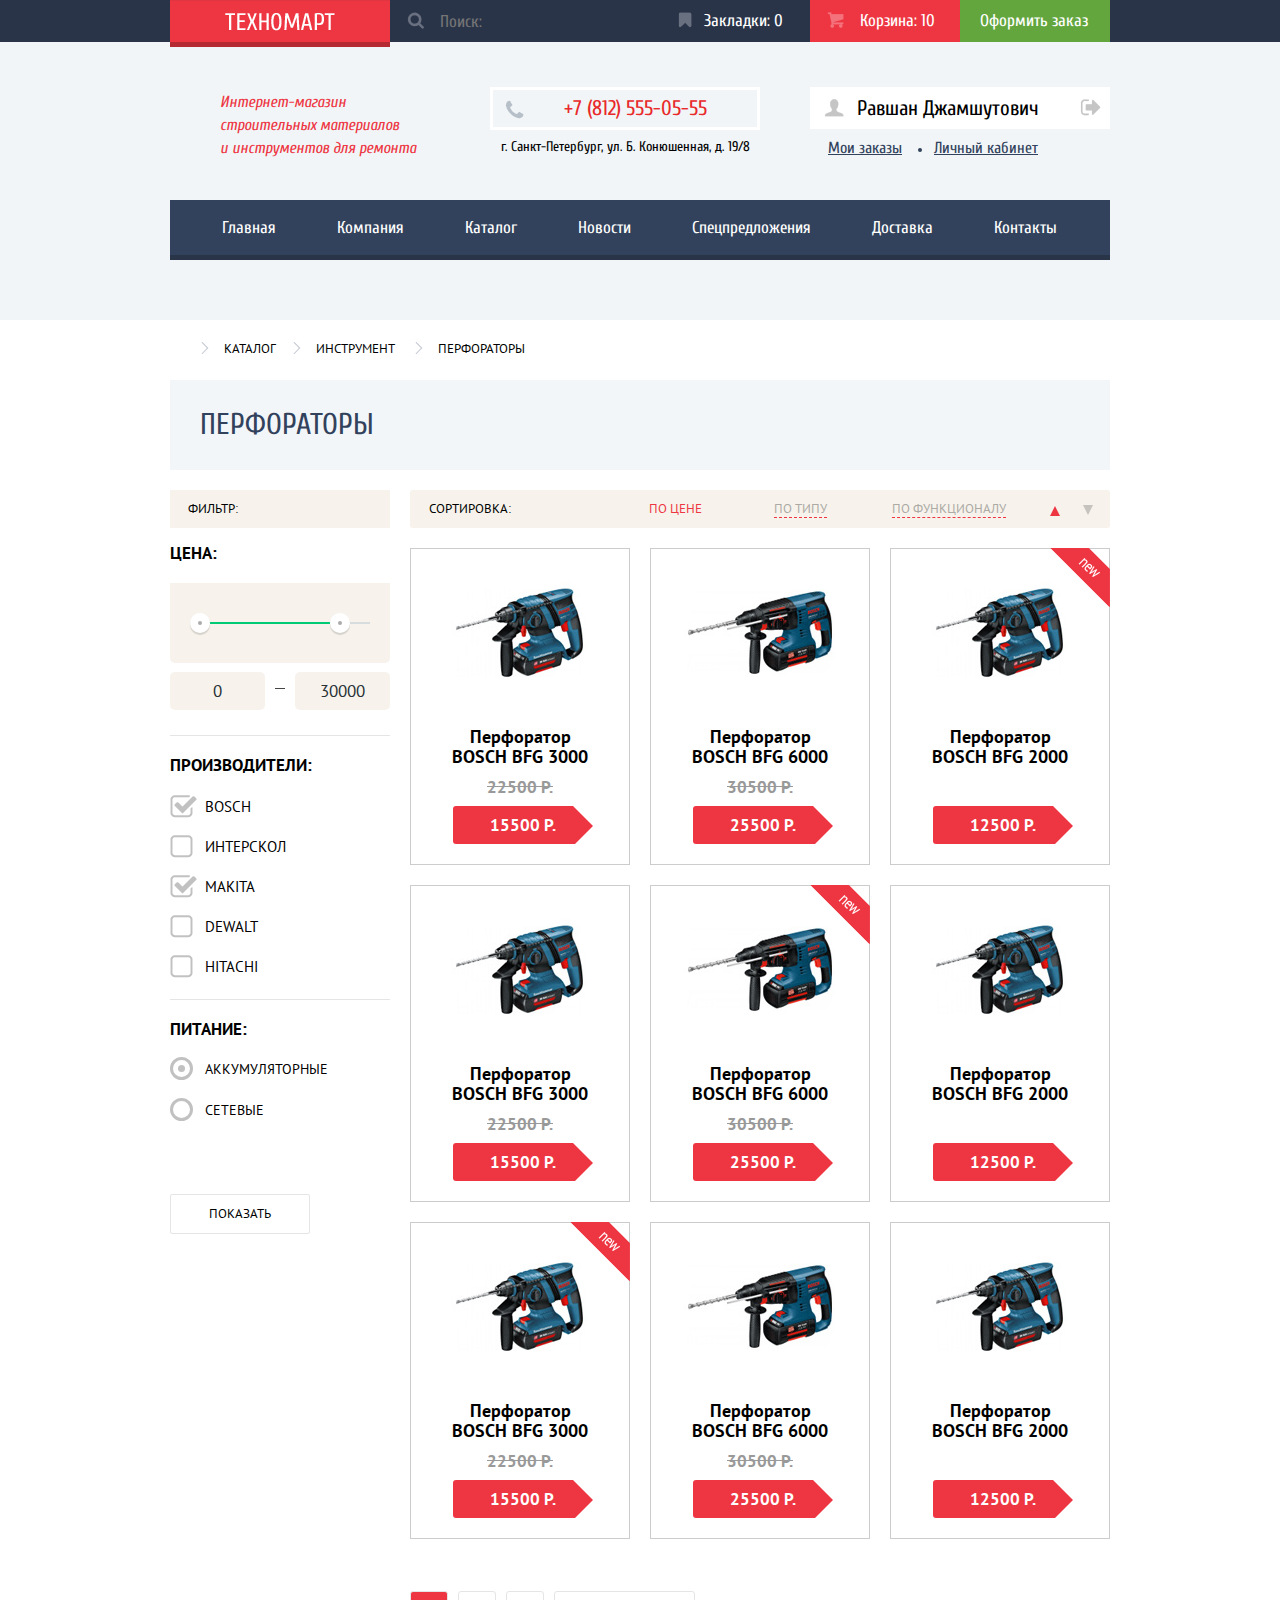
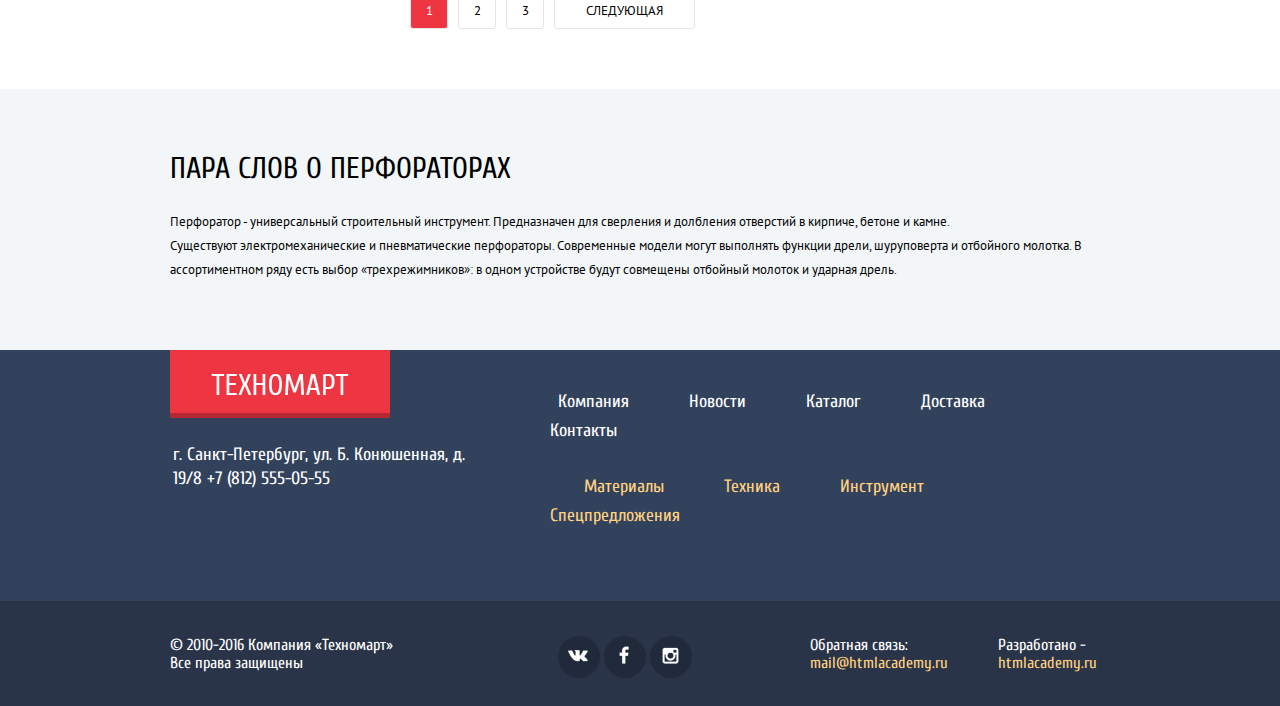
==== catalog.html @ bd174a49 "Декоративные элементы (после замечаний)" ====
<!DOCTYPE html>
<html lang="ru">
  <head>
    <meta charset="utf-8">
    <title>Техномарт. Каталог</title>
    <link rel="stylesheet" href="https://fonts.googleapis.com/css?family=Cuprum:400,400i,700&amp;subset=cyrillic">
    <link  rel="stylesheet" href="https://fonts.googleapis.com/css?family=PT+Sans:400,700&amp;subset=cyrillic">
    <link rel="stylesheet" href="css/normalize.css">
    <link rel="stylesheet" href="css/style.css">
  </head>
  <body>
    <section class="page-top">
      <div class="container">
        <div class="top-logo">
          <a href="index.html" title="На главную">
            <img src="img/top-logo.png" alt="«Техномарт»" width="110" height="18">
          </a>
        </div>
        <div class="search">
          <form action="#" method="post" style="height:100%">
            <input type="search" name="search" placeholder="Поиск:" style="height:100%">
            <label></label>
          </form>
        </div>
        <div class="order">
          <a class="bookmark" href="#">Закладки:
            <span class="bookmark-number">0</span>
          </a>
        </div>
        <div class="order">
          <a class="cart active" href="#">Корзина:
            <span class="cart-number">10</span>
          </a>
        </div>
        <div class="order">
          <a class="checkout" href="#">Оформить заказ</a>
        </div>
      </div>
    </section>
    <!--end page-top-->
    <header class="main-header">
      <div class="container">
        <div class="main-header-info clearfix">
          <p class="slogan">Интернет-магазин строительных материалов<br>и инструментов для ремонта</p>
            <address class="address-header">
              <a class="phone" href="tel:+78125550555">+7 (812) 555-05-55</a>
              <p>г. Санкт-Петербург, ул. Б. Конюшенная, д. 19/8</p>
            </address>
            <div class="user-block">
              <a class="logged-user" href="#">Равшан Джамшутович</a>
              <ul class="user-account">
                <li>
                  <a class="user-links" href="#">Мои заказы</a>
                </li>
                <li>
                  <a class="user-links" href="#">Личный кабинет</a>
                </li>
              </ul>
            </div>
        </div>
        <nav class="main-navigation">
          <ul>
            <li>
              <a class="main-nav-link" href="index.html">Главная</a>
            </li>
            <li>
              <a class="main-nav-link" href="#">Компания</a>
            </li>
            <li class="active">
              <span class="main-nav-link">Каталог</span>
            </li>
            <li>
              <a class="main-nav-link" href="#">Новости</a>
            </li>
            <li>
              <a class="main-nav-link" href="#">Спецпредложения</a>
            </li>
            <li>
              <a class="main-nav-link" href="#">Доставка</a>
            </li>
            <li>
              <a class="main-nav-link" href="#">Контакты</a>
            </li>
          </ul>
        </nav>
      </div>
    </header>
    <!--end main-header-->
    <main>
      <div class="breadcrumbs">
        <div class="container">
          <ul>
            <li>
              <a class="breadcrumbs-nav" href="index.html"><Главная</a>
            </li>
            <li>
              <a class="breadcrumbs-nav" href="#">Каталог</a>
            </li>
            <li>
              <a class="breadcrumbs-nav" href="#">Инструмент</a>
            </li>
            <li>
              <span class="breadcrumbs-nav">Перфораторы</span>
            </li>
          </ul>
        </div>
      </div>
      <!--end breadcrumbs-->
      <section class="catalog">
        <div class="container clearfix">
          <header class="catalog-header">
            <h2 class="catalog-title">Перфораторы</h2>
          </header>
          <!--start filter-->
          <div class="filter">
            <div class="filter-title">Фильтр:</div>
              <form action="#" method="post">
                <div class="range-filter">
                  <div class="range-filter-title">Цена:</div>
                  <div class="range-controls">
                    <div class="scale">
                      <div class="bar" style="width: 82%">
                      </div>
                      <div class="toggle min-toggle">
                      </div>
                      <div class="toggle max-toggle">
                      </div>
                    </div>
                  </div>
                  <div class="price-controls">
                    <input class="min-price" type="text" name="min-price" value="0">
                    <input class="max-price" type="text" name="max-price" value="30000">
                  </div>
                </div>
                <fieldset class="brend-filter">
                  <legend>Производители:</legend>
                  <input type="checkbox" name="Bosch" id="Bosch" checked>
                  <label for="Bosch">Bosch</label>
                  <input type="checkbox" name="Interscol" id="Interscol">
                  <label for="Interscol">Интерскол</label>
                  <input type="checkbox" name="Makita" id="Makita" checked>
                  <label for="Makita">Makita</label>
                  <input type="checkbox" name="Dewalt" id="Dewalt" >
                  <label for="Dewalt">Dewalt</label>
                  <input type="checkbox" name="Hitachi" id="Hitachi" >
                  <label for="Hitachi">Hitachi</label>
                </fieldset>
                <fieldset class="power-filter">
                  <legend>Питание:</legend>
                  <input type="radio" name="power-type" value="battery" id="battery" checked>
                  <label for="battery">Аккумуляторные</label>
                  <input type="radio" name="power-type" value="socket" id="socket">
                  <label for="socket">Сетевые</label>
                </fieldset>
                <button class="filter-btn" type="submit">Показать</button>
              </form>
          </div>
          <!--end fiter and start catalog-content-->
          <div class="catalog-content">
            <div class="sort">
              <span class="sort-title">Сортировка:</span>
              <ul class="sort-use">
                <li>
                  <a class="sort-use-link active" href="#">По цене</a>
                </li>
                <li>
                  <a class="sort-use-link" href="#">По типу</a>
                </li>
                <li>
                  <a class="sort-use-link" href="#">По функционалу</a>
                </li>
              </ul>
              <div class="sort-index">
                <span class="sort-index-up active">Вверх</span>
                <span class="sort-index-down">Вниз</span>
              </div>
            </div>
            <div class="items">
              <article class="item">
                  <div class="item-buttons">
                  <a class="buy-btn" href="#">Купить</a>
                  <a class="bookmark-btn" href="#">В закладки</a>
                </div>
                <div class="item-img">
                  <img src="img/item2.jpg" alt="Перфоратор Bosch Bfg 3000"  width="218" height="168">
                </div>
                <h3 class="item-title">Перфоратор BOSCH BFG 3000</h3>
                <p class="price-before">22500 р.</p>
                <p class="price-now">15500 p.</p>
              </article>
              <article class="item">
                  <div class="item-buttons">
                  <a class="buy-btn" href="#">Купить</a>
                  <a class="bookmark-btn" href="#">В закладки</a>
                </div>
                <div class="item-img">
                  <img src="img/item3.jpg" alt="Перфоратор Bosch Bfg 6000"  width="218" height="168">
                </div>
                <h3 class="item-title">Перфоратор BOSCH BFG 6000</h3>
                <p class="price-before">30500 р.</p>
                <p class="price-now">25500 p.</p>
              </article>
              <article class="item">
                <div class="mark mark-new">новинка</div>
                <div class="item-buttons">
                  <a class="buy-btn" href="#">Купить</a>
                  <a class="bookmark-btn" href="#">В закладки</a>
                </div>
                <div class="item-img">
                  <img src="img/item4.jpg" alt="Перфоратор Bosch Bfg 2000"  width="218" height="168">
                </div>
                <h3 class="item-title">Перфоратор BOSCH BFG 2000</h3>
                <p class="price-before"></p>
                <p class="price-now">12500 p.</p>
              </article>
              <article class="item">
                  <div class="item-buttons">
                  <a class="buy-btn" href="#">Купить</a>
                  <a class="bookmark-btn" href="#">В закладки</a>
                </div>
                <div class="item-img">
                  <img src="img/item2.jpg" alt="Перфоратор Bosch Bfg 3000"  width="218" height="168">
                </div>
                <h3 class="item-title">Перфоратор BOSCH BFG 3000</h3>
                <p class="price-before">22500 р.</p>
                <p class="price-now">15500 p.</p>
              </article>
              <article class="item">
                <div class="mark mark-new">новинка</div>
                <div class="item-buttons">
                  <a class="buy-btn" href="#">Купить</a>
                  <a class="bookmark-btn" href="#">В закладки</a>
                </div>
                <div class="item-img">
                  <img src="img/item3.jpg" alt="Перфоратор Bosch Bfg 6000"  width="218" height="168">
                </div>
                <h3 class="item-title">Перфоратор BOSCH BFG 6000</h3>
                <p class="price-before">30500 р.</p>
                <p class="price-now">25500 p.</p>
              </article>
              <article class="item">
                  <div class="item-buttons">
                  <a class="buy-btn" href="#">Купить</a>
                  <a class="bookmark-btn" href="#">В закладки</a>
                </div>
                <div class="item-img">
                  <img src="img/item4.jpg" alt="Перфоратор Bosch Bfg 2000"  width="218" height="168">
                </div>
                <h3 class="item-title">Перфоратор BOSCH BFG 2000</h3>
                <p class="price-before"></p>
                <p class="price-now">12500 p.</p>
              </article>
              <article class="item">
                <div class="mark mark-new">новинка</div>
                <div class="item-buttons">
                  <a class="buy-btn" href="#">Купить</a>
                  <a class="bookmark-btn" href="#">В закладки</a>
                </div>
                <div class="item-img">
                  <img src="img/item2.jpg" alt="Перфоратор Bosch Bfg 3000"  width="218" height="168">
                </div>
                <h3 class="item-title">Перфоратор BOSCH BFG 3000</h3>
                <p class="price-before">22500 р.</p>
                <p class="price-now">15500 p.</p>
              </article>
              <article class="item">
                  <div class="item-buttons">
                  <a class="buy-btn" href="#">Купить</a>
                  <a class="bookmark-btn" href="#">В закладки</a>
                </div>
                <div class="item-img">
                  <img src="img/item3.jpg" alt="Перфоратор Bosch Bfg 6000"  width="218" height="168">
                </div>
                <h3 class="item-title">Перфоратор BOSCH BFG 6000</h3>
                <p class="price-before">30500 р.</p>
                <p class="price-now">25500 p.</p>
              </article>
              <article class="item">
                  <div class="item-buttons">
                  <a class="buy-btn" href="#">Купить</a>
                  <a class="bookmark-btn" href="#">В закладки</a>
                </div>
                <div class="item-img">
                  <img src="img/item4.jpg" alt="Перфоратор Bosch Bfg 2000"  width="218" height="168">
                </div>
                <h3 class="item-title">Перфоратор BOSCH BFG 2000</h3>
                <p class="price-before"></p>
                <p class="price-now">12500 p.</p>
              </article>
            </div>
            <!--end catalog-content-->
            <ul class="pagination">
              <li >
                <span class="pagination-page active">1</span>
              </li>
              <li>
                <a  class="pagination-page" href="#">2</a>
              </li>
              <li>
                <a  class="pagination-page" href="#">3</a>
              </li>
              <li>
                <a class="pagination-page next" href="#">Следующая</a>
              </li>
            </ul>
          </div>
        </div>
      </section>
      <!--end catalog-->
      <div class="catalog-info">
        <div class="container">
          <h2 class="catalog-info-title">Пара слов о перфораторах</h2>
          <p class="catalog-info-content">Перфоратор - универсальный строительный инструмент. Предназначен для сверления и долбления отверстий в кирпиче, бетоне и камне.<br>Существуют электромеханические и пневматические перфораторы. Современные модели могут выполнять функции дрели, шуруповерта и отбойного молотка. В ассортиментном ряду есть выбор «трехрежимников»: в одном устройстве будут совмещены отбойный молоток и ударная дрель.</p>
        </div>
      </div>
      <!--end catalog-info-->
    </main>
    <footer class="main-footer">
      <div class="container clearfix">
        <div class="main-footer-info">
          <div class="bottom-logo">
            <a href="index.html" title="На главную">
              <img src="img/bottom-logo.png" alt="«Техномарт»" width="138" height="21">
            </a>
          </div>
          <address class="address-footer">
            г. Санкт-Петербург, ул. Б. Конюшенная, д. 19/8
            +7 (812) 555-05-55
          </address>
        </div>
        <div class="navigation-footer">
          <ul class="main-navigation-footer">
            <li>
              <a class="main-nav-footer-link" href="#">Компания</a>
            </li>
            <li>
              <a class="main-nav-footer-link" href="catalog.html">Новости</a>
            </li>
            <li>
              <a class="main-nav-footer-link" href="#">Каталог</a>
            </li>
            <li>
              <a class="main-nav-footer-link" href="#">Доставка</a>
            </li>
            <li>
              <a class="main-nav-footer-link" href="#">Контакты</a>
            </li>
          </ul>
          <ul class="promo-navigation-footer">
            <li>
              <a class="promo-nav-footer-link" href="#">Материалы</a>
            </li>
            <li>
              <a class="promo-nav-footer-link" href="catalog.html">Техника</a>
            </li>
            <li>
              <a class="promo-nav-footer-link" href="#">Инструмент</a>
            </li>
            <li>
              <a class="promo-nav-footer-link" href="#">Спецпредложения</a>
            </li>
          </ul>
        </div>
      </div >
    </footer>
    <!--end main footer-->
    <section class="page-bottom">
      <div class="container clearfix">
        <div class="copyright">
          &copy; 2010-2016 Компания «Техномарт»
             Все права защищены
        </div>
        <div class="social">
          <a class="social-btn social-btn-vk" href="#">Вконтакте</a>
          <a class="social-btn social-btn-fb" href="#">Фейсбук</a>
          <a class="social-btn social-btn-inst" href="#">Инстаграм</a>
        </div>
        <div class="mail">
            <p>Обратная связь:</p>
            <a class="bottom-link" href="#">mail@htmlacademy.ru</a>
        </div>
        <div class="developer">
          <p>Разработано -</p>
          <a class="bottom-link" href="https://htmlacademy.ru">htmlacademy.ru</a>
        </div>
      </div>
    </section>
    <!--end page-bottom-->
  </body>
</html>
---- css/style.css ----
body {
  min-width: 960px;
  font-weight: 400;
  font-size: 13px;
  line-height: 24px;
  font-family: "PT Sans", "Arial", sans-serif;
}

.clearfix::after {
  content: "";

  display: table;
  clear: both;
}

.container {
  width: 940px;
  margin: 0 auto;
  padding: 0 10px;
}

.page-top {
  font-family: "Cuprum", "Arial", sans-serif;
  margin: 0;
  padding: 0;
  font-size: 0;
  color: #ffffff;
  background: #293449;
 }

.top-logo {
  display: inline-block;
  width: 220px;
  height: 42px;
  padding-top: 11px;
  padding-bottom: 8px;
  box-sizing: border-box;
  font-size: 24px;
  line-height: 24px;
  text-align: center;
  vertical-align: top;
  color: #ffffff;
  text-decoration: none;
  text-transform: uppercase;
  background: #ee3643;
  border-top: 1px solid #e03643;
  box-shadow: 0 5px 0 #b52933;
}

.top-logo:hover {
  background: #ca2c37;
}

.top-logo:active {
  background: #ba2732;
}

.search {
  position: relative;
  display: inline-block;
  vertical-align: top;
  outline: none;
}

.search input[type="search"] {
  width: 270px;
  margin: 0;
  padding: 11px 10px;
  padding-top: 12px;
  padding-left: 50px;
  font-family: "Cuprum", "Arial", sans-serif;
  font-size: 17px;
  line-height: 18px;
  color: #ffffff;
  border: none;
  background: #293449;
  opacity: 1;
}

.search input[type="search"] + label::before {
  content: "";
  position: absolute;
  top: 12px;
  left: 17px;
  width: 17px;
  height: 17px;
  background: transparent url("../img/sprite.png") no-repeat;
  background-position: -15px -829px;
  opacity: 0.3;
  cursor: pointer;
}

.search input[type="search"]:hover + label::before {
  color: #ffffff;
  background: #293449;
  opacity: 1;
}


.search input[type="search"]:focus + label::before {
  color: #000000;
  background-color: #ffffff;
  background: transparent url("../img/sprite.png") no-repeat;
  background-position: -15px -876px;
}

.order {
  display: inline-block;
  font-size: 17px;
  line-height: 18px;
  vertical-align: top;
}

.bookmark {
  position: relative;
  display: block;
  width: 106px;
  padding-top: 12px;
  padding-bottom: 12px;
  padding-left: 44px;
  text-decoration: none;
  color: #ffffff;
}

.bookmark:hover,
.cart:hover {
  background: #212a3a;
}

.bookmark:active,
.cart:active {
  background: #161d29;
  opacity: 0.6;
}

.bookmark::before {
  content: "";
  position: absolute;
  top: 12px;
  left: 18px;
  width: 14px;
  height: 16px;
  background: transparent url("../img/sprite.png") no-repeat;
  background-position: -15px -321px;
  opacity: 0.3;
}

.bookmark:hover::before,
.cart:hover::before {
  opacity: 1;
}

.bookmark:active::before,
.cart:active::before {
  opacity: 0.5;
}

.cart {
  position: relative;
  display: block;
  width: 100px;
  padding-top: 12px;
  padding-bottom: 12px;
  padding-left: 50px;
  text-decoration: none;
  color: #ffffff;
}

.cart::before {
  content: "";
  position: absolute;
  top: 12px;
  left: 17px;
  width: 17px;
  height: 16px;
  background: transparent url("../img/sprite.png") no-repeat;
  background-position: -15px -367px;
  opacity: 0.3;
}

.cart.active {
  background: #ee3643;
}

.checkout {
  display: block;
  width: 108px;
  padding: 12px 20px;
  padding-right: 22px;
  text-decoration: none;
  color: #ffffff;
  background: #63a63e;
}

.checkout:hover {
  background: #5fbb2d;
}

.checkout:active {
  background: #518534;
  opacity: 0.5;
}

.main-header {
  padding-top: 45px;
  padding-bottom: 65px;
  font-family: "Cuprum", "Arial", sans-serif;
  color: #000000;
  background: #f1f5f7;
}

.slogan {
  float: left;
  width: 200px;
  margin-top: 4px;
  margin-left: 50px;
  margin-right: 70px;
  margin-bottom: 40px;
  font-size: 16px;
  line-height: 23px;
  font-style: italic;
  color: #ee3643;
}

.address-header {
  float: left;
  width: 270px;
  margin-right: 30px;
  font-size: 14px;
  line-height: 24px;
  font-style: normal;
  text-align: center;
}

.address-header p {
  margin: 0;
}

.phone {
  position: relative;
  display: block;
  width: 144px;
  padding: 10px 50px;
  padding-left: 70px;
  margin-bottom: 5px;
  font-size: 21px;
  line-height: 17px;
  color: #e9292a;
  text-decoration: none;
  border: 3px solid #ffffff;
}

.phone::before {
  content: "";
  position: absolute;
  top: 10px;
  left: 12px;
  width: 19px;
  height: 19px;
  background: transparent url("../img/sprite.png") no-repeat;
  background-position: -15px -738px;
}

.user-block {
  float: right;
  max-width: 320px;
  margin: 0;
  padding: 0;
  font-size: 0;
}

.login {
  position: relative;
  display: inline-block;
  padding: 14px;
  padding-left: 48px;
  padding-right: 27px;
  font-size: 21px;
  line-height: 18px;
  vertical-align: top;
  text-decoration: none;
  color: #000000;
  background: #ffffff;
}

.login::before {
  content: "";
  position: absolute;
  top: 14px;  /***/
  left: 15px; /***/
  width: 20px;
  height: 17px;
  background: transparent url("../img/sprite.png") no-repeat;
  background-position: -15px -550px;
}

.login:hover {
  color: #ee3643;
}

.login:hover::before {
  background-position: -15px -597px;
}

.login:active {
  color: rgba(0, 0, 0, 0.3);
}

.login:active::before {
  background-position: -15px -550px;
}

.signup {
  display: inline-block;
  padding: 14px 25px;
  margin-left: 10px;
  font-size: 21px;
  line-height: 18px;
  vertical-align: top;
  text-decoration: none;
  color: #000000;
  background: #ffffff;
}

.signup:hover {
  color: #ee3643;
}

.signup:active {
  color: rgba(0, 0, 0, 0.3);
}

/* start catalog style*/
.logged-user {
  position: relative;
  display: inline-block;
  width: 206px;
  padding: 12px 47px;
  font-size: 21px;
  line-height: 18px;
  vertical-align: top;
  text-decoration: none;
  color: #000000;
  background: #ffffff;
}

.logged-user::before {
  content: "";
  position: absolute;
  top: 12px;
  left: 14px;
  width: 20px;
  height: 18px;
  background: transparent url("../img/sprite.png") no-repeat;
  background-position: -15px -923px;

}

.logged-user::after {
  content: "";
  position: absolute;
  top: 12px;
  left: 270px;
  width: 21px;
  height: 17px;
  background: transparent url("../img/sprite.png") no-repeat;
  background-position: -15px -644px;
}

.logged-user:active{
  color: #b2b2b2;
}

.logged-user:hover::before {
  background-position: -15px -971px;
}

.logged-user:active::before {
  background-position: -15px -923px;
}

.logged-user:hover::after {
  background-position: -15px -691px;;
}

.logged-user:active::after {
  background-position: -15px -644px;
}

.user-account {
  width: 244px;
  padding: 0;
  margin: 0;
  margin-left: 18px;
  margin-top: 10px;
  font-size: 0;
}

.user-account li {
  position: relative;
  display: inline-block;
  margin-right: 32px;
  font-size: 16px;
  line-height: 18px;
  vertical-align: top;
}

.user-account li:first-child::after {
  content: "";
  position: absolute;
  top: 50%;
  left: 90px;
  width: 4px;
  height: 4px;
  background: #32425c;
  border-radius: 50%;
}

.user-links {
  color: #32425c;
}

.user-links:hover {
  color: #ee3643;
}

.user-links:active {
  color: #32425c;
  opacity: 0.3;
}

/* end catalog style*/

.main-navigation ul {
  margin: 0;
  padding: 0;
  padding-left: 21px;
  list-style: none;
  font-size: 0;
  list-style: none;
  background: #32425c;
  box-shadow: 0 5px 0 #293449;
}

.main-navigation li {
  display: inline-block;
  vertical-align: top;
}

.main-nav-link {
  display: block;
  padding: 19px 30px 19px 31px;
  font-size: 17px;
  line-height: 17px;
  color: #ffffff;
  text-decoration: none;
}

.main-nav-link:hover {
  background: #293449;
}

.main-nav-link:active {
  background: #1d2739;
  opacity: 0.5;
}

.active .main-nav-link {
  background: #32425c;
  opacity: 1;
}

.promo {
  margin-top: 60px;
  margin-bottom: 53px;
}

.promo-block {
  position: relative;
  float: left;
  width: 254px;
  height: 77px;
  margin-right: 20px;
  margin-bottom: 20px;
  padding: 23px;
  color: #ffffff;
  background: transparent url("../img/sprite-promo.png") no-repeat;
}

.promo-block:nth-child(n+3) {
  margin-right: 0;
}

.promo-block:nth-child(6) {
  margin-bottom: 0;
}

.promo-block .mark {
  position: absolute;
  top: 0;
  right: 0;
  width: 60px;
  height: 60px;
  text-indent: -1000px;
  overflow: hidden;
  z-index: 20;
}

.promo-block .mark-new {
  background: url("../img/mark-new.png") no-repeat 0 0;
}

.promo-block.stuff {
  background-color: #f6b22d;
  background-position: 160px -369px;
}

.promo-block.tools {
  background-color: #4aafde;
  background-position: 160px -501px;
}

.promo-block.equipment {
  background-color: #cc79d1;
  background-position: 160px -123px;
}

.promo-block.sales {
  background-color: #85d179;
  background-position: 160px -246px;

}

.promo-block.delivery {
  background: #f6b22d;
  background-position: 160px 0;
}

.promo-block-title {
  margin: 0;
  margin-bottom: 12px;
  font-family: "Cuprum", "Arial", sans-serif;
  font-size: 24px;
  line-height: 30px;
  font-weight: 700;
}

.promo-block-btn {
  display: block;
  width: 135px;
  padding: 10px 0;
  font-family: "Cuprum", "Arial", sans-serif;
  font-size: 14px;
  line-height: 18px;
  text-align: center;
  text-transform: uppercase;
  text-decoration: none;
  color: #ffffff;
  background: rgba(0, 0, 0, 0.1);
  border-radius: 3px;
  cursor: pointer
}

.promo-block-btn:hover {
  background: rgba(0, 0, 0, 0.2);
}

.promo-block-btn:active {
  background: rgba(0, 0, 0, 0.3);
}

.promo-slider {
  position: relative;
  float: left;
  width: 620px;
  height: 266px;
  margin-right: 20px;
}

.promo-slider-controls {
  position: absolute;
  bottom: 36px;
  left: 50%;
  width: 130px;
  height: 10px;
  margin-left: -65px;
  text-align: center;
  z-index: 10;
}

.promo-slider-controls label {
  display: inline-block;
  width: 6px;
  height: 6px;
  margin: 0 3px;
  vertical-align: top;
  background: #ffffff;
  border: 3px solid #ffffff;
  border-radius: 50%;
  cursor: pointer;
}

#btn-prev:checked ~ .promo-slider-controls label[for="btn-prev"],
#btn-next:checked ~ .promo-slider-controls label[for="btn-next"] {
  background: #ee3643;
}

.promo-slider-arrows {
  position: absolute;
  top: 115px;
  left: 0;
  width: 620px;
  height: 40px;
  z-index: 10;
}

.promo-slider-arrows label {
  display: inline-block;
  width: 22px;
  height: 40px;
  background: transparent url("../img/sprite.png") no-repeat;
  cursor: pointer;
}

.promo-slider-arrows label:first-child {
  margin-left: 25px;
  margin-right: 526px;
  background-position: -15px -75px;
}

.promo-slider-arrows label:last-child {
  background-position: -15px -145px;
}

.promo-slide {
  position: absolute;
  top: 0;
  left: 0;
  width: 100%;
  height: 100%;
  overflow: hidden;
  display: none;
}

.promo-slide:nth-child(1) {
  background: #62533f url("../img/promo-slide1.jpg") no-repeat;
  background-position: 100% 100%;
}

.promo-slide:nth-child(2) {
  background: #62533f url("../img/promo-slide2.jpg") no-repeat;
  background-position: 100% 100%;
}

#btn-prev:checked ~ .promo-slides .promo-slide:nth-child(1),
#btn-next:checked ~ .promo-slides .promo-slide:nth-child(2) {
  display: block;
}

.promo-slide-text {
  width: 260px;
  padding-left: 25px;
  padding-top: 26px;
  color: #ffffff;
}

.promo-slide-title {
  margin: 0;
  font-family: "Cuprum", "Arial", sans-serif;
  font-size: 36px;
  line-height: 30px;
  font-weight: 700;
  text-transform: uppercase;
  color: #ffffff;
}

.promo-slide-info {
  margin-top: 5px;
  font-size: 18px;
  color: #ffffff;
}

.promo-slide-btn {
  display: inline-block;
  margin-top: 100px;
  padding: 10px 45px 10px 49px;
  font-family: "Cuprum", "Arial", sans-serif;
  font-size: 14px;
  line-height: 18px;
  text-decoration: none;
  text-transform: uppercase;
  vertical-align: top;
  color: #ffffff;
  background: #ee3643;
  border-radius: 3px;
}

.promo-slide-btn:hover {
  background: #ca2c37;
}

.promo-slide-btn:hover {
  background: #ba2732;
}

.popular-items-header {
  margin-bottom: 20px;
  font-family: "Cuprum", "Arial", sans-serif;
  background: #f7f3ec;
}

.popular-items-title {
  float: left;
  width: 400px;
  margin-top: 30px;
  margin-left: 29px;
  margin-bottom: 30px;
  font-size: 30px;
  font-weight: 400;
  line-height: 30px;
  text-transform: uppercase;
  color: #32425c;
}

.popular-items-btn {
  float: right;
  display: block;
  width: 253px;
  margin-top: 25px;
  margin-right: 24px;
  margin-bottom: 26px;
  padding: 10px 0;
  font-size: 14px;
  line-height: 18px;
  text-align: center;
  color: #ffffff;
  text-decoration: none;
  text-transform: uppercase;
  background: #ee3643;
  border-radius: 3px;
  border: none;
  cursor: pointer
}

.popular-items-content {
  margin-left: -20px;
  font-size: 0;
}


/* start catalog style */
.items {
  font-size: 0;
  margin-left: -20px;
  margin-bottom: 32px;
}
/* end catalog style */

.item {
  position: relative;
  display: inline-block;
  width: 218px;
  margin-left: 20px;
  margin-bottom: 20px;
  border: 1px solid #cccccc;
  vertical-align: top;
  text-align: center;
  color: #000000;
}

.item .mark {
  position: absolute;
  top: -1px;
  right: -1px;
  width: 60px;
  height: 60px;
  text-indent: -1000px;
  overflow: hidden;
  z-index: 20;
}

.item .mark-new {
  background: url("../img/mark-new.png") no-repeat 0 0;
}

.item .item-buttons {
  position: absolute;
  top: 0;
  left: 0;
  width: 218px;
  height: 88px;
  padding: 40px 0;
  background-color: #ffffff;
  cursor: pointer;
  z-index: 10;
}

.item-buttons .buy-btn,
.item-buttons .bookmark-btn {
  display: block;
  width: 129px;
  margin: 0 auto;
  margin-bottom: 7px;
  padding: 7px 0;
  border: 3px solid #63a63e;
  border-bottom-color: #367315;
  background-color: #63a63e;
  color: #ffffff;
  font-family: "Cuprum", "Arial", sans-serif;
  font-size: 14px;
  font-weight: 400;
  line-height: 18px;
  text-decoration: none;
  text-transform: uppercase;
  border-radius: 3px;
}

.item-buttons .buy-btn {
  position: relative;
}

.item-buttons .buy-btn::before {
  content: "";
  position: absolute;
}

.item-buttons .buy-btn:hover {
  border-color: #5fbb2d;
  border-bottom-color: #367315;
  background-color: #5fbb2d;
}

.item-buttons .buy-btn:hover::before {

}

.item-buttons .buy-btn:active {
  border-color: #518534;
  background-color: #518534;
}

.item-buttons .bookmark-btn {
  color: #32425c;
  background: #ffffff;
  border-bottom-color: #63a63e;
}

.item-buttons .bookmark-btn:hover {
  border-color: #32425c;
}
.item-buttons .bookmark-btn:active {
  border-color: #32425c;
  opacity: 0.3;
}

.item .item-buttons {
  display: none;
}

.item:hover .item-buttons {
  display: block;
}

.item:hover {
  border: 1px solid #ffffff;
  box-shadow: 0 10px 23px 0 #a9adb5;
}

.item .item-img {
  width: 218px;
  height: 168px;
}

.item .image img {
  max-width: 100%;
}

.item-title {
  min-height: 40px;
  margin: 0;
  margin-top: 10px;
  padding: 0 30px;
  font-size: 18px;
  line-height: 20px;
  font-weight: 700;
}

.item .price-before {
  min-height: 18px;
  margin-top: 11px;
  margin-bottom: 10px;
  font-size: 17px;
  line-height: 18px;
  font-weight: 700;
  color: #999;
  text-transform: uppercase;
  text-decoration: line-through;
  cursor: pointer;
}

.item .price-now{
  position: relative;
  width: 80px;
  margin-top: 10px;
  margin-left: 42px;
  margin-right: 36px;
  margin-bottom: 20px;
  padding: 10px 30px;
  font-size: 17px;
  line-height: 18px;
  font-weight: 700;
  text-transform: uppercase;
  color: #ffffff;
  background: #ee3643;
  border-radius: 3px;
  cursor: pointer;
}

.item .price-now:after{
  content: "";
  position: absolute;
  top: 0;
  right: -20px;
  width: 0;
  height: 0;
  border: 20px solid white;
  border-left-color: transparent;
}

.popular-brends {
  margin-bottom: 65px;
}

.popular-brends-header {
  margin-bottom: 20px;
  font-family: "Cuprum", "Arial", sans-serif;
  background: #f7f3ec;
}

.popular-brends-title {
  float: left;
  width: 400px;
  margin-top: 30px;
  margin-left: 29px;
  margin-bottom: 30px;
  font-size: 30px;
  font-weight: 400;
  line-height: 30px;
  text-transform: uppercase;
  color: #32425c;
}

.popular-brends-btn {
  float: right;
  display: block;
  width: 253px;
  margin-top: 25px;
  margin-right: 24px;
  margin-bottom: 26px;
  padding: 10px 0;
  font-size: 14px;
  line-height: 18px;
  text-align: center;
  color: #ffffff;
  text-decoration: none;
  text-transform: uppercase;
  background: #ee3643;
  border-radius: 3px;
  border: none;
  cursor: pointer
}

.brends-logo {
  margin: 0;
  padding: 0;
  font-size: 0;
}

.brends-logo-item {
  display: inline-block;
  width: 218px;
  height: 143px;
  margin-right: 20px;
  margin-bottom: 20px;
  text-align: center;
  vertical-align: top;
  border: 1px solid #cccccc;
}

.brends-logo-item:nth-child(4n) {
  margin-right: 0;
}

.brends-logo-item:hover {
  border: 1px solid #ffffff;
  box-shadow: 0 10px 23px 0 #a9adb5;
}

.brends-logo-item:active {
  border: 1px solid #ffffff;
  box-shadow: 0 8px 9px 0 #a9adb5;
  opacity: 0.3;
}

.services {
  background: #f2f6f8;
  padding-top: 68px;
}

.services-title {
  margin: 0;
  margin-bottom: 30px;
  font-family: "Cuprum", "Arial", sans-serif;
  font-size: 30px;
  line-height: 24px;
  font-weight: 400;
  text-transform: uppercase;
  color: #000000;
}

.services-slogan {
  margin: 0;
  margin-bottom: 69px;
  width: 400px;
  color: #000000;
}

.services-slider {
  position: relative;
  width: 970px;
  height: 285px;
}

.services-controls {
  position: absolute;
  top: 0;
  left: 0;
  width: 240px;
}

.services-controls::after {
  content: "";
  position: absolute;
  top: -45px;
  left: 230px;
  width: 10px;
  height: 272px;
  background: url("../img/shadow.png") no-repeat;
}

.services-controls label {
  display: block;
  width: 194px;
  padding: 15px 23px;
  font-family: "Cuprum", "Arial", sans-serif;
  font-size: 21px;
  line-height: 30px;
  font-weight: 700;
  color: #ffffff;
  border-top: 1px solid #405069;
  border-bottom: 1px solid #293449;
  background: #32425c;
  cursor: pointer;
}

.services-controls label:hover {
  background: #293449;
}


#services-delivery:checked ~ .services-controls label[for="services-delivery"],
#services-guarantee:checked ~ .services-controls label[for="services-guarantee"],
#services-credit:checked ~ .services-controls label[for="services-credit"]  {
  color: #32425c;
  border-color: #ffffff;
  background: #ffffff;
}

.services-slide {
  position: absolute;
  top: 0;
  left: 320px;
  width: 650px;
  height: 100%;
  overflow: hidden;
  display: none;
}

.services-slide:nth-child(1) {
  background: transparent url("../img/delivery-slide.png") no-repeat;
  background-position: 175px 24px; 
}

.services-slide:nth-child(2) {
  background: transparent url("../img/guarantee-slide.png") no-repeat;
  background-position: 264px 2px;  
}

.services-slide:nth-child(3) {
  background: transparent url("../img/credit-slide.png") no-repeat;
  background-position: 206px 0; /* не понимаю почему уходит за границу, беру расстояния с макета. как правильно рассчитать первую координату? */
}

#services-delivery:checked ~ .services-slides .services-slide:nth-child(1),
#services-guarantee:checked ~ .services-slides .services-slide:nth-child(2),
#services-credit:checked ~ .services-slides .services-slide:nth-child(3) {
  display: block;
}

.services-slide-text {
  font-size: 0;
}

.services-slide-text.delivery {
  width: 275px;
}

.services-slide-text.guarantee {
  width: 380px; /* на макете ровно 380, не понимаю, почему не выходит*/
}

.services-slide-text.credit {
  width: 290px;
}


.services-slide-title {
  margin: 0;
  margin-bottom: 34px;
  font-family: "Cuprum","Arial", sans-serif;
  font-size: 36px;
  line-height: 24px;
  font-weight: 400;
  text-transform: uppercase;
  color: #32425c;
}

.services-slide-info {
  margin: 0;
  font-size: 13px;
  color: #000000;
}

.credit-btn {
  display: block;
  width: 195px;
  margin-top: 29px;
  padding: 10px 0;
  font-family: "Cuprum", "Arial", sans-serif;
  font-size: 14px;
  line-height: 18px;
  text-align: center;
  text-transform: uppercase;
  text-decoration: none;
  color: #ffffff;
  border-radius: 3px;
  background: #ee3643;
}

.info {
  padding-top: 82px;
  padding-bottom: 86px;
}

.info-about {
  float: left;
  width: 540px;
}

.info-about-title {
  margin: 0;
  margin-bottom: 28px;
  font-family: "Cuprum", "Arial", sans-serif;
  font-size: 30px;
  line-height: 24px;
  font-weight: 400;
  text-transform: uppercase;
}

.info-about p {
  margin: 0;
  margin-bottom: 25px;
}

.shipping {
  margin: 0;
  padding: 0;
  font-size: 0;
}

.shipping li {
  position: relative;
  margin-bottom: 18px;
  padding-left: 36px;
  font-family: "Cuprum", "Arial", sans-serif;
  font-size: 18px;
  line-height: 20px;
  font-weight: 400;
  list-style: none;
}

.shipping li::before {
  content: "";
  position: absolute;
  top: 9px;
  left: 0;
  width: 25px;
  height: 2px;
  background: #fb565a;
}

.about-us-btn {
  display: block;
  width: 220px;
  padding: 10px 0;
  margin-top: 35px;
  font-family: "Cuprum", "Arial", sans-serif;
  font-size: 14px;
  line-height: 18px;
  text-align: center;
  color: #ffffff;
  text-transform: uppercase;
  text-decoration: none;
  background: #ee3643;
  border-radius: 3px;
  border: none;
  cursor: pointer
}

.info-contacts {
  float: right;
  width: 300px;
  font-size: 0;
}

.info-contacts-title {
  margin: 0;
  margin-bottom: 28px;
  font-family: "Cuprum", "Arial", sans-serif;
  font-size: 30px;
  line-height: 24px;
  font-weight: 400;
  text-transform: uppercase;
}

.info-contacts p {
  margin: 0;
  font-size: 13px;
}

.map {
  display: block;
  height: 158px;
  margin-top: 31px;
  margin-bottom: 40px;
  cursor: pointer;
}

.feedback-btn {
  display: block;
  width: 300px;
  padding: 10px 0;
  font-family: "Cuprum", "Arial", sans-serif;
  font-size: 14px;
  line-height: 18px;
  text-align: center;
  color: #ffffff;
  text-decoration: none;
  text-transform: uppercase;
  background: #ee3643;
  border-radius: 2px;
  border: none;
  cursor: pointer
}

/* start catalog style */

.breadcrumbs ul {
  margin: 0;
  padding: 0;
  padding-top: 20px;
  padding-bottom: 15px;
  list-style: none;
  font-size: 0;
}

.breadcrumbs li {
  position: relative;
  display: inline-block;
  margin: 0;
  padding: 0;
  font-size: 0;
  vertical-align: top;
}

.breadcrumbs li:nth-child(2) {
  margin-left: 54px;
}

.breadcrumbs li:nth-child(3) {
  margin-left: 40px;
}

.breadcrumbs li:nth-child(4) {
  margin-left: 43px;
}

.breadcrumbs li::before {  
  content: "";
  position: absolute;
  top: 2px;
  left: -23px;
  width: 8px;
  height: 12px;
  background: transparent url("../img/sprite.png") no-repeat;
  background-position: -15px -787px;
}

.breadcrumbs li:first-child,
.breadcrumbs li:first-child::before {
  display: none;
}

.breadcrumbs-nav {
  font-size: 13px;  
  line-height: 18px;
  text-transform: uppercase;
  text-decoration: none;
  color: #000000;
}

.catalog {
  /*outline: solid yellow;*/
}

.catalog-title {
  margin: 0;
  margin-bottom: 20px;
  padding: 30px;
  font-family: "Cuprum", "Arial", sans-serif;
  font-size: 30px;
  font-weight: 400;
  line-height: 30px;
  text-transform: uppercase;
  color: #32425c;
  background: #f2f6f8;
}

.filter {
  float: left;
  width: 220px;
  font-family: "PT Sans", "Arial", sans-serif;
}

.filter-title {
  margin-bottom: 10px;
  padding: 10px 18px;
  font-size: 13px;
  line-height: 18px;
  text-transform: uppercase;
  color: #000000;
  background: #f7f3ec;

}

.range-filter {
  border-bottom: 1px solid #e5e5e5;
}

.range-filter-title {
  margin-bottom: 15px;
  font-size: 17px;
  line-height: 30px;
  font-weight: 700;
  text-transform: uppercase;
  color: #000000;
}

.range-controls {
  position: relative;
  height: 80px;
  margin-bottom: 9px;
  padding: 0 20px;
  background: #f7f3ec;
  border-radius: 0 0 5px 5px;
  overflow: hidden;
}

.range-controls .scale {
  margin-top: 39px;
  height: 2px;
  background: #d7dcde;
}

.range-controls .bar {
  height: 2px;
  background: #00ca74;
}

.range-controls .toggle {
  position: absolute;
  top: 30px;
  left: 20px;
  width: 4px;
  height: 4px;
  border: 8px solid white;
  background: #ababab;
  cursor: pointer;
  border-radius: 50%;
  box-shadow: 0 2px 1px 0 #d4d1cb;
}

.range-controls .max-toggle {
  left: 160px;
}

.price-controls {
  position: relative;
  font-size: 0;
}

.price-controls input {
  display: inline-block;
  width: 75px;
  padding: 10px;
  margin-bottom: 25px;
  border: none;
  background:  #f7f3ec;
  font-family: "PT Sans", "Arial", sans-serif;
  font-size: 17px;
  line-height: 18px;
  text-align: center;
  vertical-align: top;
  color: #283136;
  border-radius: 5px;
}

.price-controls .min-price {
  margin-right: 30px;
}

.price-controls::after {
  content: "";
  position: absolute;
  top: 25%;
  left: 50%;
  height: 1px;
  width: 10px;
  margin: 0 -5px;
  background: #444444;
}


.brend-filter {
  position: relative;
  margin: 0;
  margin-top: 14px;
  padding: 0;
  font-size: 0;
  border: none;
  border-bottom: 1px solid #e5e5e5;
}

legend {
  font-size: 17px;
  line-height: 30px;
  font-weight: 700;
  text-transform: uppercase;
  color: #000000;
}

.brend-filter legend {
  margin-bottom: 15px;
}

input[type="checkbox"] {
  display: none;
}

input[type="checkbox"] + label {
 position: relative;
 display: block;
 margin-bottom: 17px;
 padding-left: 35px;
 font-size: 15px;
 line-height: 23px;
 text-transform: uppercase;
 cursor: pointer;
}

input[type="checkbox"] + label:last-child {
  margin-bottom: 21px;
}

input[type="checkbox"] + label::before {
  content: "";
  position: absolute;
  top: 0;
  left: 0;
  display: block;
  width: 27px;
  height: 23px;
  background: url("../img/sprite.png") no-repeat;
  background-position: -15px -215px;
}

input[type="checkbox"]:checked + label::before {
  background-position: -15px -268px;
}


input[type="checkbox"]:disabled + label::before {
  opacity: 0.4;  /* как делать, если у чекбокса 0,3 - а у подписи 0,4 и где вообще будет disabled*/
}

.power-filter {
  margin: 0;
  margin-top: 14px;
  padding: 0;
  font-size: 0;
  border: none;
}

.power-filter legend {
  margin-bottom: 13px;
}

input[type="radio"] {
  display: none;
}

input[type="radio"] + label {
 position: relative;
 display: block;
 margin-bottom: 16px;
 padding-left: 35px;
 font-size: 14px;
 line-height: 25px;
 text-transform: uppercase;
 cursor: pointer;
}

input[type="radio"] + label::before {
  content: "";
  position: absolute;
  top: 0;
  left: 0;
  display: block;
  width: 17px;
  height: 17px;
  border: 3px solid #c1c1c1;
  border-radius: 50%;
}

input[type="radio"]:checked + label::after {
  content: "";
  position: absolute;
  top: 8px;
  left: 8px;
  display: block;
  width: 7px;
  height: 7px;
  background: #c1c1c1;
  border-radius: 50%;
}


.filter-btn {
  display: block;
  width: 140px;
  margin-top: 55px;
  padding: 10px 38px;
  font-family: "PT Sans", "Arial", sans-serif;
  font-size: 13px;
  line-height: 18px;
  color: #000000;
  text-transform: uppercase;
  background: transparent;
  border: 1px solid #e5e5e5;
  border-radius: 2px;
  outline: none;
  cursor: pointer;
}

.catalog-content {
  float: right;
  width: 700px;
}

.sort {
  display: inline-block;
  width: 700px;
  margin-bottom: 20px;
  font-size: 0;
  vertical-align: top;
  border-radius: 3px;
  background: #f7f3ec;
}

.sort-title {
  display: inline-block;
  width: 101px;
  padding: 10px 19px;
  font-size: 13px;
  line-height: 18px;
  vertical-align: top;
  text-transform: uppercase;
  color: #000000;
}

.sort-use {
  display: inline-block;
  width: 500px;
  margin: 0;
  padding: 0;
  vertical-align: top;
  list-style: none;
}

.sort-use li {
  display: inline-block;
  margin-top: 10px;
  vertical-align: top;
}

.sort-use li:nth-child(1) {
  margin-left: 100px;
}

.sort-use li:nth-child(2) {
  margin-left: 72px;
}

.sort-use li:nth-child(3) {
  margin-left: 65px;
}

.sort-use-link {
  font-size: 13px;
  line-height: 18px;
  text-transform: uppercase;
  text-decoration: none;
  color: #acaaa5;
  border-bottom: 1px dashed #ee3643;
}

.sort-use-link:hover {
  text-decoration: none;
  color: #000000;
  border-bottom: 1px solid #ee3643;
}

.sort-use-link:active {
  text-decoration: none;
  color: #ee3643;
}

.sort-use-link.active {
  color: #ee3643;
  border-bottom: none;
}

.sort-index  {
  position: relative;
  display: inline-block;
  width: 60px;
  vertical-align: top;
}

.sort-index-up {
  position: absolute;
  top: -8px;
  left: 1px;
  border-left: 5px solid transparent;
  border-right: 5px solid transparent;
  border-bottom: 10px solid #c6c2bd;
}

.sort-index-down {
  position: absolute;
  top: 15px;
  right: 16px;
  border-left: 5px solid transparent;
  border-right: 5px solid transparent;
  border-top: 10px solid #c6c2bd;
}

.sort-index-up:hover {
  border-left: 5px solid transparent;
  border-right: 5px solid transparent;
  border-bottom: 10px solid #000000;
}

.sort-index-down:hover {
  border-left: 5px solid transparent;
  border-right: 5px solid transparent;
  border-top: 10px solid #000000;
}

.sort-index-up:active {
  border-left: 5px solid transparent;
  border-right: 5px solid transparent;
  border-bottom: 10px solid  #ee3643;
}

.sort-index-down:active {
  border-left: 5px solid transparent;
  border-right: 5px solid transparent;
  border-top: 10px solid #ee3643;
}

.sort-index-up.active {
 border-left: 5px solid transparent;
 border-right: 5px solid transparent;
 border-bottom: 10px solid#ee3643;
}

.pagination {
  margin: 0;
  margin-bottom: 60px;
  padding: 0;
  font-size: 0;
}

.pagination li {
  display: inline-block;
  margin-right: 10px;
  vertical-align: top;
}

.pagination-page {
  display: block;
  min-width: 36px;
  height: 36px;
  font-size: 13px;
  line-height: 38px;
  text-transform: uppercase;
  text-align: center;
  text-decoration: none;
  color: #000000;
  border: 1px solid #e5e5e5;
  border-radius: 3px;
}

.pagination-page.next {
  padding: 0 31px;
}

.pagination-page:hover {
  border: 1px solid #bdc6ca;
}

.pagination-page:active {
  border: 1px solid #ee3643;
}

.pagination-page.active {
  color: #ffffff;
  background: #ee3643;
}

.catalog-info {
  padding: 68px 0;
  color: #000000;
  background: #f2f6f8;
}

.catalog-info-title {
  margin: 0;
  margin-bottom: 29px;
  font-family: "Cuprum", "Arial", sans-serif;
  font-size: 30px;
  font-weight: 400;
  line-height: 24px;
  text-transform: uppercase;
}

.catalog-info-content {
  margin: 0;
  padding: 0;
}

/* end catalod style */

.main-footer {
  font-family: "Cuprum", "Arial", sans-serif;
  color: #ffffff;
  background: #32425c;
}

.main-footer-info {
  float: left;
  width: 340px;
}

.bottom-logo {
  display: inline-block;
  width: 220px;
  height: 63px;
  padding-top: 21px;
  padding-bottom: 21px;
  box-sizing: border-box;
  margin-right: 100px;
  margin-bottom: 30px;
  font-size: 30px;
  line-height: 30px;
  text-align: center;
  vertical-align: top;
  color: #ffffff;
  text-decoration: none;
  text-transform: uppercase;
  box-shadow: 0 5px 0 #b52933;
  background-color: #ee3643;
}

.address-footer {
  width: 325px;
  padding: 0 3px;
  font-size: 18px;
  line-height: 24px;
  font-style: normal;
}

.navigation-footer {
  float: right;
  width: 560px;
  margin: 0;
  padding: 0;
  font-size: 0;
}

.main-navigation-footer {
  padding: 0;
  margin: 0;
  margin-top: 40px;
  font-size: 0;
}

.main-navigation-footer li {
  display: inline-block;
  margin-right: 60px;
  text-align: right;
  vertical-align: top;
}

.main-navigation-footer li:first-child {
  margin-left: 8px;
}

.main-navigation-footer li:last-child {
  margin-right: 0;
}

.main-nav-footer-link {
  font-family: "Cuprum", "Arial", sans-serif;
  font-size: 18px;
  line-height: 24px;
  text-decoration: none;
  color: #ffffff;
}

.promo-navigation-footer {
  padding: 0;
  margin: 0;
  margin-top: 27px;
  margin-bottom: 68px;
  font-size: 0;
}

.promo-navigation-footer li {
  display: inline-block;
  margin-right: 60px;
  text-align: right;
  vertical-align: top;
}

.promo-navigation-footer li:first-child {
  margin-left: 34px;
}

.promo-navigation-footer li:last-child {
  margin-right: 0;
}

.promo-nav-footer-link {
  font-family: "Cuprum", "Arial", sans-serif;
  font-size: 18px;
  line-height: 24px;
  text-decoration: none;
  color: #ffd180;
}

.main-nav-footer-link:hover,
.promo-nav-footer-link:hover {
  text-decoration: underline;
}

.main-nav-footer-link:active,
.promo-nav-footer-link:active {
  text-decoration: none;
  opacity: 0.5;
}

.page-bottom {
  padding-top: 35px;
  padding-bottom: 28px;
  font-family: "Cuprum", "Arial", sans-serif;
  font-size: 16px;
  line-height: 18px;
  color: #ffffff;
  background: #293449;
}

.copyright {
  float: left;
  width: 230px;
  margin: 0;
  margin-right: 150px;
  padding: 0;
}

.social {
  float: left;
  width: 150px;
  margin-right: 110px;
  text-align: center;
}

.social-btn {
  display: inline-block;
  width: 42px;
  height: 42px;
  font-size: 0;
  vertical-align: top;
  text-decoration: none;
  color: #ffffff;
  border-radius: 50%;
  background: #212a3a url("../img/sprite.png") no-repeat;
}

.social-btn:hover,
.social-btn:active {
  background-color: #ee3643;
}

.social-btn-vk {
  background-position: -5px -1005px;
}

.social-btn-fb {
  background-position: 0 -403px;
}

.social-btn-inst {
  background-position: -3px -492px;
}

.mail {
  float: left;
  width: 140px;
}

.mail p {
  margin: 0;
  padding: 0;
}

.developer {
  float: right;
  width: 112px;
}

.developer p {
  margin: 0;
  padding: 0;
}

.bottom-link {
  font-family: "Cuprum", "Arial", sans-serif;
  font-size: 16px;
  line-height: 18px;
  color: #ffd180;
  text-decoration: none;
  cursor: pointer;
}

.bottom-link:hover {
  text-decoration: underline;
}

.bottom-link:active {
  text-decoration: none;
  color: #e13643;
}
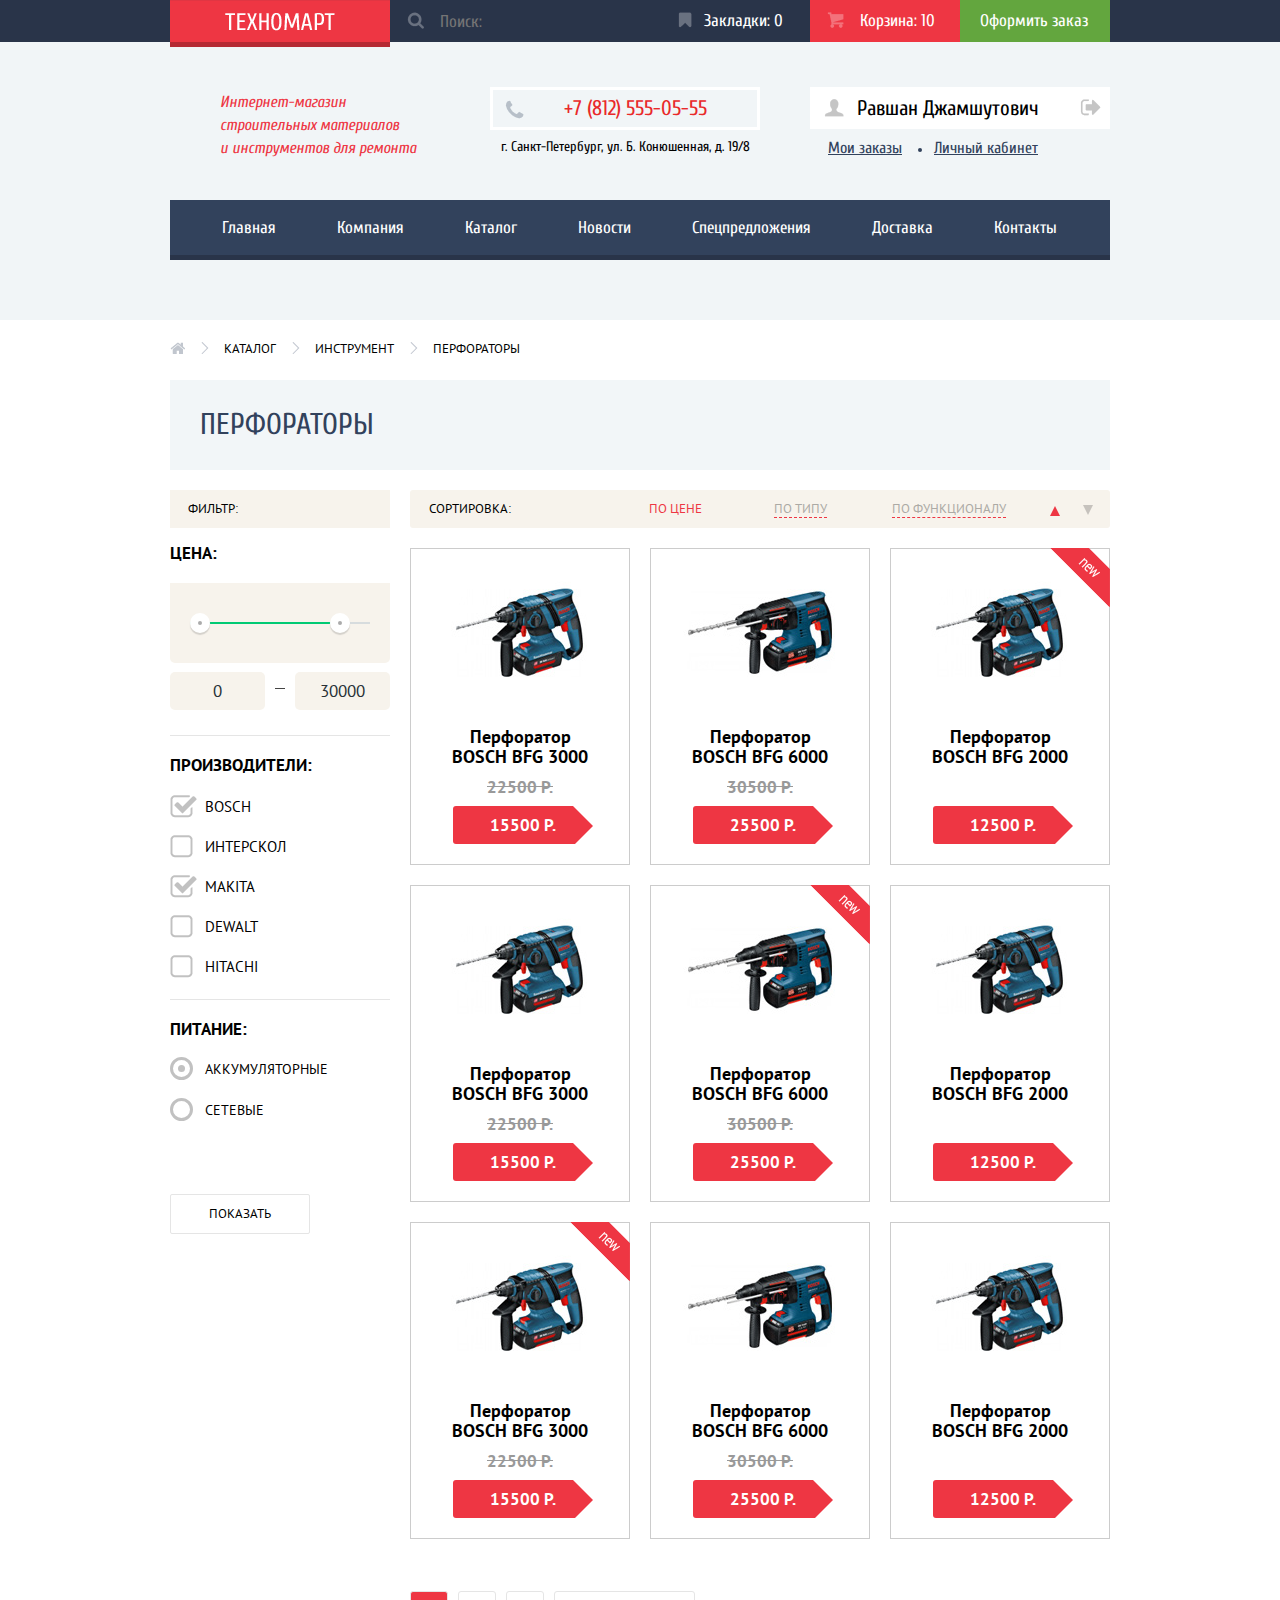
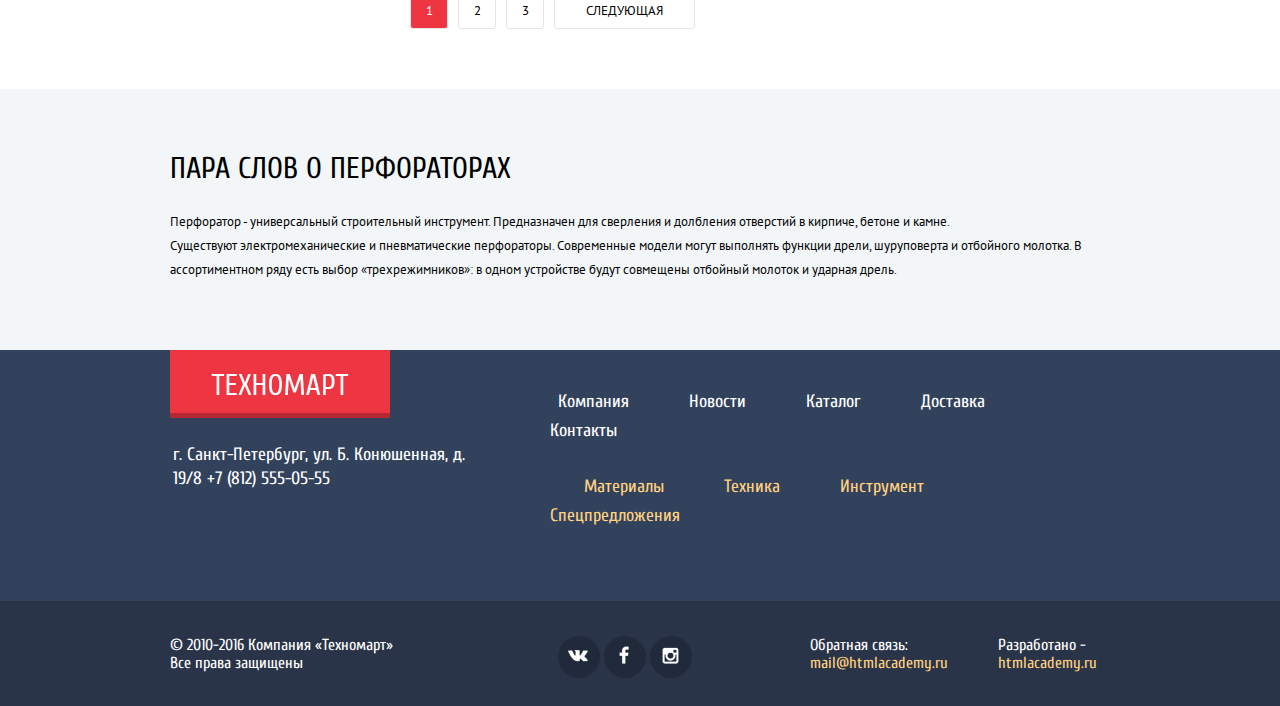
==== commit 4216defa: "JScript" ====
--- a/catalog.html
+++ b/catalog.html
@@ -91,7 +91,7 @@
         <div class="container">
           <ul>
             <li>
-              <a class="breadcrumbs-nav" href="index.html"><Главная</a>
+              <a class="breadcrumbs-nav home" href="index.html"><Главная</a>
             </li>
             <li>
               <a class="breadcrumbs-nav" href="#">Каталог</a>
@@ -386,5 +386,21 @@
       </div>
     </section>
     <!--end page-bottom-->
+    <div class="modal-content-cart">
+      <button class="modal-content-close" type="button" title="Закрыть">Закрыть</button>
+      <div class="modal-content-top">
+        <div class="modal-content-container">
+          <p>Товар добавлен в корзину!</p>
+        </div>
+      </div> 
+      <div class="modal-content-bottom">
+        <div class="modal-content-container clearfix">
+          <a class="modal-btn modal-btn-order" href="#">Оформить заказ</a>
+          <button class="modal-btn modal-btn-continue" type="submit">Продолжить покупки</button>
+        </div>
+      </div>
+    </div> 
+    <div class ="modal-overlay"></div>
+    <script src="js/script.js"></script>    
   </body>
 </html>
--- a/css/style.css
+++ b/css/style.css
@@ -1,9 +1,10 @@
 body {
   min-width: 960px;
-  font-weight: 400;
+  
+  font-family: "PT Sans", "Arial", sans-serif;
   font-size: 13px;
   line-height: 24px;
-  font-family: "PT Sans", "Arial", sans-serif;
+  font-weight: 400;
 }
 
 .clearfix::after {
@@ -19,29 +20,42 @@
   padding: 0 10px;
 }
 
+input,
+a,
+button,
+img,
+textarea {
+  outline: none;	
+}
+
 .page-top {
-  font-family: "Cuprum", "Arial", sans-serif;
   margin: 0;
   padding: 0;
+
+  font-family: "Cuprum", "Arial", sans-serif;
   font-size: 0;
   color: #ffffff;
+
   background: #293449;
  }
 
 .top-logo {
   display: inline-block;
+
   width: 220px;
   height: 42px;
   padding-top: 11px;
   padding-bottom: 8px;
   box-sizing: border-box;
+
   font-size: 24px;
   line-height: 24px;
   text-align: center;
   vertical-align: top;
-  color: #ffffff;
-  text-decoration: none;
-  text-transform: uppercase;
+  text-decoration: none;
+  text-transform: uppercase;
+  color: #ffffff;
+
   background: #ee3643;
   border-top: 1px solid #e03643;
   box-shadow: 0 5px 0 #b52933;
@@ -57,9 +71,10 @@
 
 .search {
   position: relative;
-  display: inline-block;
+
+  display: inline-block;
+
   vertical-align: top;
-  outline: none;
 }
 
 .search input[type="search"] {
@@ -68,22 +83,31 @@
   padding: 11px 10px;
   padding-top: 12px;
   padding-left: 50px;
+
   font-family: "Cuprum", "Arial", sans-serif;
   font-size: 17px;
   line-height: 18px;
   color: #ffffff;
+
   border: none;
   background: #293449;
   opacity: 1;
 }
 
+.search input[type="search"]:focus {
+  color: #000000;
+  background: #ffffff;
+}
+
 .search input[type="search"] + label::before {
   content: "";
   position: absolute;
   top: 12px;
   left: 17px;
+
   width: 17px;
   height: 17px;
+
   background: transparent url("../img/sprite.png") no-repeat;
   background-position: -15px -829px;
   opacity: 0.3;
@@ -91,21 +115,18 @@
 }
 
 .search input[type="search"]:hover + label::before {
-  color: #ffffff;
   background: #293449;
   opacity: 1;
 }
 
-
 .search input[type="search"]:focus + label::before {
-  color: #000000;
-  background-color: #ffffff;
   background: transparent url("../img/sprite.png") no-repeat;
   background-position: -15px -876px;
 }
 
 .order {
   display: inline-block;
+
   font-size: 17px;
   line-height: 18px;
   vertical-align: top;
@@ -113,11 +134,13 @@
 
 .bookmark {
   position: relative;
+
   display: block;
   width: 106px;
   padding-top: 12px;
   padding-bottom: 12px;
   padding-left: 44px;
+
   text-decoration: none;
   color: #ffffff;
 }
@@ -138,8 +161,10 @@
   position: absolute;
   top: 12px;
   left: 18px;
+
   width: 14px;
   height: 16px;
+
   background: transparent url("../img/sprite.png") no-repeat;
   background-position: -15px -321px;
   opacity: 0.3;
@@ -157,11 +182,13 @@
 
 .cart {
   position: relative;
+
   display: block;
   width: 100px;
   padding-top: 12px;
   padding-bottom: 12px;
   padding-left: 50px;
+
   text-decoration: none;
   color: #ffffff;
 }
@@ -171,8 +198,10 @@
   position: absolute;
   top: 12px;
   left: 17px;
+
   width: 17px;
   height: 16px;
+
   background: transparent url("../img/sprite.png") no-repeat;
   background-position: -15px -367px;
   opacity: 0.3;
@@ -187,8 +216,10 @@
   width: 108px;
   padding: 12px 20px;
   padding-right: 22px;
-  text-decoration: none;
-  color: #ffffff;
+
+  text-decoration: none;
+  color: #ffffff;
+
   background: #63a63e;
 }
 
@@ -204,8 +235,10 @@
 .main-header {
   padding-top: 45px;
   padding-bottom: 65px;
+
   font-family: "Cuprum", "Arial", sans-serif;
   color: #000000;
+
   background: #f1f5f7;
 }
 
@@ -216,6 +249,7 @@
   margin-left: 50px;
   margin-right: 70px;
   margin-bottom: 40px;
+
   font-size: 16px;
   line-height: 23px;
   font-style: italic;
@@ -226,6 +260,7 @@
   float: left;
   width: 270px;
   margin-right: 30px;
+
   font-size: 14px;
   line-height: 24px;
   font-style: normal;
@@ -238,15 +273,18 @@
 
 .phone {
   position: relative;
+
   display: block;
   width: 144px;
+  margin-bottom: 5px;
   padding: 10px 50px;
   padding-left: 70px;
-  margin-bottom: 5px;
+
   font-size: 21px;
   line-height: 17px;
   color: #e9292a;
   text-decoration: none;
+
   border: 3px solid #ffffff;
 }
 
@@ -255,8 +293,10 @@
   position: absolute;
   top: 10px;
   left: 12px;
+
   width: 19px;
   height: 19px;
+
   background: transparent url("../img/sprite.png") no-repeat;
   background-position: -15px -738px;
 }
@@ -266,30 +306,36 @@
   max-width: 320px;
   margin: 0;
   padding: 0;
+
   font-size: 0;
 }
 
 .login {
   position: relative;
+
   display: inline-block;
   padding: 14px;
   padding-left: 48px;
   padding-right: 27px;
+
   font-size: 21px;
   line-height: 18px;
   vertical-align: top;
   text-decoration: none;
   color: #000000;
+
   background: #ffffff;
 }
 
 .login::before {
   content: "";
   position: absolute;
-  top: 14px;  /***/
-  left: 15px; /***/
+  top: 14px;  
+  left: 15px; 
+
   width: 20px;
   height: 17px;
+
   background: transparent url("../img/sprite.png") no-repeat;
   background-position: -15px -550px;
 }
@@ -312,13 +358,15 @@
 
 .signup {
   display: inline-block;
+  margin-left: 10px;
   padding: 14px 25px;
-  margin-left: 10px;
+ 
   font-size: 21px;
   line-height: 18px;
   vertical-align: top;
   text-decoration: none;
   color: #000000;
+
   background: #ffffff;
 }
 
@@ -331,16 +379,20 @@
 }
 
 /* start catalog style*/
+
 .logged-user {
   position: relative;
+
   display: inline-block;
   width: 206px;
   padding: 12px 47px;
+
   font-size: 21px;
   line-height: 18px;
   vertical-align: top;
   text-decoration: none;
   color: #000000;
+
   background: #ffffff;
 }
 
@@ -349,8 +401,10 @@
   position: absolute;
   top: 12px;
   left: 14px;
+
   width: 20px;
   height: 18px;
+
   background: transparent url("../img/sprite.png") no-repeat;
   background-position: -15px -923px;
 
@@ -361,14 +415,16 @@
   position: absolute;
   top: 12px;
   left: 270px;
+
   width: 21px;
   height: 17px;
+
   background: transparent url("../img/sprite.png") no-repeat;
   background-position: -15px -644px;
 }
 
 .logged-user:active{
-  color: #b2b2b2;
+  color: rgba(0, 0, 0, 0.3);
 }
 
 .logged-user:hover::before {
@@ -389,17 +445,20 @@
 
 .user-account {
   width: 244px;
-  padding: 0;
   margin: 0;
   margin-left: 18px;
   margin-top: 10px;
+  padding: 0;
+  
   font-size: 0;
 }
 
 .user-account li {
   position: relative;
+
   display: inline-block;
   margin-right: 32px;
+
   font-size: 16px;
   line-height: 18px;
   vertical-align: top;
@@ -410,8 +469,10 @@
   position: absolute;
   top: 50%;
   left: 90px;
+
   width: 4px;
   height: 4px;
+
   background: #32425c;
   border-radius: 50%;
 }
@@ -435,7 +496,7 @@
   margin: 0;
   padding: 0;
   padding-left: 21px;
-  list-style: none;
+
   font-size: 0;
   list-style: none;
   background: #32425c;
@@ -450,6 +511,7 @@
 .main-nav-link {
   display: block;
   padding: 19px 30px 19px 31px;
+
   font-size: 17px;
   line-height: 17px;
   color: #ffffff;
@@ -477,13 +539,16 @@
 
 .promo-block {
   position: relative;
+
   float: left;
   width: 254px;
   height: 77px;
   margin-right: 20px;
   margin-bottom: 20px;
   padding: 23px;
-  color: #ffffff;
+
+  color: #ffffff;
+
   background: transparent url("../img/sprite-promo.png") no-repeat;
 }
 
@@ -499,8 +564,10 @@
   position: absolute;
   top: 0;
   right: 0;
+
   width: 60px;
   height: 60px;
+
   text-indent: -1000px;
   overflow: hidden;
   z-index: 20;
@@ -532,13 +599,14 @@
 }
 
 .promo-block.delivery {
-  background: #f6b22d;
+  background-color: #f6b22d;
   background-position: 160px 0;
 }
 
 .promo-block-title {
   margin: 0;
   margin-bottom: 12px;
+
   font-family: "Cuprum", "Arial", sans-serif;
   font-size: 24px;
   line-height: 30px;
@@ -549,6 +617,7 @@
   display: block;
   width: 135px;
   padding: 10px 0;
+
   font-family: "Cuprum", "Arial", sans-serif;
   font-size: 14px;
   line-height: 18px;
@@ -556,8 +625,10 @@
   text-transform: uppercase;
   text-decoration: none;
   color: #ffffff;
+
   background: rgba(0, 0, 0, 0.1);
   border-radius: 3px;
+
   cursor: pointer
 }
 
@@ -571,6 +642,7 @@
 
 .promo-slider {
   position: relative;
+
   float: left;
   width: 620px;
   height: 266px;
@@ -581,10 +653,13 @@
   position: absolute;
   bottom: 36px;
   left: 50%;
+
   width: 130px;
   height: 10px;
   margin-left: -65px;
+
   text-align: center;
+
   z-index: 10;
 }
 
@@ -593,10 +668,13 @@
   width: 6px;
   height: 6px;
   margin: 0 3px;
+
   vertical-align: top;
+
   background: #ffffff;
   border: 3px solid #ffffff;
   border-radius: 50%;
+
   cursor: pointer;
 }
 
@@ -609,8 +687,10 @@
   position: absolute;
   top: 115px;
   left: 0;
+
   width: 620px;
   height: 40px;
+
   z-index: 10;
 }
 
@@ -618,13 +698,16 @@
   display: inline-block;
   width: 22px;
   height: 40px;
+
   background: transparent url("../img/sprite.png") no-repeat;
+
   cursor: pointer;
 }
 
 .promo-slider-arrows label:first-child {
   margin-left: 25px;
   margin-right: 526px;
+
   background-position: -15px -75px;
 }
 
@@ -636,8 +719,10 @@
   position: absolute;
   top: 0;
   left: 0;
+
   width: 100%;
   height: 100%;
+
   overflow: hidden;
   display: none;
 }
@@ -661,11 +746,13 @@
   width: 260px;
   padding-left: 25px;
   padding-top: 26px;
+
   color: #ffffff;
 }
 
 .promo-slide-title {
   margin: 0;
+
   font-family: "Cuprum", "Arial", sans-serif;
   font-size: 36px;
   line-height: 30px;
@@ -676,6 +763,7 @@
 
 .promo-slide-info {
   margin-top: 5px;
+
   font-size: 18px;
   color: #ffffff;
 }
@@ -684,6 +772,7 @@
   display: inline-block;
   margin-top: 100px;
   padding: 10px 45px 10px 49px;
+
   font-family: "Cuprum", "Arial", sans-serif;
   font-size: 14px;
   line-height: 18px;
@@ -691,6 +780,7 @@
   text-transform: uppercase;
   vertical-align: top;
   color: #ffffff;
+
   background: #ee3643;
   border-radius: 3px;
 }
@@ -705,7 +795,9 @@
 
 .popular-items-header {
   margin-bottom: 20px;
-  font-family: "Cuprum", "Arial", sans-serif;
+
+  font-family: "Cuprum", "Arial", sans-serif;
+
   background: #f7f3ec;
 }
 
@@ -715,6 +807,7 @@
   margin-top: 30px;
   margin-left: 29px;
   margin-bottom: 30px;
+
   font-size: 30px;
   font-weight: 400;
   line-height: 30px;
@@ -730,50 +823,62 @@
   margin-right: 24px;
   margin-bottom: 26px;
   padding: 10px 0;
+
   font-size: 14px;
   line-height: 18px;
   text-align: center;
   color: #ffffff;
   text-decoration: none;
   text-transform: uppercase;
+
   background: #ee3643;
   border-radius: 3px;
   border: none;
+
   cursor: pointer
 }
 
 .popular-items-content {
   margin-left: -20px;
+
   font-size: 0;
 }
 
 
 /* start catalog style */
+
 .items {
-  font-size: 0;
   margin-left: -20px;
   margin-bottom: 32px;
-}
+
+  font-size: 0;
+}
+
 /* end catalog style */
 
 .item {
   position: relative;
+
   display: inline-block;
   width: 218px;
   margin-left: 20px;
   margin-bottom: 20px;
-  border: 1px solid #cccccc;
+
   vertical-align: top;
   text-align: center;
   color: #000000;
+
+  border: 1px solid #cccccc;
 }
 
 .item .mark {
   position: absolute;
   top: -1px;
   right: -1px;
+
   width: 60px;
   height: 60px;
+
   text-indent: -1000px;
   overflow: hidden;
   z-index: 20;
@@ -787,10 +892,13 @@
   position: absolute;
   top: 0;
   left: 0;
+
   width: 218px;
   height: 88px;
   padding: 40px 0;
+
   background-color: #ffffff;
+
   cursor: pointer;
   z-index: 10;
 }
@@ -802,17 +910,19 @@
   margin: 0 auto;
   margin-bottom: 7px;
   padding: 7px 0;
+
+  font-family: "Cuprum", "Arial", sans-serif;
+  font-size: 14px;
+  font-weight: 400;
+  line-height: 18px;
+  text-decoration: none;
+  text-transform: uppercase;
+  color: #ffffff;
+  
+  border-radius: 3px;
   border: 3px solid #63a63e;
   border-bottom-color: #367315;
   background-color: #63a63e;
-  color: #ffffff;
-  font-family: "Cuprum", "Arial", sans-serif;
-  font-size: 14px;
-  font-weight: 400;
-  line-height: 18px;
-  text-decoration: none;
-  text-transform: uppercase;
-  border-radius: 3px;
 }
 
 .item-buttons .buy-btn {
@@ -822,6 +932,15 @@
 .item-buttons .buy-btn::before {
   content: "";
   position: absolute;
+  top: 7px;
+  left: 13px;
+
+  width: 17px;
+  height: 16px;
+
+  background: transparent url("../img/sprite.png") no-repeat;
+  background-position: -15px -367px;
+  opacity: 0.3;
 }
 
 .item-buttons .buy-btn:hover {
@@ -830,8 +949,9 @@
   background-color: #5fbb2d;
 }
 
-.item-buttons .buy-btn:hover::before {
-
+.item-buttons .buy-btn:hover::before,
+.item-buttons .buy-btn:active::before  {
+  opacity: 1;
 }
 
 .item-buttons .buy-btn:active {
@@ -841,6 +961,7 @@
 
 .item-buttons .bookmark-btn {
   color: #32425c;
+
   background: #ffffff;
   border-bottom-color: #63a63e;
 }
@@ -880,6 +1001,7 @@
   margin: 0;
   margin-top: 10px;
   padding: 0 30px;
+
   font-size: 18px;
   line-height: 20px;
   font-weight: 700;
@@ -889,12 +1011,14 @@
   min-height: 18px;
   margin-top: 11px;
   margin-bottom: 10px;
+
   font-size: 17px;
   line-height: 18px;
   font-weight: 700;
   color: #999;
   text-transform: uppercase;
   text-decoration: line-through;
+
   cursor: pointer;
 }
 
@@ -906,13 +1030,16 @@
   margin-right: 36px;
   margin-bottom: 20px;
   padding: 10px 30px;
+
   font-size: 17px;
   line-height: 18px;
   font-weight: 700;
   text-transform: uppercase;
   color: #ffffff;
+
   background: #ee3643;
   border-radius: 3px;
+
   cursor: pointer;
 }
 
@@ -921,8 +1048,10 @@
   position: absolute;
   top: 0;
   right: -20px;
+
   width: 0;
   height: 0;
+
   border: 20px solid white;
   border-left-color: transparent;
 }
@@ -933,7 +1062,9 @@
 
 .popular-brends-header {
   margin-bottom: 20px;
-  font-family: "Cuprum", "Arial", sans-serif;
+
+  font-family: "Cuprum", "Arial", sans-serif;
+
   background: #f7f3ec;
 }
 
@@ -943,6 +1074,7 @@
   margin-top: 30px;
   margin-left: 29px;
   margin-bottom: 30px;
+
   font-size: 30px;
   font-weight: 400;
   line-height: 30px;
@@ -958,15 +1090,18 @@
   margin-right: 24px;
   margin-bottom: 26px;
   padding: 10px 0;
+
   font-size: 14px;
   line-height: 18px;
   text-align: center;
-  color: #ffffff;
-  text-decoration: none;
-  text-transform: uppercase;
+  text-decoration: none;
+  text-transform: uppercase;
+  color: #ffffff;
+
   background: #ee3643;
   border-radius: 3px;
   border: none;
+
   cursor: pointer
 }
 
@@ -984,6 +1119,7 @@
   margin-bottom: 20px;
   text-align: center;
   vertical-align: top;
+
   border: 1px solid #cccccc;
 }
 
@@ -1003,13 +1139,14 @@
 }
 
 .services {
+  padding-top: 68px;
   background: #f2f6f8;
-  padding-top: 68px;
 }
 
 .services-title {
   margin: 0;
   margin-bottom: 30px;
+
   font-family: "Cuprum", "Arial", sans-serif;
   font-size: 30px;
   line-height: 24px;
@@ -1022,11 +1159,13 @@
   margin: 0;
   margin-bottom: 69px;
   width: 400px;
+
   color: #000000;
 }
 
 .services-slider {
   position: relative;
+
   width: 970px;
   height: 285px;
 }
@@ -1035,6 +1174,7 @@
   position: absolute;
   top: 0;
   left: 0;
+
   width: 240px;
 }
 
@@ -1043,8 +1183,10 @@
   position: absolute;
   top: -45px;
   left: 230px;
+
   width: 10px;
   height: 272px;
+
   background: url("../img/shadow.png") no-repeat;
 }
 
@@ -1052,14 +1194,17 @@
   display: block;
   width: 194px;
   padding: 15px 23px;
+
   font-family: "Cuprum", "Arial", sans-serif;
   font-size: 21px;
   line-height: 30px;
   font-weight: 700;
   color: #ffffff;
+
+  background: #32425c;
   border-top: 1px solid #405069;
   border-bottom: 1px solid #293449;
-  background: #32425c;
+  
   cursor: pointer;
 }
 
@@ -1072,19 +1217,22 @@
 #services-guarantee:checked ~ .services-controls label[for="services-guarantee"],
 #services-credit:checked ~ .services-controls label[for="services-credit"]  {
   color: #32425c;
+
+  background: #ffffff;
   border-color: #ffffff;
-  background: #ffffff;
 }
 
 .services-slide {
   position: absolute;
   top: 0;
   left: 320px;
+
+  display: none; 
   width: 650px;
   height: 100%;
+
   overflow: hidden;
-  display: none;
-}
+ } 
 
 .services-slide:nth-child(1) {
   background: transparent url("../img/delivery-slide.png") no-repeat;
@@ -1126,7 +1274,9 @@
 
 .services-slide-title {
   margin: 0;
+  margin-top: 2px;
   margin-bottom: 34px;
+
   font-family: "Cuprum","Arial", sans-serif;
   font-size: 36px;
   line-height: 24px;
@@ -1137,6 +1287,7 @@
 
 .services-slide-info {
   margin: 0;
+
   font-size: 13px;
   color: #000000;
 }
@@ -1146,6 +1297,7 @@
   width: 195px;
   margin-top: 29px;
   padding: 10px 0;
+
   font-family: "Cuprum", "Arial", sans-serif;
   font-size: 14px;
   line-height: 18px;
@@ -1153,8 +1305,9 @@
   text-transform: uppercase;
   text-decoration: none;
   color: #ffffff;
+
+  background: #ee3643;
   border-radius: 3px;
-  background: #ee3643;
 }
 
 .info {
@@ -1170,6 +1323,7 @@
 .info-about-title {
   margin: 0;
   margin-bottom: 28px;
+
   font-family: "Cuprum", "Arial", sans-serif;
   font-size: 30px;
   line-height: 24px;
@@ -1185,6 +1339,7 @@
 .shipping {
   margin: 0;
   padding: 0;
+
   font-size: 0;
 }
 
@@ -1192,6 +1347,7 @@
   position: relative;
   margin-bottom: 18px;
   padding-left: 36px;
+
   font-family: "Cuprum", "Arial", sans-serif;
   font-size: 18px;
   line-height: 20px;
@@ -1204,8 +1360,10 @@
   position: absolute;
   top: 9px;
   left: 0;
+
   width: 25px;
   height: 2px;
+
   background: #fb565a;
 }
 
@@ -1214,6 +1372,7 @@
   width: 220px;
   padding: 10px 0;
   margin-top: 35px;
+
   font-family: "Cuprum", "Arial", sans-serif;
   font-size: 14px;
   line-height: 18px;
@@ -1221,21 +1380,25 @@
   color: #ffffff;
   text-transform: uppercase;
   text-decoration: none;
+
   background: #ee3643;
   border-radius: 3px;
   border: none;
+
   cursor: pointer
 }
 
 .info-contacts {
   float: right;
   width: 300px;
+
   font-size: 0;
 }
 
 .info-contacts-title {
   margin: 0;
   margin-bottom: 28px;
+
   font-family: "Cuprum", "Arial", sans-serif;
   font-size: 30px;
   line-height: 24px;
@@ -1245,6 +1408,7 @@
 
 .info-contacts p {
   margin: 0;
+
   font-size: 13px;
 }
 
@@ -1253,6 +1417,7 @@
   height: 158px;
   margin-top: 31px;
   margin-bottom: 40px;
+
   cursor: pointer;
 }
 
@@ -1260,6 +1425,7 @@
   display: block;
   width: 300px;
   padding: 10px 0;
+
   font-family: "Cuprum", "Arial", sans-serif;
   font-size: 14px;
   line-height: 18px;
@@ -1267,9 +1433,11 @@
   color: #ffffff;
   text-decoration: none;
   text-transform: uppercase;
+
   background: #ee3643;
   border-radius: 2px;
   border: none;
+
   cursor: pointer
 }
 
@@ -1281,19 +1449,21 @@
   padding-top: 20px;
   padding-bottom: 15px;
   list-style: none;
+
   font-size: 0;
 }
 
 .breadcrumbs li {
   position: relative;
   display: inline-block;
-  margin: 0;
+  margin: 0 39px 0 0;
   padding: 0;
+
   font-size: 0;
   vertical-align: top;
 }
 
-.breadcrumbs li:nth-child(2) {
+/*.breadcrumbs li:nth-child(2) {
   margin-left: 54px;
 }
 
@@ -1303,30 +1473,48 @@
 
 .breadcrumbs li:nth-child(4) {
   margin-left: 43px;
-}
+}*/
 
 .breadcrumbs li::before {  
   content: "";
   position: absolute;
   top: 2px;
   left: -23px;
+
   width: 8px;
   height: 12px;
+
   background: transparent url("../img/sprite.png") no-repeat;
   background-position: -15px -787px;
 }
 
-.breadcrumbs li:first-child,
 .breadcrumbs li:first-child::before {
-  display: none;
+  content: none;
 }
 
 .breadcrumbs-nav {
+  position: relative;
+
+  display: inline-block;
+
   font-size: 13px;  
   line-height: 18px;
   text-transform: uppercase;
   text-decoration: none;
   color: #000000;
+}
+
+.breadcrumbs-nav.home {
+  position: relative;
+  top: 2px;
+  left: 0;
+
+  width: 15px;
+  height: 12px;
+  text-indent: -9999px;
+
+  background: url("../img/sprite.png") no-repeat;
+  background-position: -15px -461px;
 }
 
 .catalog {
@@ -1337,28 +1525,33 @@
   margin: 0;
   margin-bottom: 20px;
   padding: 30px;
+
   font-family: "Cuprum", "Arial", sans-serif;
   font-size: 30px;
   font-weight: 400;
   line-height: 30px;
   text-transform: uppercase;
   color: #32425c;
+
   background: #f2f6f8;
 }
 
 .filter {
   float: left;
   width: 220px;
+
   font-family: "PT Sans", "Arial", sans-serif;
 }
 
 .filter-title {
   margin-bottom: 10px;
   padding: 10px 18px;
+
   font-size: 13px;
   line-height: 18px;
   text-transform: uppercase;
   color: #000000;
+
   background: #f7f3ec;
 
 }
@@ -1369,6 +1562,7 @@
 
 .range-filter-title {
   margin-bottom: 15px;
+
   font-size: 17px;
   line-height: 30px;
   font-weight: 700;
@@ -1381,19 +1575,23 @@
   height: 80px;
   margin-bottom: 9px;
   padding: 0 20px;
+
   background: #f7f3ec;
   border-radius: 0 0 5px 5px;
+  
   overflow: hidden;
 }
 
 .range-controls .scale {
   margin-top: 39px;
   height: 2px;
+
   background: #d7dcde;
 }
 
 .range-controls .bar {
   height: 2px;
+
   background: #00ca74;
 }
 
@@ -1403,11 +1601,13 @@
   left: 20px;
   width: 4px;
   height: 4px;
+
+  background: #ababab;
   border: 8px solid white;
-  background: #ababab;
-  cursor: pointer;
   border-radius: 50%;
   box-shadow: 0 2px 1px 0 #d4d1cb;
+
+  cursor: pointer;
 }
 
 .range-controls .max-toggle {
@@ -1416,6 +1616,7 @@
 
 .price-controls {
   position: relative;
+
   font-size: 0;
 }
 
@@ -1424,14 +1625,16 @@
   width: 75px;
   padding: 10px;
   margin-bottom: 25px;
-  border: none;
-  background:  #f7f3ec;
+
   font-family: "PT Sans", "Arial", sans-serif;
   font-size: 17px;
   line-height: 18px;
   text-align: center;
   vertical-align: top;
   color: #283136;
+
+  background:  #f7f3ec;
+  border: none;
   border-radius: 5px;
 }
 
@@ -1447,6 +1650,7 @@
   height: 1px;
   width: 10px;
   margin: 0 -5px;
+
   background: #444444;
 }
 
@@ -1456,7 +1660,9 @@
   margin: 0;
   margin-top: 14px;
   padding: 0;
+
   font-size: 0;
+
   border: none;
   border-bottom: 1px solid #e5e5e5;
 }
@@ -1482,9 +1688,11 @@
  display: block;
  margin-bottom: 17px;
  padding-left: 35px;
+
  font-size: 15px;
  line-height: 23px;
  text-transform: uppercase;
+
  cursor: pointer;
 }
 
@@ -1497,9 +1705,11 @@
   position: absolute;
   top: 0;
   left: 0;
+
   display: block;
   width: 27px;
   height: 23px;
+
   background: url("../img/sprite.png") no-repeat;
   background-position: -15px -215px;
 }
@@ -1517,7 +1727,9 @@
   margin: 0;
   margin-top: 14px;
   padding: 0;
+
   font-size: 0;
+
   border: none;
 }
 
@@ -1534,9 +1746,11 @@
  display: block;
  margin-bottom: 16px;
  padding-left: 35px;
+
  font-size: 14px;
  line-height: 25px;
  text-transform: uppercase;
+
  cursor: pointer;
 }
 
@@ -1545,9 +1759,11 @@
   position: absolute;
   top: 0;
   left: 0;
+
   display: block;
   width: 17px;
   height: 17px;
+
   border: 3px solid #c1c1c1;
   border-radius: 50%;
 }
@@ -1557,9 +1773,11 @@
   position: absolute;
   top: 8px;
   left: 8px;
+
   display: block;
   width: 7px;
   height: 7px;
+
   background: #c1c1c1;
   border-radius: 50%;
 }
@@ -1570,15 +1788,17 @@
   width: 140px;
   margin-top: 55px;
   padding: 10px 38px;
+
   font-family: "PT Sans", "Arial", sans-serif;
   font-size: 13px;
   line-height: 18px;
   color: #000000;
   text-transform: uppercase;
+
   background: transparent;
   border: 1px solid #e5e5e5;
   border-radius: 2px;
-  outline: none;
+
   cursor: pointer;
 }
 
@@ -1591,16 +1811,19 @@
   display: inline-block;
   width: 700px;
   margin-bottom: 20px;
+
   font-size: 0;
   vertical-align: top;
+
+  background: #f7f3ec;
   border-radius: 3px;
-  background: #f7f3ec;
-}
+ }
 
 .sort-title {
   display: inline-block;
   width: 101px;
   padding: 10px 19px;
+
   font-size: 13px;
   line-height: 18px;
   vertical-align: top;
@@ -1613,6 +1836,7 @@
   width: 500px;
   margin: 0;
   padding: 0;
+
   vertical-align: top;
   list-style: none;
 }
@@ -1620,6 +1844,7 @@
 .sort-use li {
   display: inline-block;
   margin-top: 10px;
+
   vertical-align: top;
 }
 
@@ -1641,12 +1866,14 @@
   text-transform: uppercase;
   text-decoration: none;
   color: #acaaa5;
+
   border-bottom: 1px dashed #ee3643;
 }
 
 .sort-use-link:hover {
   text-decoration: none;
   color: #000000;
+
   border-bottom: 1px solid #ee3643;
 }
 
@@ -1657,6 +1884,7 @@
 
 .sort-use-link.active {
   color: #ee3643;
+
   border-bottom: none;
 }
 
@@ -1664,6 +1892,7 @@
   position: relative;
   display: inline-block;
   width: 60px;
+
   vertical-align: top;
 }
 
@@ -1671,6 +1900,7 @@
   position: absolute;
   top: -8px;
   left: 1px;
+
   border-left: 5px solid transparent;
   border-right: 5px solid transparent;
   border-bottom: 10px solid #c6c2bd;
@@ -1680,6 +1910,7 @@
   position: absolute;
   top: 15px;
   right: 16px;
+
   border-left: 5px solid transparent;
   border-right: 5px solid transparent;
   border-top: 10px solid #c6c2bd;
@@ -1710,21 +1941,23 @@
 }
 
 .sort-index-up.active {
- border-left: 5px solid transparent;
- border-right: 5px solid transparent;
- border-bottom: 10px solid#ee3643;
+  border-left: 5px solid transparent;
+  border-right: 5px solid transparent;
+  border-bottom: 10px solid#ee3643;
 }
 
 .pagination {
   margin: 0;
   margin-bottom: 60px;
   padding: 0;
+
   font-size: 0;
 }
 
 .pagination li {
   display: inline-block;
   margin-right: 10px;
+
   vertical-align: top;
 }
 
@@ -1732,12 +1965,14 @@
   display: block;
   min-width: 36px;
   height: 36px;
+
   font-size: 13px;
   line-height: 38px;
   text-transform: uppercase;
   text-align: center;
   text-decoration: none;
   color: #000000;
+
   border: 1px solid #e5e5e5;
   border-radius: 3px;
 }
@@ -1756,18 +1991,22 @@
 
 .pagination-page.active {
   color: #ffffff;
+
   background: #ee3643;
 }
 
 .catalog-info {
   padding: 68px 0;
+
   color: #000000;
+
   background: #f2f6f8;
 }
 
 .catalog-info-title {
   margin: 0;
   margin-bottom: 29px;
+
   font-family: "Cuprum", "Arial", sans-serif;
   font-size: 30px;
   font-weight: 400;
@@ -1785,6 +2024,7 @@
 .main-footer {
   font-family: "Cuprum", "Arial", sans-serif;
   color: #ffffff;
+
   background: #32425c;
 }
 
@@ -1797,11 +2037,12 @@
   display: inline-block;
   width: 220px;
   height: 63px;
+  margin-right: 100px;
+  margin-bottom: 30px;
   padding-top: 21px;
   padding-bottom: 21px;
   box-sizing: border-box;
-  margin-right: 100px;
-  margin-bottom: 30px;
+  
   font-size: 30px;
   line-height: 30px;
   text-align: center;
@@ -1809,13 +2050,15 @@
   color: #ffffff;
   text-decoration: none;
   text-transform: uppercase;
+
+  background-color: #ee3643;
   box-shadow: 0 5px 0 #b52933;
-  background-color: #ee3643;
 }
 
 .address-footer {
   width: 325px;
   padding: 0 3px;
+
   font-size: 18px;
   line-height: 24px;
   font-style: normal;
@@ -1826,6 +2069,7 @@
   width: 560px;
   margin: 0;
   padding: 0;
+
   font-size: 0;
 }
 
@@ -1833,12 +2077,14 @@
   padding: 0;
   margin: 0;
   margin-top: 40px;
+
   font-size: 0;
 }
 
 .main-navigation-footer li {
   display: inline-block;
   margin-right: 60px;
+
   text-align: right;
   vertical-align: top;
 }
@@ -1864,12 +2110,14 @@
   margin: 0;
   margin-top: 27px;
   margin-bottom: 68px;
+
   font-size: 0;
 }
 
 .promo-navigation-footer li {
   display: inline-block;
   margin-right: 60px;
+
   text-align: right;
   vertical-align: top;
 }
@@ -1904,10 +2152,12 @@
 .page-bottom {
   padding-top: 35px;
   padding-bottom: 28px;
+
   font-family: "Cuprum", "Arial", sans-serif;
   font-size: 16px;
   line-height: 18px;
   color: #ffffff;
+
   background: #293449;
 }
 
@@ -1923,6 +2173,7 @@
   float: left;
   width: 150px;
   margin-right: 110px;
+
   text-align: center;
 }
 
@@ -1930,12 +2181,14 @@
   display: inline-block;
   width: 42px;
   height: 42px;
+
   font-size: 0;
   vertical-align: top;
   text-decoration: none;
   color: #ffffff;
+
+  background: #212a3a url("../img/sprite.png") no-repeat;
   border-radius: 50%;
-  background: #212a3a url("../img/sprite.png") no-repeat;
 }
 
 .social-btn:hover,
@@ -1981,6 +2234,7 @@
   line-height: 18px;
   color: #ffd180;
   text-decoration: none;
+
   cursor: pointer;
 }
 
@@ -1992,3 +2246,271 @@
   text-decoration: none;
   color: #e13643;
 }
+
+/* modal-content */
+
+@keyframes bounce {
+  0%   {
+    transform: translateY(-2000px);
+  }
+  70%  {
+    transform: translateY(30px);
+  }
+  90%  {
+    transform: translateY(-10px);
+  }
+  100% {
+    transform: translateY(0);
+  }
+}
+
+@keyframes shake {
+  0%, 100% {
+    transform: translateX(0);
+  }
+  10%, 30%, 50%, 70%, 90% {
+    transform: translateX(-10px);
+  }
+  20%, 40%, 60%, 80% {
+    transform: translateX(10px);
+  }
+}
+
+.modal-content-feedback {
+  position: fixed;
+  top: 25%;  
+  left: 50%;
+  display: none;
+  z-index: 50; 
+  width: 620px; 
+  margin-left: -310px; 
+
+  color: #000000;
+
+  background: #ffffff;  
+  border-top: 7px solid #ee3643;  
+  box-shadow: 0 20px 37px #595a5a; 
+}
+
+.modal-content-container { 
+  width: 460px;
+  margin: 0 auto;
+  padding: 0 80px;
+ } 
+
+.modal-content-show {
+  display: block;
+  animation: bounce 0.6s;
+}
+
+.modal-error {
+  animation: shake 0.6s;
+}
+ 
+ .modal-content-close {
+  position: absolute;
+  top: 9px; 
+  right: 9px;	
+  width: 21px; 
+  height: 21px; 
+
+  font-size: 0;
+  background-color: transparent;
+  border: 0;
+
+  cursor: pointer;
+}
+
+.modal-content-close::before,
+.modal-content-close::after {
+  content: "";
+  position: absolute;
+  top: 8px; 
+  right: -2px; 
+
+  width: 25px;
+  height: 5px;
+
+  background-color: #ee3643; 
+  border-radius: 1px; 	 
+}
+
+.modal-content-close::before {
+  transform: rotate(45deg);
+}
+
+.modal-content-close::after {
+  transform: rotate(-45deg);
+}
+
+.modal-content-feedback .modal-content-top {
+  padding-top: 45px;
+  padding-bottom: 24px;
+ }
+
+.name-field {
+  float: left;
+  width: 220px;
+  margin-bottom: 22px;
+}
+
+.email-field {
+  float: right;
+  width: 220px;
+  margin-bottom: 22px;
+}
+
+.write-us-form label {
+  display: inline-block;
+  margin-bottom: 10px;
+
+  font-family: "Cuprum", "Arial", sans-serif; 
+  font-size: 18px;
+  line-height: 18px;
+}
+  
+.write-us-form input[type="text"],
+.write-us-form input[type="email"],  
+.write-us-form textarea {          
+  padding: 8px 14px;   	
+  width: 188px;
+
+  font-family: "PT Sans", "Arial", sans-serif; 
+  font-size: 13px;
+  line-height: 18px;
+  color: #999999;
+
+  border: 2px solid #d7dcde;
+  border-radius: 3px;
+}
+
+.write-us-form textarea {
+  width: 428px; 
+  min-height: 94px; 
+
+  color: #999999;  
+}
+
+.modal-content-bottom {
+  padding: 37px 0; 
+
+  background: #f1f1f1;  
+}
+
+.modal-btn {
+  display: block;
+  padding: 7px 0;
+
+  font-family: "Cuprum", "Arial", sans-serif;
+  font-size: 14px;
+  line-height: 24px;
+  text-align: center;
+  text-transform: uppercase;
+  text-decoration: none;
+  color: #ffffff;
+
+  background: #ee3643;
+  border: none;
+  border-radius: 3px;  
+  outline: none;
+
+  cursor: pointer;
+}
+
+.modal-btn-send {
+  width: 460px;	
+}
+
+.modal-btn-send:hover {
+  background: #b22832;	
+}
+
+.modal-content-map { /*???*/
+  position: fixed;
+  top: 50%;
+  left: 50%;
+  z-index: 50; 
+
+  display: none;
+  width: 940px;  
+  height: 448px;
+  margin-top: -234px;  
+  margin-left: -470px;  
+
+  background: #e9e5dc url(../img/modal-map1.png); /*???*/
+  box-shadow: 0 0 15px 0 #c4c3c4;
+}
+
+.modal-content-cart {
+  position: fixed;
+  top: 25%;  
+  left: 50%;
+  z-index: 50;
+  display: none;
+  width: 620px;
+  margin-left: -310px; 
+
+  color: #000000;
+
+  background: #ffffff;  
+  border-top: 7px solid #ee3643;  
+  box-shadow: 0 20px 37px 0 #767d8b; 
+}
+
+.modal-content-cart .modal-content-top {
+  padding-top: 69px;
+  padding-bottom: 76px;  
+}
+
+.modal-content-cart p {
+  position: relative;
+  margin: 0;
+  padding: 0;  
+  padding-left: 99px; 
+
+  font-family: "Cuprum", "Arial", sans-serif;
+  font-size: 30px;  
+  line-height: 18px;
+ } 
+
+.modal-content-cart p::before {
+  content: "";
+  position: absolute;
+  top: -25px;  
+  left: 0; 
+
+  width: 66px;  
+  height: 66px;  
+
+  background: #63a63e url("../img/sprite.png") no-repeat;  
+  background-position: 0 5px;  
+  border-radius: 50%;  
+}
+
+.modal-btn-order {
+  float: left;
+  width: 220px;  
+ }
+
+.modal-btn-continue {
+  float: right;
+  width: 220px;  
+
+  color: #000000;  
+
+  background: #ffffff;  
+}
+
+/* нужен или нет? */
+/*.modal-overlay {  
+  position: fixed;
+  top: 0;
+  left: 0;
+  z-index: 30;
+
+  width: 100%;
+  height: 100%;
+
+  background: rgba(0, 0, 0, 0.5);
+} */
+
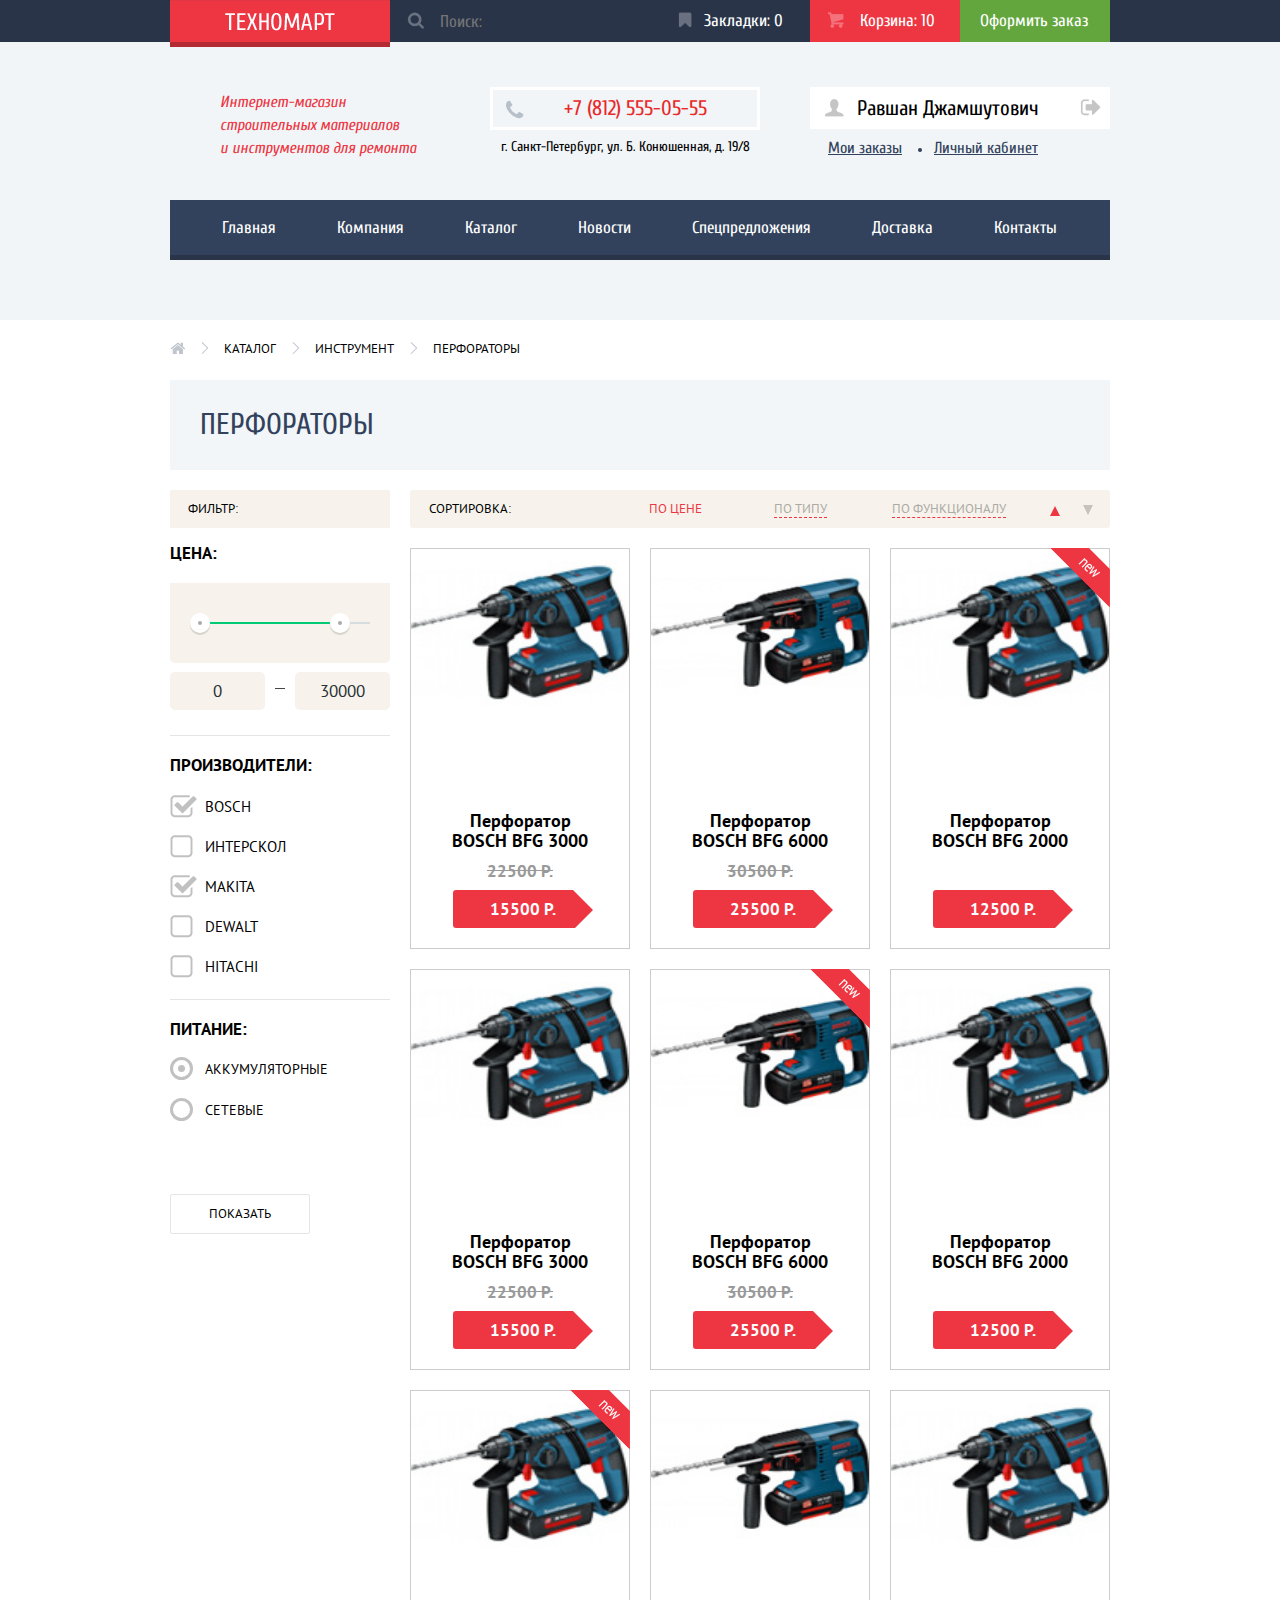
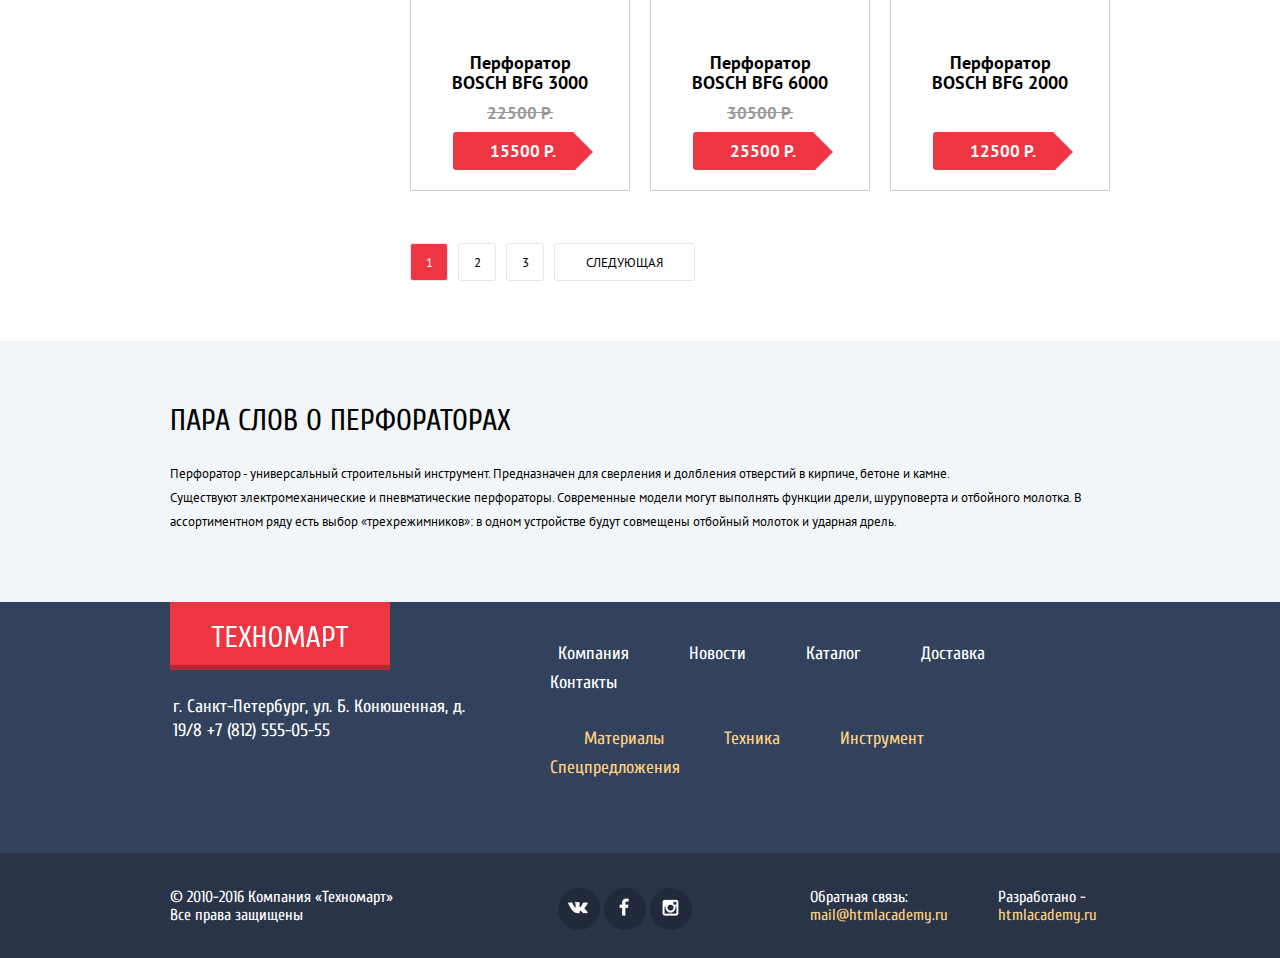
==== commit 97deb2bc: "для проверки" ====
--- a/catalog.html
+++ b/catalog.html
@@ -3,8 +3,7 @@
   <head>
     <meta charset="utf-8">
     <title>Техномарт. Каталог</title>
-    <link rel="stylesheet" href="https://fonts.googleapis.com/css?family=Cuprum:400,400i,700&amp;subset=cyrillic">
-    <link  rel="stylesheet" href="https://fonts.googleapis.com/css?family=PT+Sans:400,700&amp;subset=cyrillic">
+    <link rel="stylesheet" href="https://fonts.googleapis.com/css?family=Cuprum:400,400i,700|PT+Sans:400,700&amp;subset=cyrillic">
     <link rel="stylesheet" href="css/normalize.css">
     <link rel="stylesheet" href="css/style.css">
   </head>
@@ -18,7 +17,7 @@
         </div>
         <div class="search">
           <form action="#" method="post" style="height:100%">
-            <input type="search" name="search" placeholder="Поиск:" style="height:100%">
+            <input type="search" name="search" placeholder="Поиск:">
             <label></label>
           </form>
         </div>
@@ -400,7 +399,6 @@
         </div>
       </div>
     </div> 
-    <div class ="modal-overlay"></div>
-    <script src="js/script.js"></script>    
+   <script src="js/script.js"></script>    
   </body>
 </html>
--- a/css/style.css
+++ b/css/style.css
@@ -79,6 +79,7 @@
 
 .search input[type="search"] {
   width: 270px;
+  height: 100%;
   margin: 0;
   padding: 11px 10px;
   padding-top: 12px;
@@ -988,15 +989,11 @@
 }
 
 .item .item-img {
-  width: 218px;
-  height: 168px;
-}
-
-.item .image img {
-  max-width: 100%;
-}
-
-.item-title {
+  text-align: center;
+  line-height: 168px;
+}
+
+.item-title {:;
   min-height: 40px;
   margin: 0;
   margin-top: 10px;
@@ -2251,28 +2248,42 @@
 
 @keyframes bounce {
   0%   {
-    transform: translateY(-2000px);
+  -webkit-transform: translateY(-2000px);
+      -ms-transform: translateY(-2000px);
+          transform: translateY(-2000px);
   }
   70%  {
-    transform: translateY(30px);
+  -webkit-transform: translateY(30px);
+      -ms-transform: translateY(30px);
+          transform: translateY(30px);
   }
   90%  {
-    transform: translateY(-10px);
+  -webkit-transform: translateY(-10px);
+      -ms-transform: translateY(-10px);
+          transform: translateY(-10px);
   }
   100% {
-    transform: translateY(0);
+  -webkit-transform: translateY(0);
+      -ms-transform: translateY(0);
+          transform: translateY(0);
   }
 }
 
 @keyframes shake {
   0%, 100% {
-    transform: translateX(0);
+  -webkit-transform: translateX(0);
+      -ms-transform: translateX(0);
+          transform: translateX(0);
   }
   10%, 30%, 50%, 70%, 90% {
-    transform: translateX(-10px);
+    -webkit-transform: translateX(-10px);
+        -ms-transform: translateX(-10px);
+            transform: translateX(-10px);
   }
   20%, 40%, 60%, 80% {
-    transform: translateX(10px);
+    -webkit-transform: translateX(10px);
+        -ms-transform: translateX(10px);
+            transform: translateX(10px);
   }
 }
 
@@ -2281,7 +2292,7 @@
   top: 25%;  
   left: 50%;
   display: none;
-  z-index: 50; 
+  z-index: 100; 
   width: 620px; 
   margin-left: -310px; 
 
@@ -2298,50 +2309,13 @@
   padding: 0 80px;
  } 
 
-.modal-content-show {
-  display: block;
-  animation: bounce 0.6s;
-}
-
-.modal-error {
-  animation: shake 0.6s;
-}
- 
- .modal-content-close {
-  position: absolute;
-  top: 9px; 
-  right: 9px;	
-  width: 21px; 
-  height: 21px; 
-
-  font-size: 0;
-  background-color: transparent;
-  border: 0;
-
-  cursor: pointer;
-}
-
-.modal-content-close::before,
-.modal-content-close::after {
-  content: "";
-  position: absolute;
-  top: 8px; 
-  right: -2px; 
-
-  width: 25px;
-  height: 5px;
-
-  background-color: #ee3643; 
-  border-radius: 1px; 	 
-}
-
-.modal-content-close::before {
-  transform: rotate(45deg);
-}
-
-.modal-content-close::after {
-  transform: rotate(-45deg);
-}
+
+
+.modal-content-feedback .modal-content-top {
+  padding-top: 45px;
+  padding-bottom: 24px;
+ }
+
 
 .modal-content-feedback .modal-content-top {
   padding-top: 45px;
@@ -2501,16 +2475,51 @@
   background: #ffffff;  
 }
 
-/* нужен или нет? */
-/*.modal-overlay {  
-  position: fixed;
-  top: 0;
-  left: 0;
-  z-index: 30;
-
-  width: 100%;
-  height: 100%;
-
-  background: rgba(0, 0, 0, 0.5);
-} */
-
+.modal-content-show {
+  display: block;
+  animation: bounce 0.6s;
+}
+
+.modal-error {
+  animation: shake 0.6s;
+}
+
+.modal-content-close {
+  position: absolute;
+  top: 9px; 
+  right: 9px;	
+  width: 21px; 
+  height: 21px; 
+
+  font-size: 0;
+  background-color: transparent;
+  border: 0;
+
+  cursor: pointer;
+}
+
+.modal-content-close::before,
+.modal-content-close::after {
+  content: "";
+  position: absolute;
+  top: 8px; 
+  right: -2px; 
+
+  width: 25px;
+  height: 5px;
+
+  background-color: #ee3643; 
+  border-radius: 1px; 	 
+}
+
+.modal-content-close::before {
+  -webkit-transform: rotate(45deg);
+      -ms-transform: rotate(45deg);
+          transform: rotate(45deg);
+}
+
+.modal-content-close::after {
+  -webkit-transform: rotate(45deg);
+      -ms-transform: rotate(45deg);	
+          transform: rotate(-45deg);
+}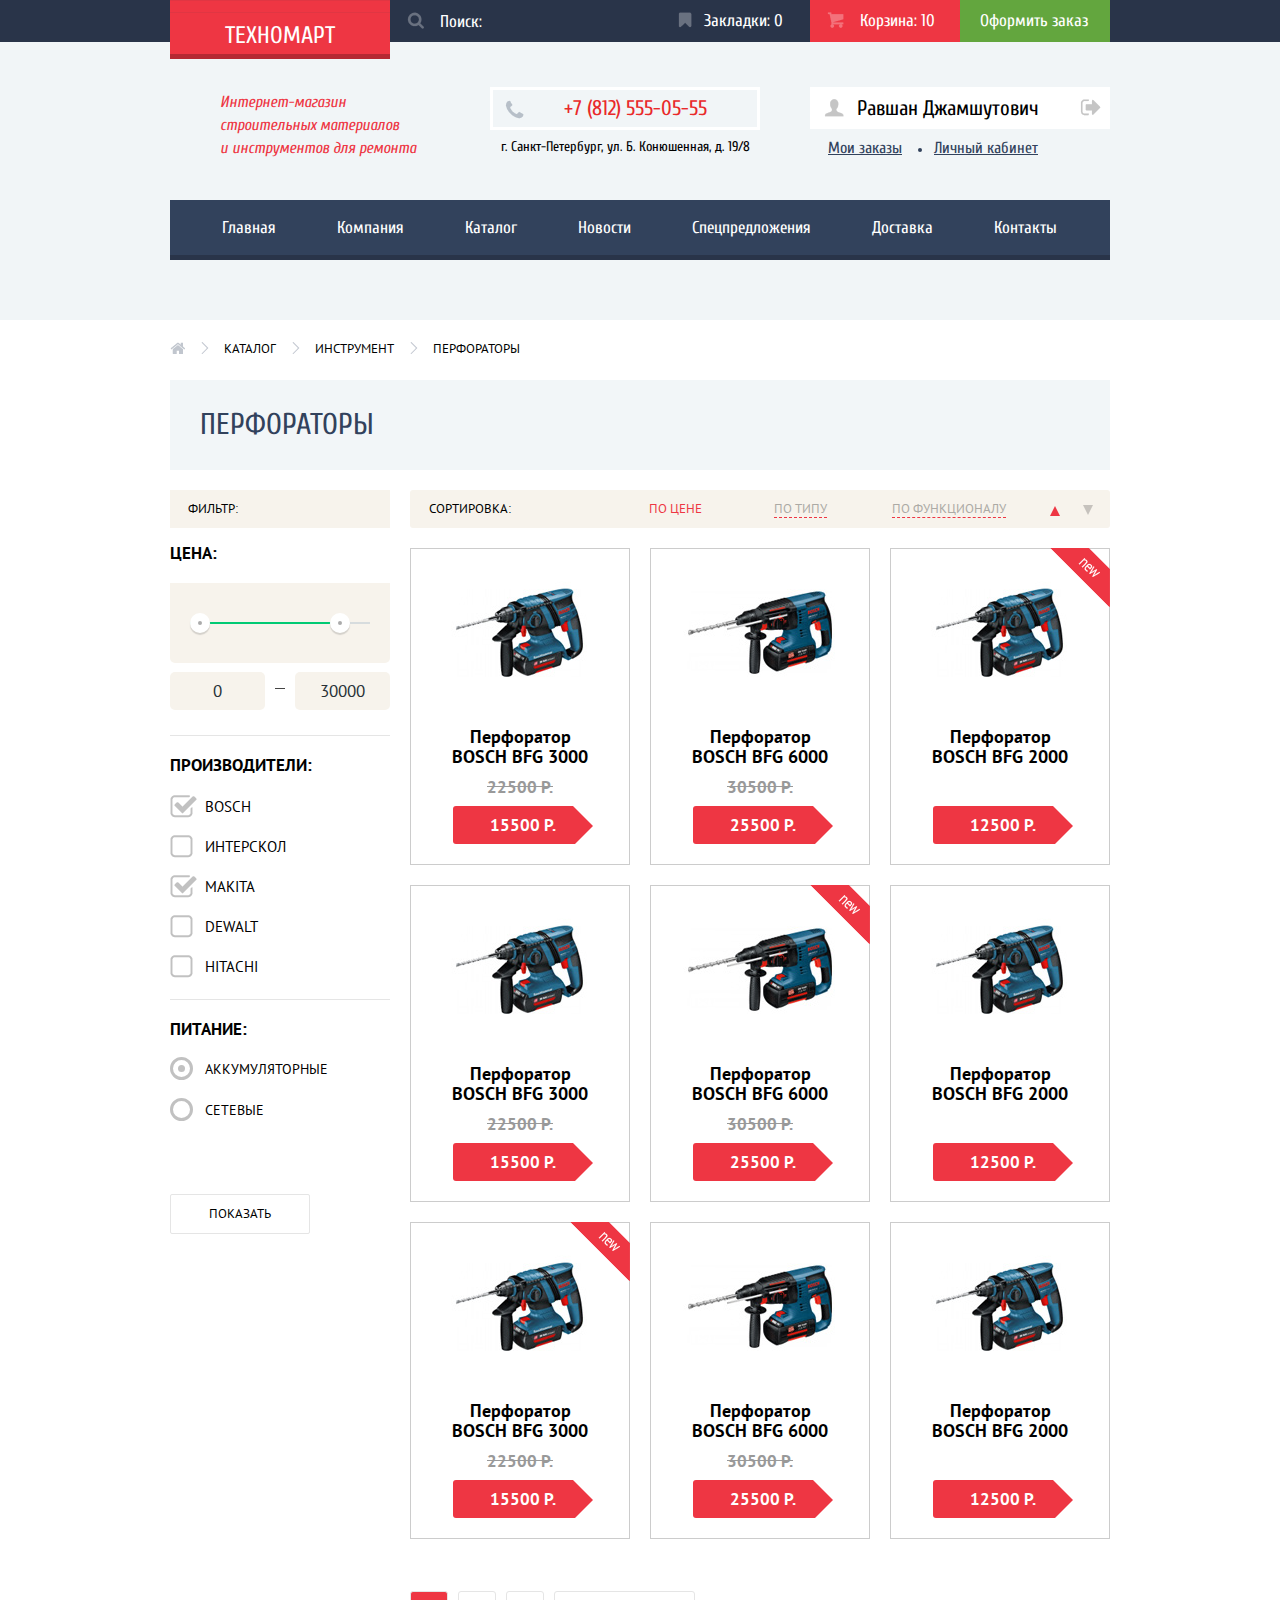
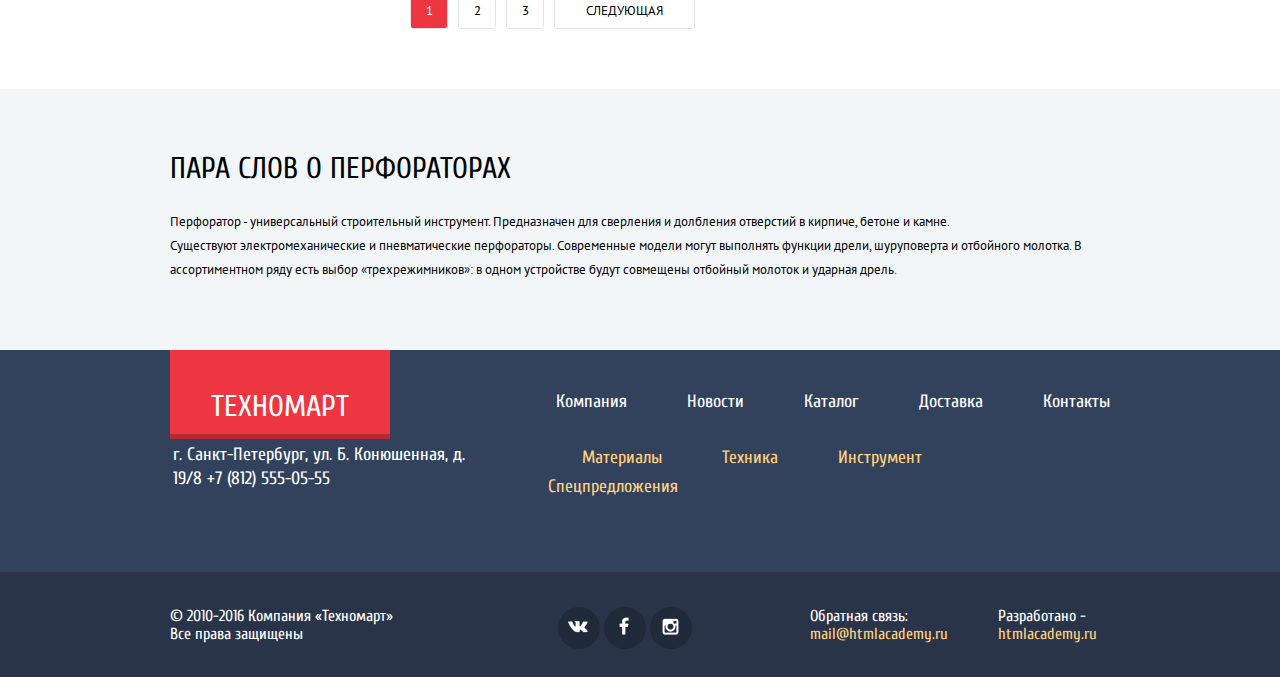
==== commit 24978440: "Финальная проверка" ====
--- a/catalog.html
+++ b/catalog.html
@@ -2,18 +2,17 @@
 <html lang="ru">
   <head>
     <meta charset="utf-8">
+    <meta name="format-detection" content="telephone=no">
     <title>Техномарт. Каталог</title>
     <link rel="stylesheet" href="https://fonts.googleapis.com/css?family=Cuprum:400,400i,700|PT+Sans:400,700&amp;subset=cyrillic">
     <link rel="stylesheet" href="css/normalize.css">
-    <link rel="stylesheet" href="css/style.css">
+    <link rel="stylesheet" href="css/style.min.css">
   </head>
   <body>
     <section class="page-top">
       <div class="container">
         <div class="top-logo">
-          <a href="index.html" title="На главную">
-            <img src="img/top-logo.png" alt="«Техномарт»" width="110" height="18">
-          </a>
+          <a class="top-logo" href="index.html" title="На главную">Техномарт</a>
         </div>
         <div class="search">
           <form action="#" method="post" style="height:100%">
@@ -206,7 +205,7 @@
                   <a class="bookmark-btn" href="#">В закладки</a>
                 </div>
                 <div class="item-img">
-                  <img src="img/item4.jpg" alt="Перфоратор Bosch Bfg 2000"  width="218" height="168">
+                  <img src="img/item4.jpg" alt="Перфоратор Bosch Bfg 2000" width="218" height="168">
                 </div>
                 <h3 class="item-title">Перфоратор BOSCH BFG 2000</h3>
                 <p class="price-before"></p>
@@ -231,7 +230,7 @@
                   <a class="bookmark-btn" href="#">В закладки</a>
                 </div>
                 <div class="item-img">
-                  <img src="img/item3.jpg" alt="Перфоратор Bosch Bfg 6000"  width="218" height="168">
+                  <img src="img/item3.jpg" alt="Перфоратор Bosch Bfg 6000"   width="218" height="168">
                 </div>
                 <h3 class="item-title">Перфоратор BOSCH BFG 6000</h3>
                 <p class="price-before">30500 р.</p>
@@ -318,9 +317,7 @@
       <div class="container clearfix">
         <div class="main-footer-info">
           <div class="bottom-logo">
-            <a href="index.html" title="На главную">
-              <img src="img/bottom-logo.png" alt="«Техномарт»" width="138" height="21">
-            </a>
+            <a class="bottom-logo" href="index.html" title="На главную">Техномарт</a>
           </div>
           <address class="address-footer">
             г. Санкт-Петербург, ул. Б. Конюшенная, д. 19/8
@@ -333,10 +330,10 @@
               <a class="main-nav-footer-link" href="#">Компания</a>
             </li>
             <li>
-              <a class="main-nav-footer-link" href="catalog.html">Новости</a>
-            </li>
-            <li>
-              <a class="main-nav-footer-link" href="#">Каталог</a>
+              <a class="main-nav-footer-link" href="#">Новости</a>
+            </li>
+            <li>
+              <a class="main-nav-footer-link" href="catalog.html">Каталог</a>
             </li>
             <li>
               <a class="main-nav-footer-link" href="#">Доставка</a>
@@ -386,7 +383,7 @@
     </section>
     <!--end page-bottom-->
     <div class="modal-content-cart">
-      <button class="modal-content-close" type="button" title="Закрыть">Закрыть</button>
+      <button class="modal-cart-close" type="button" title="Закрыть">Закрыть</button>
       <div class="modal-content-top">
         <div class="modal-content-container">
           <p>Товар добавлен в корзину!</p>
@@ -399,6 +396,6 @@
         </div>
       </div>
     </div> 
-   <script src="js/script.js"></script>    
+   <script src="js/script.min.js"></script>   
   </body>
 </html>
--- a/css/style.min.css
+++ b/css/style.min.css
@@ -0,0 +1 @@
+body{min-width:960px;font-family:"PT Sans","Arial",sans-serif;font-size:13px;line-height:24px;font-weight:400}.clearfix::after{content:"";display:table;clear:both}.container{width:940px;margin:0 auto;padding:0 10px}a,button,img,input,textarea{outline:none}.page-top,.search input[type=search]{margin:0;padding:0;font-family:"Cuprum","Arial",sans-serif;font-size:0;color:#fff;background:#293449}.search,.top-logo{display:inline-block;vertical-align:top}.top-logo{width:220px;height:42px;padding-top:11px;padding-bottom:8px;box-sizing:border-box;font-size:24px;line-height:24px;text-align:center;text-decoration:none;text-transform:uppercase;color:#fff;background:#ee3643;border-top:1px solid #e03643;box-shadow:0 5px 0 #b52933}.top-logo:hover{background:#ca2c37}.top-logo:active{background:#ba2732}.search{position:relative}.search input[type=search]{width:270px;height:100%;padding:12px 10px 11px 50px;font-size:17px;line-height:18px;border:none;opacity:1}.search input[type=search]::-webkit-input-placeholder{color:#fff}.search input[type=search]:-moz-placeholder,.search input[type=search]::-moz-placeholder{color:#fff}.search input[type=search]:-ms-input-placeholder{color:#fff}.search input[type=search]:focus{color:#000;background:#fff}.search input[type=search]+label::before{content:"";position:absolute;top:12px;left:17px;width:17px;height:17px;background:url(../img/sprite.png) no-repeat;background-position:-15px -829px;opacity:.3;cursor:pointer}.bookmark:hover,.cart:hover,.search input[type=search]:hover{background:#212a3a}.bookmark:hover::before,.cart:hover::before,.item-buttons .buy-btn:active::before,.item-buttons .buy-btn:hover::before,.search input[type=search]:hover+label::before{opacity:1}.search input[type=search]:focus+label::before{background:url(../img/sprite.png) no-repeat;background-position:-15px -876px}.order,.user-account li{display:inline-block;font-size:17px;line-height:18px;vertical-align:top}.bookmark{position:relative;width:106px;padding-top:12px;padding-bottom:12px;padding-left:44px}.bookmark:active,.cart:active{background:#161d29;opacity:.6}.bookmark::before,.cart::before{content:"";position:absolute;top:12px;left:18px;width:14px;height:16px;background:url(../img/sprite.png) no-repeat;background-position:-15px -321px;opacity:.3}.bookmark:active::before,.cart:active::before{opacity:.5}.bookmark,.cart,.checkout{display:block;text-decoration:none;color:#fff}.cart{position:relative;padding-top:12px;padding-bottom:12px;padding-left:50px;width:100px}.cart::before{left:17px;width:17px;background-position:-15px -367px}.cart.active{background:#ee3643}.checkout{width:108px;padding:12px 22px 12px 20px;background:#63a63e}.checkout:hover{background:#5fbb2d}.checkout:active{background:#518534;opacity:.5}.main-header{padding-top:45px;padding-bottom:65px;font-family:"Cuprum","Arial",sans-serif;color:#000;background:#f1f5f7}.slogan{float:left;width:200px;margin:4px 70px 40px 50px;font-size:16px;line-height:23px;font-style:italic;color:#ee3643}.address-header{float:left;width:270px;margin-right:30px;font-size:14px;line-height:24px;font-style:normal;text-align:center}.address-header p{margin:0}.phone{position:relative;display:block;margin-bottom:5px;padding:10px 49px 10px 70px;font-size:21px;line-height:17px;color:#e9292a;text-decoration:none;border:3px solid #fff}.logged-user::after,.logged-user::before,.login::before,.phone::before{content:"";position:absolute;top:10px;left:12px;width:19px;height:19px;background:url(../img/sprite.png) no-repeat;background-position:-15px -738px}.user-block{float:right;max-width:320px;margin:0;padding:0;font-size:0}.login{position:relative;padding:14px 27px 14px 48px}.logged-user::after,.logged-user::before,.login::before{top:14px;left:15px;width:20px;height:17px;background-position:-15px -550px}.login:hover{color:#ee3643}.login:hover::before{background-position:-15px -597px}.login:active{color:rgba(0,0,0,.3)}.login:active::before{background-position:-15px -550px}.logged-user,.login,.signup{display:inline-block;font-size:21px;line-height:18px;vertical-align:top;text-decoration:none;color:#000;background:#fff}.signup{margin-left:10px;padding:14px 25px}.signup:hover{color:#ee3643}.logged-user:active,.signup:active{color:rgba(0,0,0,.3)}.logged-user{position:relative;width:206px;padding:12px 47px}.logged-user::after,.logged-user::before{top:12px;left:14px;height:18px;background-position:-15px -923px}.logged-user::after{left:270px;width:21px;height:17px;background-position:-15px -644px}.logged-user:hover::before{background-position:-15px -971px}.logged-user:active::before{background-position:-15px -923px}.logged-user:hover::after{background-position:-15px -691px}.logged-user:active::after{background-position:-15px -644px}.user-account{width:244px;margin:10px 0 0 18px;padding:0;font-size:0}.user-account li{position:relative;margin-right:32px;font-size:16px}.user-account li:first-child::after{content:"";position:absolute;top:50%;left:90px;width:4px;height:4px;background:#32425c;border-radius:50%}.user-links{color:#32425c}.user-links:hover{color:#ee3643}.user-links:active{color:#32425c;opacity:.3}.main-navigation ul{margin:0;padding:0 0 0 21px;font-size:0;list-style:none;background:#32425c;box-shadow:0 5px 0 #293449}.main-navigation li{display:inline-block;vertical-align:top}.main-nav-link{display:block;padding:19px 30px 19px 31px;font-size:17px;line-height:17px;color:#fff;text-decoration:none}.main-nav-link:hover{background:#293449}.main-nav-link:active{background:#1d2739;opacity:.5}.active .main-nav-link{background:#32425c;opacity:1}.promo{margin-top:60px;margin-bottom:53px}.promo-block{position:relative;float:left;width:254px;height:77px;margin-right:20px;margin-bottom:20px;padding:23px;color:#fff;background:url(../img/sprite-promo.png) no-repeat}.promo-block:nth-child(n+3){margin-right:0}.promo-block:nth-child(6){margin-bottom:0}.promo-block .mark{position:absolute;top:0;right:0;width:60px;height:60px;text-indent:-1000px;overflow:hidden;z-index:20}.promo-block .mark-new{background:url(../img/mark-new.png) no-repeat 0 0}.promo-block.stuff{background-color:#f6b22d;background-position:160px -369px}.promo-block.tools{background-color:#4aafde;background-position:160px -501px}.promo-block.equipment{background-color:#cc79d1;background-position:160px -123px}.promo-block.sales{background-color:#85d179;background-position:160px -246px}.promo-block.delivery{background-color:#f6b22d;background-position:160px 0}.promo-block-btn,.promo-block-title{font-family:"Cuprum","Arial",sans-serif}.promo-block-title{margin:0 0 12px;font-weight:700;font-size:24px;line-height:30px}.promo-block-btn{display:block;width:135px;padding:10px 0;font-size:14px;line-height:18px;text-align:center;text-transform:uppercase;text-decoration:none;color:#fff;background:rgba(0,0,0,.1);border-radius:3px;cursor:pointer}.promo-block-btn:hover{background:rgba(0,0,0,.2)}.promo-block-btn:active{background:rgba(0,0,0,.3)}.promo-slider{position:relative;float:left;width:620px;height:266px;margin-right:20px}.promo-slider-controls{position:absolute;bottom:36px;left:50%;width:130px;height:10px;margin-left:-65px;text-align:center;z-index:10}.promo-slider-controls label{display:inline-block;width:6px;height:6px;margin:0 3px;vertical-align:top;background:#fff;border:3px solid #fff;border-radius:50%;cursor:pointer}#btn-next:checked~.promo-slider-controls label[for=btn-next],#btn-prev:checked~.promo-slider-controls label[for=btn-prev]{background:#ee3643}.promo-slider-arrows{position:absolute;top:115px;left:0;width:620px;height:40px;z-index:10}.promo-slider-arrows label{display:inline-block;width:22px;height:40px;background:url(../img/sprite.png) no-repeat;cursor:pointer}.promo-slider-arrows label:first-child{margin-left:25px;margin-right:526px;background-position:-15px -75px}.promo-slider-arrows label:last-child{background-position:-15px -145px}.promo-slide{position:absolute;top:0;left:0;width:100%;height:100%;overflow:hidden;display:none}.promo-slide:nth-child(1){background:#62533f url(../img/promo-slide1.jpg) no-repeat;background-position:100% 100%}.promo-slide:nth-child(2){background:#62533f url(../img/promo-slide2.jpg) no-repeat;background-position:100% 100%}#btn-next:checked~.promo-slides .promo-slide:nth-child(2),#btn-prev:checked~.promo-slides .promo-slide:nth-child(1),#services-credit:checked~.services-slides .services-slide:nth-child(3),#services-delivery:checked~.services-slides .services-slide:nth-child(1),#services-guarantee:checked~.services-slides .services-slide:nth-child(2){display:block}.promo-slide-text{width:260px;padding-left:25px;padding-top:26px;color:#fff}.promo-slide-title{margin:0;font-family:"Cuprum","Arial",sans-serif;font-size:36px;line-height:30px;font-weight:700;text-transform:uppercase;color:#fff}.promo-slide-info{margin-top:5px;font-size:18px;color:#fff}.promo-slide-btn{display:inline-block;margin-top:100px;padding:10px 45px 10px 49px;font-family:"Cuprum","Arial",sans-serif;font-size:14px;line-height:18px;text-decoration:none;text-transform:uppercase;vertical-align:top;color:#fff;background:#ee3643;border-radius:3px}.promo-slide-btn:hover{background:#ca2c37;background:#ba2732}.popular-items-header{margin-bottom:20px;font-family:"Cuprum","Arial",sans-serif;background:#f7f3ec}.popular-items-title{float:left;width:400px;margin-top:30px;margin-left:29px;margin-bottom:30px;font-size:30px;font-weight:400;line-height:30px;text-transform:uppercase;color:#32425c}.popular-items-btn{float:right;display:block;width:253px;margin-top:25px;margin-right:24px;margin-bottom:26px;padding:10px 0;font-size:14px;line-height:18px;text-align:center;color:#fff;text-decoration:none;text-transform:uppercase;background:#ee3643;border-radius:3px;border:none;cursor:pointer}.items,.popular-items-content{margin-left:-20px;font-size:0}.items{margin-bottom:32px}.item{position:relative;display:inline-block;width:218px;margin-left:20px;margin-bottom:20px;vertical-align:top;text-align:center;color:#000;border:1px solid #ccc}.item .mark{position:absolute;top:-1px;right:-1px;width:60px;height:60px;text-indent:-1000px;overflow:hidden;z-index:20}.item .mark-new{background:url(../img/mark-new.png) no-repeat 0 0}.item .item-buttons{position:absolute;top:0;left:0;width:218px;height:88px;padding:40px 0;background-color:#fff;cursor:pointer;z-index:10}.item-buttons .buy-btn{color:#fff;border-bottom-color:#367315}.item-buttons .bookmark-btn,.item-buttons .buy-btn{display:block;width:129px;margin:0 auto 7px;padding:7px 0;font-family:"Cuprum","Arial",sans-serif;font-size:14px;font-weight:400;line-height:18px;text-decoration:none;text-transform:uppercase;border-radius:3px;border:3px solid #63a63e;background-color:#63a63e}.item-buttons .buy-btn{position:relative}.item-buttons .buy-btn::before{content:"";position:absolute;top:7px;left:13px;width:17px;height:16px;background:url(../img/sprite.png) no-repeat;background-position:-15px -367px;opacity:.3}.item-buttons .buy-btn:hover{border-color:#5fbb2d #5fbb2d #367315;background-color:#5fbb2d}.item-buttons .buy-btn:active{border-color:#518534;background-color:#518534}.item-buttons .bookmark-btn{color:#32425c;background:#fff;border-bottom-color:#63a63e}.item-buttons .bookmark-btn:hover{border-color:#32425c}.item-buttons .bookmark-btn:active{border-color:#32425c;opacity:.3}.item .item-buttons{display:none}.item:hover .item-buttons{display:block}.item:hover{border:1px solid #fff;box-shadow:0 10px 23px 0 #a9adb5}.item .item-img{width:218px;height:168px;overflow:hidden}.item-image img{max-width:100%}.item-title{min-height:40px;margin:10px 0 0;padding:0 30px;font-size:18px;line-height:20px;font-weight:700}.item .price-before,.item .price-now{font-size:17px;line-height:18px;font-weight:700;text-transform:uppercase;cursor:pointer}.item .price-before{min-height:18px;margin-top:11px;margin-bottom:10px;text-decoration:line-through;color:#999}.item .price-now{position:relative;width:80px;margin:10px 36px 20px 42px;padding:10px 30px;color:#fff;background:#ee3643;border-radius:3px}.item .price-now:after{content:"";position:absolute;top:0;right:-20px;width:0;height:0;border:20px solid #fff;border-left-color:transparent}.popular-brends{margin-bottom:65px}.popular-brends-header{margin-bottom:20px;font-family:"Cuprum","Arial",sans-serif;background:#f7f3ec}.popular-brends-title{float:left;width:400px;margin-top:30px;margin-left:29px;margin-bottom:30px;font-size:30px;font-weight:400;line-height:30px;text-transform:uppercase;color:#32425c}.popular-brends-btn{float:right;display:block;width:253px;margin-top:25px;margin-right:24px;margin-bottom:26px;padding:10px 0;font-size:14px;line-height:18px;text-align:center;text-decoration:none;text-transform:uppercase;color:#fff;background:#ee3643;border-radius:3px;border:none;cursor:pointer}.brends-logo{margin:0;padding:0;font-size:0}.brends-logo-item{display:inline-block;width:218px;height:143px;margin-right:20px;margin-bottom:20px;text-align:center;vertical-align:top;border:1px solid #ccc}.brends-logo-item:nth-child(4n){margin-right:0}.brends-logo-item:hover{border:1px solid #fff;box-shadow:0 10px 23px 0 #a9adb5}.brends-logo-item:active{border:1px solid #fff;box-shadow:0 8px 9px 0 #a9adb5;opacity:.3}.services{padding-top:68px;background:#f2f6f8}.services-title{margin:0 0 30px;font-family:"Cuprum","Arial",sans-serif;font-size:30px;line-height:24px;font-weight:400;text-transform:uppercase;color:#000}.services-slogan{margin:0 0 69px;width:400px;color:#000}.services-slider{position:relative;width:970px;height:285px}.services-controls{position:absolute;top:0;left:0;width:240px}.services-controls::after{content:"";position:absolute;top:-45px;left:230px;width:10px;height:272px;background:url(../img/shadow.png) no-repeat}.services-controls label{display:block;width:194px;padding:15px 23px;font-family:"Cuprum","Arial",sans-serif;font-size:21px;line-height:30px;font-weight:700;color:#fff;background:#32425c;border-top:1px solid #405069;border-bottom:1px solid #293449;cursor:pointer}.services-controls label:hover{background:#293449}#services-credit:checked~.services-controls label[for=services-credit],#services-delivery:checked~.services-controls label[for=services-delivery],#services-guarantee:checked~.services-controls label[for=services-guarantee]{color:#32425c;background:#fff;border-color:#fff}.services-slide{position:absolute;top:0;left:320px;display:none;width:650px;height:100%;overflow:hidden}.services-slide:nth-child(1){background:url(../img/delivery-slide.png) no-repeat;background-position:150px 24px}.services-slide:nth-child(2){background:url(../img/guarantee-slide.png) no-repeat;background-position:240px 2px}.services-slide:nth-child(3){background:url(../img/credit-slide.png) no-repeat;background-position:183px 0}.services-slide-text{font-size:0}.services-slide-text.delivery{width:275px}.services-slide-text.guarantee{width:380px}.services-slide-text.credit{width:290px}.services-slide-title{margin:2px 0 34px;font-family:"Cuprum","Arial",sans-serif;font-size:36px;line-height:24px;font-weight:400;text-transform:uppercase;color:#32425c}.services-slide-info{margin:0;font-size:13px;color:#000}.credit-btn{display:block;width:195px;margin-top:29px;padding:10px 0;font-family:"Cuprum","Arial",sans-serif;font-size:14px;line-height:18px;text-align:center;text-transform:uppercase;text-decoration:none;color:#fff;background:#ee3643;border-radius:3px}.info{padding-top:82px;padding-bottom:86px}.info-about{float:left;width:540px}.info-about-title{margin:0 0 28px;font-family:"Cuprum","Arial",sans-serif;font-size:30px;line-height:24px;font-weight:400;text-transform:uppercase}.info-about p{margin:0 0 25px}.breadcrumbs ul,.shipping{margin:0;padding:0;font-size:0}.about-us-btn,.shipping li{font-family:"Cuprum","Arial",sans-serif}.shipping li{position:relative;margin-bottom:18px;padding-left:36px;font-weight:400;list-style:none;font-size:18px;line-height:20px}.shipping li::before{content:"";position:absolute;top:9px;left:0;width:25px;height:2px;background:#fb565a}.about-us-btn{display:block;width:220px;padding:10px 0;margin-top:35px;font-size:14px;line-height:18px;text-align:center;color:#fff;text-transform:uppercase;text-decoration:none;background:#ee3643;border-radius:3px;border:none;cursor:pointer}.info-contacts{float:right;width:300px;font-size:0}.info-contacts-title{margin:0 0 28px;font-family:"Cuprum","Arial",sans-serif;font-size:30px;line-height:24px;font-weight:400;text-transform:uppercase}.info-contacts p{margin:0;font-size:13px}.feedback-btn,.map{display:block;cursor:pointer}.map{height:158px;margin-top:31px;margin-bottom:40px}.feedback-btn{width:300px;padding:10px 0;font-family:"Cuprum","Arial",sans-serif;font-size:14px;line-height:18px;text-align:center;color:#fff;text-decoration:none;text-transform:uppercase;background:#ee3643;border-radius:2px;border:none}.breadcrumbs ul{padding:20px 0 15px;list-style:none}.breadcrumbs li{position:relative;display:inline-block;margin:0 39px 0 0;padding:0;font-size:0;vertical-align:top}.breadcrumbs li::before{content:"";position:absolute;top:2px;left:-23px;width:8px;height:12px;background:url(../img/sprite.png) no-repeat;background-position:-15px -787px}.breadcrumbs li:first-child::before{content:none}.breadcrumbs-nav{position:relative;display:inline-block;font-size:13px;line-height:18px;text-transform:uppercase;text-decoration:none;color:#000}.breadcrumbs-nav.home{position:relative;top:2px;left:0;width:15px;height:12px;text-indent:-9999px;background:url(../img/sprite.png) no-repeat;background-position:-15px -461px}.catalog-title{margin:0 0 20px;padding:30px;font-family:"Cuprum","Arial",sans-serif;font-size:30px;font-weight:400;line-height:30px;text-transform:uppercase;color:#32425c;background:#f2f6f8}.filter{float:left;width:220px;font-family:"PT Sans","Arial",sans-serif}.filter-title{margin-bottom:10px;padding:10px 18px;font-size:13px;line-height:18px;text-transform:uppercase;color:#000;background:#f7f3ec}.range-filter{border-bottom:1px solid #e5e5e5}.range-filter-title{margin-bottom:15px;font-size:17px;line-height:30px;font-weight:700;text-transform:uppercase;color:#000}.range-controls{position:relative;height:80px;margin-bottom:9px;padding:0 20px;background:#f7f3ec;border-radius:0 0 5px 5px;overflow:hidden}.range-controls .scale{margin-top:39px;height:2px;background:#d7dcde}.range-controls .bar{height:2px;background:#00ca74}.range-controls .toggle{position:absolute;top:30px;left:20px;width:4px;height:4px;background:#ababab;border:8px solid #fff;border-radius:50%;box-shadow:0 2px 1px 0 #d4d1cb;cursor:pointer}.range-controls .max-toggle{left:160px}.brend-filter,.price-controls{position:relative;font-size:0}.price-controls input{display:inline-block;width:75px;padding:10px;margin-bottom:25px;font-family:"PT Sans","Arial",sans-serif;font-size:17px;line-height:18px;text-align:center;vertical-align:top;color:#283136;background:#f7f3ec;border:none;border-radius:5px}.price-controls .min-price{margin-right:30px}.price-controls::after{content:"";position:absolute;top:25%;left:50%;height:1px;width:10px;margin:0 -5px;background:#444}.brend-filter{margin:14px 0 0;padding:0;border:none;border-bottom:1px solid #e5e5e5}legend{font-size:17px;line-height:30px;font-weight:700;text-transform:uppercase;color:#000}.brend-filter legend{margin-bottom:15px}input[type=checkbox],input[type=radio]{display:none}input[type=checkbox]+label{position:relative;display:block;margin-bottom:17px;padding-left:35px;font-size:15px;line-height:23px;text-transform:uppercase;cursor:pointer}input[type=checkbox]+label:last-child{margin-bottom:21px}input[type=checkbox]+label::before{content:"";position:absolute;top:0;left:0;display:block;width:27px;height:23px;background:url(../img/spritecheckbox.png) no-repeat;background-position:-10px -10px}input[type=checkbox]:checked+label::before{background-position:-10px -139px}input[type=checkbox]+label:hover::before{background-position:-10px -53px}input[type=checkbox]:checked+label:hover::before{background-position:-10px -182px}input[type=checkbox]:disabled+label::before{color:rgba(0,0,0,.4);background-position:-10px -96px}input[type=checkbox]:checked:disabled+label{color:rgba(0,0,0,.4);background-position:-10px -225px}.power-filter{margin:14px 0 0;padding:0;font-size:0;border:none}.power-filter legend{margin-bottom:13px}input[type=radio]+label{position:relative;display:block;margin-bottom:16px;padding-left:35px;font-size:14px;line-height:25px;text-transform:uppercase;cursor:pointer}input[type=radio]+label::before{content:"";position:absolute;top:0;left:0;display:block;width:17px;height:17px;border:3px solid #c1c1c1;border-radius:50%}input[type=radio]:checked+label::after{content:"";position:absolute;top:8px;left:8px;display:block;width:7px;height:7px;background:#c1c1c1;border-radius:50%}input[type=radio]+label:hover::before{border-color:#b5b5b5}input[type=radio]:checked+label:hover::after{background:#b5b5b5}input[type=radio]:checked:disabled+label,input[type=radio]:disabled+label{color:rgba(0,0,0,.4)}.filter-btn{display:block;width:140px;margin-top:55px;padding:10px 38px;font-family:"PT Sans","Arial",sans-serif;font-size:13px;line-height:18px;color:#000;text-transform:uppercase;background:0 0;border:1px solid #e5e5e5;border-radius:2px;cursor:pointer}.catalog-content{float:right;width:700px}.sort{display:inline-block;width:700px;margin-bottom:20px;font-size:0;vertical-align:top;background:#f7f3ec;border-radius:3px}.sort-title{width:101px;padding:10px 19px;font-size:13px;line-height:18px;text-transform:uppercase;color:#000}.sort-title,.sort-use,.sort-use li{display:inline-block;vertical-align:top}.sort-use{width:500px;margin:0;padding:0;list-style:none}.sort-use li{margin-top:10px}.sort-use li:nth-child(1){margin-left:100px}.sort-use li:nth-child(2){margin-left:72px}.sort-use li:nth-child(3){margin-left:65px}.sort-use-link{font-size:13px;line-height:18px;text-transform:uppercase;text-decoration:none;color:#acaaa5;border-bottom:1px dashed #ee3643}.sort-use-link:hover{text-decoration:none;color:#000;border-bottom:1px solid #ee3643}.sort-use-link:active{text-decoration:none;color:#ee3643}.sort-use-link.active{color:#ee3643;border-bottom:none}.sort-index{position:relative;display:inline-block;width:60px;vertical-align:top}.sort-index-up{position:absolute;top:-8px;left:1px;border-left:5px solid transparent;border-right:5px solid transparent;border-bottom:10px solid #c6c2bd}.sort-index-down{position:absolute;top:15px;right:16px;border-top:10px solid #c6c2bd}.sort-index-down,.sort-index-down:hover,.sort-index-up:hover{border-left:5px solid transparent;border-right:5px solid transparent}.sort-index-up:hover{border-bottom:10px solid #000}.sort-index-down:hover{border-top:10px solid #000}.sort-index-up:active{border-bottom:10px solid #ee3643}.sort-index-down:active,.sort-index-up.active,.sort-index-up:active{border-left:5px solid transparent;border-right:5px solid transparent}.sort-index-down:active{border-top:10px solid #ee3643}.sort-index-up.active{border-bottom:10px solid#ee3643}.pagination{margin:0 0 60px;padding:0;font-size:0}.pagination li{display:inline-block;margin-right:10px;vertical-align:top}.pagination-page{display:block;min-width:36px;height:36px;font-size:13px;line-height:38px;text-transform:uppercase;text-align:center;text-decoration:none;color:#000;border:1px solid #e5e5e5;border-radius:3px}.pagination-page.next{padding:0 31px}.pagination-page:hover{border:1px solid #bdc6ca}.pagination-page:active{border:1px solid #ee3643}.pagination-page.active{color:#fff;background:#ee3643}.catalog-info{padding:68px 0;color:#000;background:#f2f6f8}.catalog-info-title{margin:0 0 29px;font-family:"Cuprum","Arial",sans-serif;font-size:30px;font-weight:400;line-height:24px;text-transform:uppercase}.catalog-info-content,.developer p,.mail p{margin:0;padding:0}.main-footer{font-family:"Cuprum","Arial",sans-serif;color:#fff;background:#32425c}.main-footer-info{float:left;width:340px}.bottom-logo{display:inline-block;width:220px;height:63px;margin-right:100px;margin-bottom:30px;padding-top:21px;padding-bottom:21px;box-sizing:border-box;font-size:30px;line-height:30px;text-align:center;vertical-align:top;color:#fff;text-decoration:none;text-transform:uppercase;background-color:#ee3643;box-shadow:0 5px 0 #b52933}.address-footer{width:325px;padding:0 3px;font-size:18px;line-height:24px;font-style:normal}.navigation-footer{float:right;width:562px;margin:0;padding:0;font-size:0}.main-navigation-footer{padding:0;margin:40px 0 0;font-size:0}.main-navigation-footer li,.promo-navigation-footer li{display:inline-block;margin-right:60px;text-align:right;vertical-align:top}.main-navigation-footer li:first-child{margin-left:8px}.main-navigation-footer li:last-child{margin-right:0}.main-nav-footer-link{font-family:"Cuprum","Arial",sans-serif;font-size:18px;line-height:24px;text-decoration:none;color:#fff}.promo-navigation-footer{padding:0;margin:27px 0 68px;font-size:0}.promo-navigation-footer li:first-child{margin-left:34px}.promo-navigation-footer li:last-child{margin-right:0}.page-bottom,.promo-nav-footer-link{font-family:"Cuprum","Arial",sans-serif}.promo-nav-footer-link{text-decoration:none;font-size:18px;line-height:24px;color:#ffd180}.main-nav-footer-link:hover,.promo-nav-footer-link:hover{text-decoration:underline}.main-nav-footer-link:active,.promo-nav-footer-link:active{text-decoration:none;opacity:.5}.page-bottom{padding-top:35px;padding-bottom:28px;font-size:16px;line-height:18px;color:#fff;background:#293449}.copyright{float:left;width:230px;margin:0 150px 0 0;padding:0}.social{float:left;width:150px;margin-right:110px;text-align:center}.social-btn{display:inline-block;width:42px;height:42px;font-size:0;vertical-align:top;text-decoration:none;color:#fff;background:#212a3a url(../img/sprite.png) no-repeat;border-radius:50%}.social-btn:active,.social-btn:hover{background-color:#ee3643}.social-btn-vk{background-position:-5px -1005px}.social-btn-fb{background-position:0 -403px}.social-btn-inst{background-position:-3px -492px}.mail{float:left;width:140px}.developer{float:right;width:112px}.bottom-link{font-family:"Cuprum","Arial",sans-serif;font-size:16px;line-height:18px;color:#ffd180;text-decoration:none;cursor:pointer}.bottom-link:hover{text-decoration:underline}.bottom-link:active{text-decoration:none;color:#e13643}.modal-content-feedback{position:fixed;top:25%;left:50%;display:none;z-index:100;width:620px;margin-left:-310px;color:#000;background:#fff;border-top:7px solid #ee3643;box-shadow:0 20px 37px #595a5a}.modal-content-container{width:460px;margin:0 auto;padding:0 80px}.modal-feedback-show{display:block;animation:bounce .6s}.modal-feedback-error{animation:shake .6s}@keyframes bounce{0%{-webkit-transform:translateY(-2000px);-ms-transform:translateY(-2000px);transform:translateY(-2000px)}70%{-webkit-transform:translateY(30px);-ms-transform:translateY(30px);transform:translateY(30px)}90%{-webkit-transform:translateY(-10px);-ms-transform:translateY(-10px);transform:translateY(-10px)}to{-webkit-transform:translateY(0);-ms-transform:translateY(0);transform:translateY(0)}}@keyframes shake{0%,to{-webkit-transform:translateX(0);-ms-transform:translateX(0);transform:translateX(0)}10%,30%,50%,70%,90%{-webkit-transform:translateX(-10px);-ms-transform:translateX(-10px);transform:translateX(-10px)}20%,40%,60%,80%{-webkit-transform:translateX(10px);-ms-transform:translateX(10px);transform:translateX(10px)}}.modal-content-feedback .modal-content-top{padding-top:45px;padding-bottom:24px}.email-field,.name-field{float:left;width:220px;margin-bottom:22px}.email-field{float:right}.modal-content-cart p,.write-us-form label{font-family:"Cuprum","Arial",sans-serif;line-height:18px}.write-us-form label{display:inline-block;margin-bottom:10px;font-size:18px}.write-us-form input[type=email],.write-us-form input[type=text],.write-us-form textarea{padding:8px 14px;width:188px;font-family:"PT Sans","Arial",sans-serif;font-size:13px;line-height:18px;color:#999;border:2px solid #d7dcde;border-radius:3px}.write-us-form textarea{width:428px;min-height:94px}.modal-content-bottom{padding:37px 0;background:#f1f1f1}.modal-btn{display:block;padding:7px 0;font-family:"Cuprum","Arial",sans-serif;font-size:14px;line-height:24px;text-align:center;text-transform:uppercase;text-decoration:none;color:#fff;background:#ee3643;border:none;border-radius:3px;outline:none;cursor:pointer}.modal-btn-send{width:460px}.modal-btn-send:hover{background:#b22832}.modal-content-map{position:fixed;top:50%;left:50%;z-index:50;display:none;width:940px;height:448px;margin-top:-224px;margin-left:-470px;background:#e9e5dc url(../img/modal-map.png);box-shadow:0 0 15px 0 #c4c3c4}.modal-map-show{display:block}.modal-content-cart{position:fixed;top:25%;left:50%;z-index:50;display:none;width:620px;margin-left:-310px;color:#000;background:#fff;border-top:7px solid #ee3643;box-shadow:0 20px 37px 0 #767d8b}.modal-content-cart .modal-content-top{padding-top:69px;padding-bottom:76px}.modal-content-cart p{position:relative;margin:0;padding:0 0 0 99px;font-size:30px}.modal-content-cart p::before{content:"";position:absolute;top:-25px;left:0;width:66px;height:66px;background:#63a63e url(../img/sprite.png) no-repeat;background-position:0 5px;border-radius:50%}.modal-btn-order{float:left;width:220px}.modal-btn-continue{float:right;width:220px;color:#000;background:#fff}.modal-cart-close,.modal-feedback-close,.modal-map-close{position:absolute;top:9px;right:9px;width:21px;height:21px;font-size:0;background-color:transparent;border:0;cursor:pointer}.modal-cart-close::after,.modal-cart-close::before,.modal-feedback-close::after,.modal-feedback-close::before,.modal-map-close::after,.modal-map-close::before{content:"";position:absolute;top:8px;right:-2px;width:25px;height:5px;background-color:#ee3643;border-radius:1px}.modal-cart-close::before,.modal-feedback-close::before,.modal-map-close::before{-webkit-transform:rotate(45deg);-ms-transform:rotate(45deg);transform:rotate(45deg)}.modal-cart-close::after,.modal-feedback-close::after,.modal-map-close::after{-webkit-transform:rotate(45deg);-ms-transform:rotate(45deg);transform:rotate(-45deg)}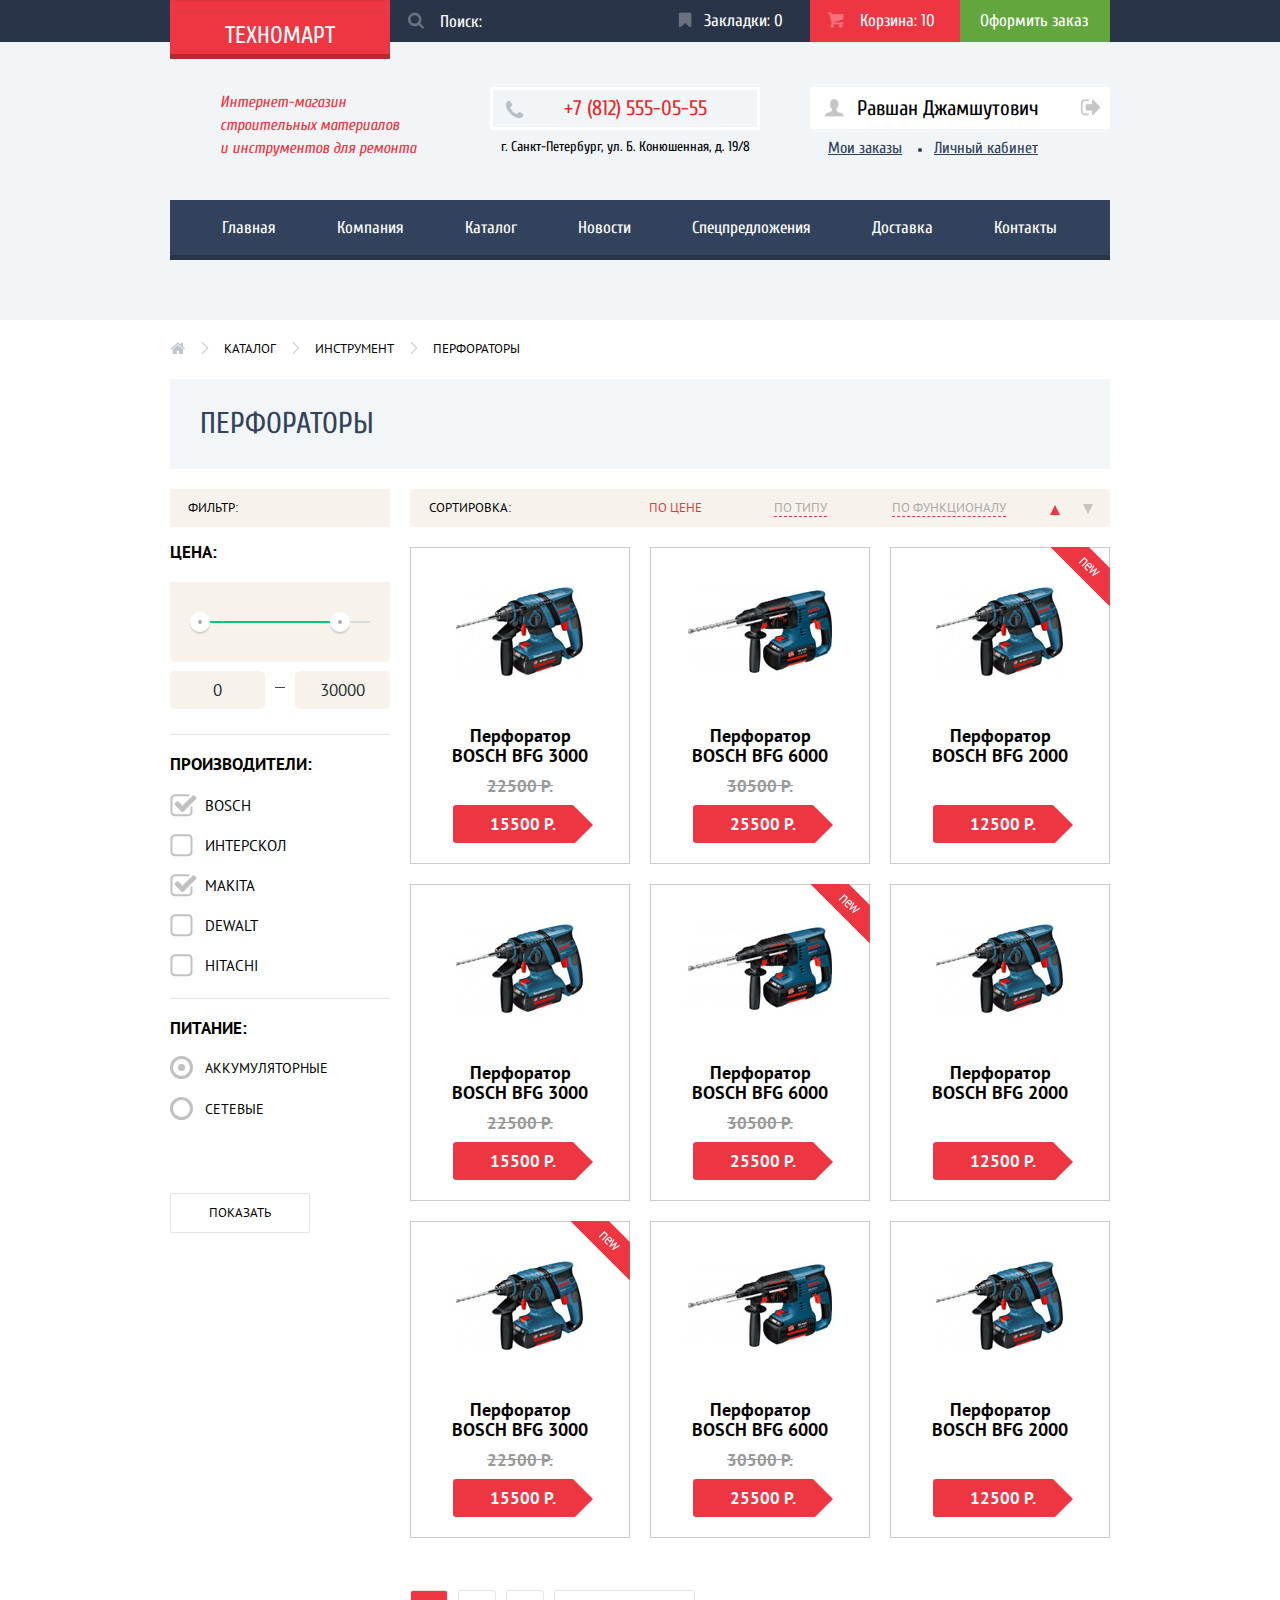
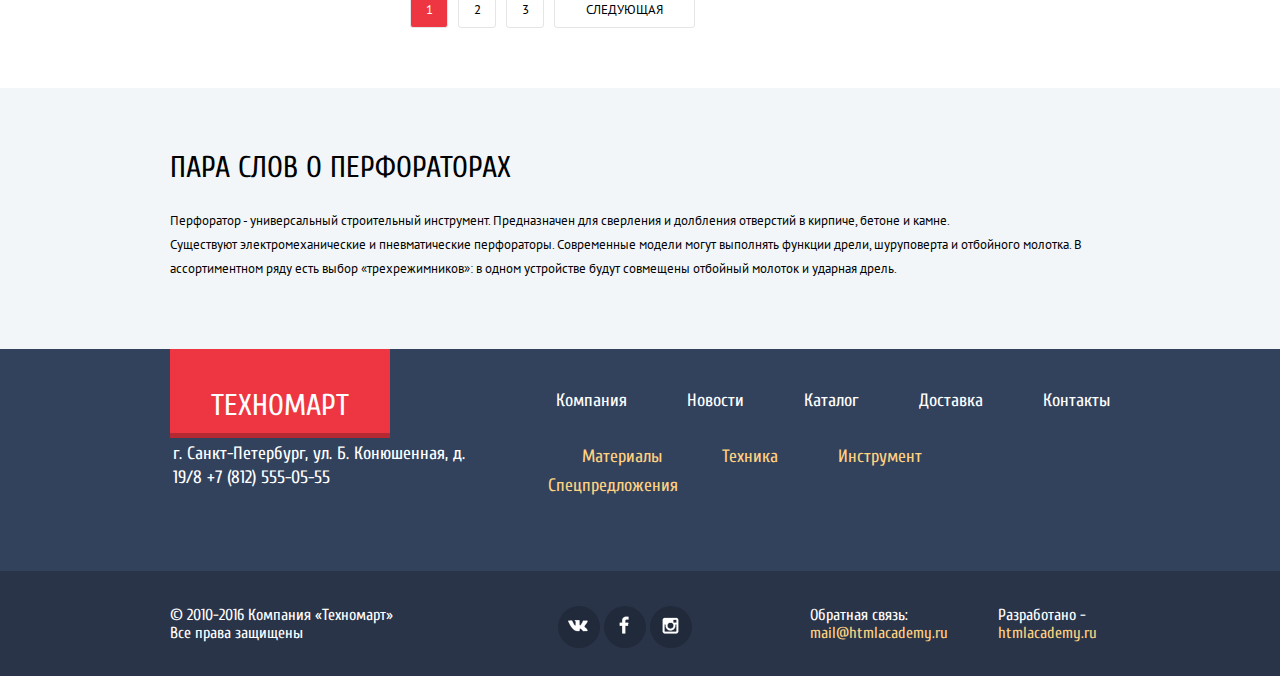
==== commit 68040733: "Проверка." ====
--- a/catalog.html
+++ b/catalog.html
@@ -6,7 +6,7 @@
     <title>Техномарт. Каталог</title>
     <link rel="stylesheet" href="https://fonts.googleapis.com/css?family=Cuprum:400,400i,700|PT+Sans:400,700&amp;subset=cyrillic">
     <link rel="stylesheet" href="css/normalize.css">
-    <link rel="stylesheet" href="css/style.min.css">
+    <link rel="stylesheet" href="css/style.css">
   </head>
   <body>
     <section class="page-top">
@@ -15,9 +15,9 @@
           <a class="top-logo" href="index.html" title="На главную">Техномарт</a>
         </div>
         <div class="search">
-          <form action="#" method="post" style="height:100%">
-            <input type="search" name="search" placeholder="Поиск:">
-            <label></label>
+          <form action="#" method="post">
+            <input type="search" name="search" id="search"  placeholder="Поиск:">
+            <label for="search"></label>
           </form>
         </div>
         <div class="order">
--- a/css/style.css
+++ b/css/style.css
@@ -0,0 +1,2578 @@
+body {
+  min-width: 960px;
+  
+  font-family: "PT Sans", "Arial", sans-serif;
+  font-size: 13px;
+  line-height: 24px;
+  font-weight: 400;
+  color: #000000;
+  background: #ffffff;
+}
+
+.clearfix::after {
+  content: "";
+
+  display: table;
+  clear: both;
+}
+
+.container {
+  width: 940px;
+  margin: 0 auto;
+  padding: 0 10px;
+}
+
+input,
+a,
+button,
+img,
+textarea {
+  outline: none;	
+}
+
+.page-top {
+  margin: 0;
+  padding: 0;
+
+  font-family: "Cuprum", "Arial", sans-serif;
+  font-size: 0;
+  color: #ffffff;
+
+  background: #293449;
+ }
+
+.top-logo {
+  display: inline-block;
+
+  width: 220px;
+  height: 42px;
+  padding-top: 11px;
+  padding-bottom: 8px;
+  box-sizing: border-box;
+
+  font-size: 24px;
+  line-height: 24px;
+  text-align: center;
+  vertical-align: top;
+  text-decoration: none;
+  text-transform: uppercase;
+  color: #ffffff;
+
+  background: #ee3643;
+  border-top: 1px solid #e03643;
+  box-shadow: 0 5px 0 #b52933;
+}
+
+.top-logo:hover {
+  background: #ca2c37;
+}
+
+.top-logo:active {
+  background: #ba2732;
+}
+
+.search {
+  position: relative;
+
+  display: inline-block;
+
+  vertical-align: top;
+}
+
+.search input[type="search"] {
+  width: 270px;
+  min-height: 42px;
+  margin: 0;
+  padding: 11px 10px;
+  padding-top: 12px;
+  padding-left: 50px;
+
+  font-family: "Cuprum", "Arial", sans-serif;
+  font-size: 17px;
+  line-height: 18px;
+  color: #ffffff;
+
+  border: none;
+  background: #293449;
+  opacity: 1;
+}
+
+.search input[type="search"]::-webkit-input-placeholder {
+  color:#ffffff;
+} 
+.search input[type="search"]::-moz-placeholder {
+  color:#ffffff;
+  opacity: 1;
+}
+
+.search input[type="search"]:-moz-placeholder {
+  color:#ffffff;
+  opacity: 1;
+ }
+
+.search input[type="search"]:-ms-input-placeholder {
+  color:#ffffff;
+} 
+
+.search input[type="search"]:focus {
+  color: #000000;
+  background: #ffffff;
+}
+
+.search label {
+  content: "";
+  position: absolute;
+  top: 12px;
+  left: 17px;
+
+  width: 17px;
+  height: 17px;
+
+  background: transparent url("../img/sprite.png") no-repeat;
+  background-position: -15px -829px;
+  opacity: 0.3;
+  cursor: pointer;
+}
+
+.search input[type="search"]:hover {
+  background: #212a3a;	
+}
+
+.search label:hover {
+  opacity: 1;
+}
+
+.search label:active {
+  background: transparent url("../img/sprite.png") no-repeat;
+  background-position: -15px -876px;
+}
+
+.order {
+  display: inline-block;
+
+  font-size: 17px;
+  line-height: 18px;
+  vertical-align: top;
+}
+
+.bookmark {
+  position: relative;
+
+  display: block;
+  width: 106px;
+  padding-top: 12px;
+  padding-bottom: 12px;
+  padding-left: 44px;
+
+  text-decoration: none;
+  color: #ffffff;
+}
+
+.bookmark:hover,
+.cart:hover {
+  background: #212a3a;
+}
+
+.bookmark:active,
+.cart:active {
+  background: #161d29;
+  opacity: 0.6;
+}
+
+.bookmark::before {
+  content: "";
+  position: absolute;
+  top: 12px;
+  left: 18px;
+
+  width: 14px;
+  height: 16px;
+
+  background: transparent url("../img/sprite.png") no-repeat;
+  background-position: -15px -321px;
+  opacity: 0.3;
+}
+
+.bookmark:hover::before,
+.cart:hover::before {
+  opacity: 1;
+}
+
+.bookmark:active::before,
+.cart:active::before {
+  opacity: 0.5;
+}
+
+.cart {
+  position: relative;
+
+  display: block;
+  width: 100px;
+  padding-top: 12px;
+  padding-bottom: 12px;
+  padding-left: 50px;
+
+  text-decoration: none;
+  color: #ffffff;
+}
+
+.cart::before {
+  content: "";
+  position: absolute;
+  top: 12px;
+  left: 17px;
+
+  width: 17px;
+  height: 16px;
+
+  background: transparent url("../img/sprite.png") no-repeat;
+  background-position: -15px -367px;
+  opacity: 0.3;
+}
+
+.cart.active {
+  background: #ee3643;
+}
+
+.checkout {
+  display: block;
+  width: 108px;
+  padding: 12px 20px;
+  padding-right: 22px;
+
+  text-decoration: none;
+  color: #ffffff;
+
+  background: #63a63e;
+}
+
+.checkout:hover {
+  background: #5fbb2d;
+}
+
+.checkout:active {
+  background: #518534;
+  opacity: 0.5;
+}
+
+.main-header {
+  padding-top: 45px;
+  padding-bottom: 65px;
+
+  font-family: "Cuprum", "Arial", sans-serif;
+  color: #000000;
+
+  background: #f1f5f7;
+}
+
+.slogan {
+  float: left;
+  width: 200px;
+  margin-top: 4px;
+  margin-left: 50px;
+  margin-right: 70px;
+  margin-bottom: 40px;
+
+  font-size: 16px;
+  line-height: 23px;
+  font-style: italic;
+  color: #ee3643;
+}
+
+.address-header {
+  float: left;
+  width: 270px;
+  margin-right: 30px;
+
+  font-size: 14px;
+  line-height: 24px;
+  font-style: normal;
+  text-align: center;
+}
+
+.address-header p {
+  margin: 0;
+}
+
+.phone {
+  position: relative;
+
+  display: block;
+  margin-bottom: 5px;
+  padding: 10px 49px;
+  padding-left: 70px;
+
+  font-size: 21px;
+  line-height: 17px;
+  color: #e9292a;
+  text-decoration: none;
+
+  border: 3px solid #ffffff;
+}
+
+.phone::before {
+  content: "";
+  position: absolute;
+  top: 10px;
+  left: 12px;
+
+  width: 19px;
+  height: 19px;
+
+  background: transparent url("../img/sprite.png") no-repeat;
+  background-position: -15px -738px;
+}
+
+.user-block {
+  float: right;
+  max-width: 320px;
+  margin: 0;
+  padding: 0;
+
+  font-size: 0;
+}
+
+.login {
+  position: relative;
+
+  display: inline-block;
+  padding: 14px;
+  padding-left: 48px;
+  padding-right: 27px;
+
+  font-size: 21px;
+  line-height: 18px;
+  vertical-align: top;
+  text-decoration: none;
+  color: #000000;
+
+  background: #ffffff;
+}
+
+.login::before {
+  content: "";
+  position: absolute;
+  top: 14px;  
+  left: 15px; 
+
+  width: 20px;
+  height: 17px;
+
+  background: transparent url("../img/sprite.png") no-repeat;
+  background-position: -15px -550px;
+}
+
+.login:hover {
+  color: #ee3643;
+}
+
+.login:hover::before {
+  background-position: -15px -597px;
+}
+
+.login:active {
+  color: rgba(0, 0, 0, 0.3);
+}
+
+.login:active::before {
+  background-position: -15px -550px;
+}
+
+.signup {
+  display: inline-block;
+  margin-left: 10px;
+  padding: 14px 25px;
+ 
+  font-size: 21px;
+  line-height: 18px;
+  vertical-align: top;
+  text-decoration: none;
+  color: #000000;
+
+  background: #ffffff;
+}
+
+.signup:hover {
+  color: #ee3643;
+}
+
+.signup:active {
+  color: rgba(0, 0, 0, 0.3);
+}
+
+/* start catalog style*/
+
+.logged-user {
+  position: relative;
+
+  display: inline-block;
+  width: 206px;
+  padding: 12px 47px;
+
+  font-size: 21px;
+  line-height: 18px;
+  vertical-align: top;
+  text-decoration: none;
+  color: #000000;
+
+  background: #ffffff;
+}
+
+.logged-user::before {
+  content: "";
+  position: absolute;
+  top: 12px;
+  left: 14px;
+
+  width: 20px;
+  height: 18px;
+
+  background: transparent url("../img/sprite.png") no-repeat;
+  background-position: -15px -923px;
+
+}
+
+.logged-user::after {
+  content: "";
+  position: absolute;
+  top: 12px;
+  left: 270px;
+
+  width: 21px;
+  height: 17px;
+
+  background: transparent url("../img/sprite.png") no-repeat;
+  background-position: -15px -644px;
+}
+
+.logged-user:active{
+  color: rgba(0, 0, 0, 0.3);
+}
+
+.logged-user:hover::before {
+  background-position: -15px -971px;
+}
+
+.logged-user:active::before {
+  background-position: -15px -923px;
+}
+
+.logged-user:hover::after {
+  background-position: -15px -691px;;
+}
+
+.logged-user:active::after {
+  background-position: -15px -644px;
+}
+
+.user-account {
+  width: 244px;
+  margin: 0;
+  margin-left: 18px;
+  margin-top: 10px;
+  padding: 0;
+  
+  font-size: 0;
+}
+
+.user-account li {
+  position: relative;
+
+  display: inline-block;
+  margin-right: 32px;
+
+  font-size: 16px;
+  line-height: 18px;
+  vertical-align: top;
+}
+
+.user-account li:first-child::after {
+  content: "";
+  position: absolute;
+  top: 50%;
+  left: 90px;
+
+  width: 4px;
+  height: 4px;
+
+  background: #32425c;
+  border-radius: 50%;
+}
+
+.user-links {
+  color: #32425c;
+}
+
+.user-links:hover {
+  color: #ee3643;
+}
+
+.user-links:active {
+  color: #32425c;
+  opacity: 0.3;
+}
+
+/* end catalog style*/
+
+.main-navigation ul {
+  margin: 0;
+  padding: 0;
+  padding-left: 21px;
+
+  font-size: 0;
+  list-style: none;
+  background: #32425c;
+  box-shadow: 0 5px 0 #293449;
+}
+
+.main-navigation li {
+  display: inline-block;
+  vertical-align: top;
+}
+
+.main-nav-link {
+  display: block;
+  padding: 19px 30px 19px 31px;
+
+  font-size: 17px;
+  line-height: 17px;
+  color: #ffffff;
+  text-decoration: none;
+}
+
+.main-nav-link:hover {
+  background: #293449;
+}
+
+.main-nav-link:active {
+  background: #1d2739;
+  opacity: 0.5;
+}
+
+.active .main-nav-link {
+  background: #32425c;
+  opacity: 1;
+}
+
+.promo {
+  margin-top: 60px;
+  margin-bottom: 53px;
+}
+
+.promo-block {
+  position: relative;
+
+  float: left;
+  width: 254px;
+  height: 77px;
+  margin-right: 20px;
+  margin-bottom: 20px;
+  padding: 23px;
+
+  color: #ffffff;
+
+  background: transparent url("../img/sprite-promo.png") no-repeat;
+}
+
+.promo-block:nth-child(n+3) {
+  margin-right: 0;
+}
+
+.promo-block:nth-child(6) {
+  margin-bottom: 0;
+}
+
+.promo-block .mark {
+  position: absolute;
+  top: 0;
+  right: 0;
+
+  width: 60px;
+  height: 60px;
+
+  text-indent: -1000px;
+  overflow: hidden;
+  z-index: 20;
+}
+
+.promo-block .mark-new {
+  background: url("../img/mark-new.png") no-repeat 0 0;
+}
+
+.promo-block.stuff {
+  background-color: #f6b22d;
+  background-position: 160px -369px;
+}
+
+.promo-block.tools {
+  background-color: #4aafde;
+  background-position: 160px -501px;
+}
+
+.promo-block.equipment {
+  background-color: #cc79d1;
+  background-position: 160px -123px;
+}
+
+.promo-block.sales {
+  background-color: #85d179;
+  background-position: 160px -246px;
+
+}
+
+.promo-block.delivery {
+  background-color: #f6b22d;
+  background-position: 160px 0;
+}
+
+.promo-block-title {
+  margin: 0;
+  margin-bottom: 12px;
+
+  font-family: "Cuprum", "Arial", sans-serif;
+  font-size: 24px;
+  line-height: 30px;
+  font-weight: 700;
+}
+
+.promo-block-btn {
+  display: block;
+  width: 135px;
+  padding: 10px 0;
+
+  font-family: "Cuprum", "Arial", sans-serif;
+  font-size: 14px;
+  line-height: 18px;
+  text-align: center;
+  text-transform: uppercase;
+  text-decoration: none;
+  color: #ffffff;
+
+  background: rgba(0, 0, 0, 0.1);
+  border-radius: 3px;
+
+  cursor: pointer
+}
+
+.promo-block-btn:hover {
+  background: rgba(0, 0, 0, 0.2);
+}
+
+.promo-block-btn:active {
+  background: rgba(0, 0, 0, 0.3);
+}
+
+.promo-slider {
+  position: relative;
+
+  float: left;
+  width: 620px;
+  height: 266px;
+  margin-right: 20px;
+}
+
+.promo-slider-controls {
+  position: absolute;
+  bottom: 36px;
+  left: 50%;
+
+  width: 130px;
+  height: 10px;
+  margin-left: -65px;
+
+  text-align: center;
+
+  z-index: 10;
+}
+
+.promo-slider-controls label {
+  display: inline-block;
+  width: 6px;
+  height: 6px;
+  margin: 0 3px;
+
+  vertical-align: top;
+
+  background: #ffffff;
+  border: 3px solid #ffffff;
+  border-radius: 50%;
+
+  cursor: pointer;
+}
+
+#btn-prev:checked ~ .promo-slider-controls label[for="btn-prev"],
+#btn-next:checked ~ .promo-slider-controls label[for="btn-next"] {
+  background: #ee3643;
+}
+
+.promo-slider-arrows {
+  position: absolute;
+  top: 115px;
+  left: 0;
+
+  width: 620px;
+  height: 40px;
+
+  z-index: 10;
+}
+
+.promo-slider-arrows label {
+  display: inline-block;
+  width: 22px;
+  height: 40px;
+
+  vertical-align: top;
+
+  background: transparent url("../img/sprite.png") no-repeat;
+
+  cursor: pointer;
+}
+
+.promo-slider-arrows label:first-child {
+  margin-left: 25px;
+  margin-right: 526px;
+
+  background-position: -15px -75px;
+}
+
+.promo-slider-arrows label:last-child {
+  background-position: -15px -145px;
+}
+
+.promo-slide {
+  position: absolute;
+  top: 0;
+  left: 0;
+
+  width: 100%;
+  height: 100%;
+
+  overflow: hidden;
+  display: none;
+}
+
+.promo-slide:nth-child(1) {
+  background: #62533f url("../img/promo-slide1.jpg") no-repeat;
+  background-position: 100% 100%;
+}
+
+.promo-slide:nth-child(2) {
+  background: #62533f url("../img/promo-slide2.jpg") no-repeat;
+  background-position: 100% 100%;
+}
+
+#btn-prev:checked ~ .promo-slides .promo-slide:nth-child(1),
+#btn-next:checked ~ .promo-slides .promo-slide:nth-child(2) {
+  display: block;
+}
+
+.promo-slide-text {
+  width: 260px;
+  padding-left: 25px;
+  padding-top: 26px;
+
+  color: #ffffff;
+}
+
+.promo-slide-title {
+  margin: 0;
+
+  font-family: "Cuprum", "Arial", sans-serif;
+  font-size: 36px;
+  line-height: 30px;
+  font-weight: 700;
+  text-transform: uppercase;
+  color: #ffffff;
+}
+
+.promo-slide-info {
+  margin-top: 5px;
+
+  font-size: 18px;
+  color: #ffffff;
+}
+
+.promo-slide-btn {
+  display: inline-block;
+  margin-top: 100px;
+  padding: 10px 45px 10px 49px;
+
+  font-family: "Cuprum", "Arial", sans-serif;
+  font-size: 14px;
+  line-height: 18px;
+  text-decoration: none;
+  text-transform: uppercase;
+  vertical-align: top;
+  color: #ffffff;
+
+  background: #ee3643;
+  border-radius: 3px;
+}
+
+.promo-slide-btn:hover {
+  background: #ca2c37;
+}
+
+.promo-slide-btn:hover {
+  background: #ba2732;
+}
+
+.popular-items-header {
+  margin-bottom: 20px;
+
+  font-family: "Cuprum", "Arial", sans-serif;
+
+  background: #f7f3ec;
+}
+
+.popular-items-title {
+  float: left;
+  width: 400px;
+  margin-top: 30px;
+  margin-left: 29px;
+  margin-bottom: 30px;
+
+  font-size: 30px;
+  font-weight: 400;
+  line-height: 30px;
+  text-transform: uppercase;
+  color: #32425c;
+}
+
+.popular-items-btn {
+  float: right;
+  display: block;
+  width: 253px;
+  margin-top: 25px;
+  margin-right: 24px;
+  margin-bottom: 26px;
+  padding: 10px 0;
+
+  font-size: 14px;
+  line-height: 18px;
+  text-align: center;
+  color: #ffffff;
+  text-decoration: none;
+  text-transform: uppercase;
+
+  background: #ee3643;
+  border-radius: 3px;
+  border: none;
+
+  cursor: pointer
+}
+
+.popular-items-content {
+  margin-left: -20px;
+
+  font-size: 0;
+}
+
+
+/* start catalog style */
+
+.items {
+  margin-left: -20px;
+  margin-bottom: 32px;
+
+  font-size: 0;
+}
+
+/* end catalog style */
+
+.item {
+  position: relative;
+
+  display: inline-block;
+  width: 218px;
+  margin-left: 20px;
+  margin-bottom: 20px;
+
+  vertical-align: top;
+  text-align: center;
+  color: #000000;
+
+  border: 1px solid #cccccc;
+}
+
+.item .mark {
+  position: absolute;
+  top: -1px;
+  right: -1px;
+
+  width: 60px;
+  height: 60px;
+
+  text-indent: -1000px;
+  overflow: hidden;
+  z-index: 20;
+}
+
+.item .mark-new {
+  background: url("../img/mark-new.png") no-repeat 0 0;
+}
+
+.item .item-buttons {
+  position: absolute;
+  top: 0;
+  left: 0;
+
+  width: 218px;
+  height: 88px;
+  padding: 40px 0;
+
+  background-color: #ffffff;
+
+  cursor: pointer;
+  z-index: 10;
+}
+
+.item-buttons .buy-btn,
+.item-buttons .bookmark-btn {
+  display: block;
+  width: 129px;
+  margin: 0 auto;
+  margin-bottom: 7px;
+  padding: 7px 0;
+
+  font-family: "Cuprum", "Arial", sans-serif;
+  font-size: 14px;
+  font-weight: 400;
+  line-height: 18px;
+  text-decoration: none;
+  text-transform: uppercase;
+  color: #ffffff;
+  
+  border-radius: 3px;
+  border: 3px solid #63a63e;
+  border-bottom-color: #367315;
+  background-color: #63a63e;
+}
+
+.item-buttons .buy-btn {
+  position: relative;
+}
+
+.item-buttons .buy-btn::before {
+  content: "";
+  position: absolute;
+  top: 7px;
+  left: 13px;
+
+  width: 17px;
+  height: 16px;
+
+  background: transparent url("../img/sprite.png") no-repeat;
+  background-position: -15px -367px;
+  opacity: 0.3;
+}
+
+.item-buttons .buy-btn:hover {
+  border-color: #5fbb2d;
+  border-bottom-color: #367315;
+  background-color: #5fbb2d;
+}
+
+.item-buttons .buy-btn:hover::before,
+.item-buttons .buy-btn:active::before  {
+  opacity: 1;
+}
+
+.item-buttons .buy-btn:active {
+  border-color: #518534;
+  background-color: #518534;
+}
+
+.item-buttons .bookmark-btn {
+  color: #32425c;
+
+  background: #ffffff;
+  border-bottom-color: #63a63e;
+}
+
+.item-buttons .bookmark-btn:hover {
+  border-color: #32425c;
+}
+.item-buttons .bookmark-btn:active {
+  border-color: #32425c;
+  opacity: 0.3;
+}
+
+.item .item-buttons {
+  display: none;
+}
+
+.item:hover .item-buttons {
+  display: block;
+}
+
+.item:hover {
+  border: 1px solid #ffffff;
+  box-shadow: 0 10px 23px 0 #a9adb5;
+}
+
+.item .item-img {
+  width: 218px;
+  height: 168px;
+  overflow: hidden;
+}
+
+.item-image img {
+  max-width: 100%;
+}
+
+.item-title {
+  min-height: 40px;
+  margin: 0;
+  margin-top: 10px;
+  padding: 0 30px;
+
+  font-size: 18px;
+  line-height: 20px;
+  font-weight: 700;
+}
+
+.item .price-before {
+  min-height: 18px;
+  margin-top: 11px;
+  margin-bottom: 10px;
+
+  font-size: 17px;
+  line-height: 18px;
+  font-weight: 700;
+  color: #999;
+  text-transform: uppercase;
+  text-decoration: line-through;
+
+  cursor: pointer;
+}
+
+.item .price-now{
+  position: relative;
+  width: 80px;
+  margin-top: 10px;
+  margin-left: 42px;
+  margin-right: 36px;
+  margin-bottom: 20px;
+  padding: 10px 30px;
+
+  font-size: 17px;
+  line-height: 18px;
+  font-weight: 700;
+  text-transform: uppercase;
+  color: #ffffff;
+
+  background: #ee3643;
+  border-radius: 3px;
+
+  cursor: pointer;
+}
+
+.item .price-now:after{
+  content: "";
+  position: absolute;
+  top: 0;
+  right: -20px;
+
+  width: 0;
+  height: 0;
+
+  border: 20px solid white;
+  border-left-color: transparent;
+}
+
+.popular-brends {
+  margin-bottom: 65px;
+}
+
+.popular-brends-header {
+  margin-bottom: 20px;
+
+  font-family: "Cuprum", "Arial", sans-serif;
+
+  background: #f7f3ec;
+}
+
+.popular-brends-title {
+  float: left;
+  width: 400px;
+  margin-top: 30px;
+  margin-left: 29px;
+  margin-bottom: 30px;
+
+  font-size: 30px;
+  font-weight: 400;
+  line-height: 30px;
+  text-transform: uppercase;
+  color: #32425c;
+}
+
+.popular-brends-btn {
+  float: right;
+  display: block;
+  width: 253px;
+  margin-top: 25px;
+  margin-right: 24px;
+  margin-bottom: 26px;
+  padding: 10px 0;
+
+  font-size: 14px;
+  line-height: 18px;
+  text-align: center;
+  text-decoration: none;
+  text-transform: uppercase;
+  color: #ffffff;
+
+  background: #ee3643;
+  border-radius: 3px;
+  border: none;
+
+  cursor: pointer
+}
+
+.brends-logo {
+  margin: 0;
+  padding: 0;
+  font-size: 0;
+}
+
+.brends-logo-item {
+  display: inline-block;
+  width: 218px;
+  height: 143px;
+  margin-right: 20px;
+  margin-bottom: 20px;
+  text-align: center;
+  vertical-align: top;
+
+  border: 1px solid #cccccc;
+}
+
+.brends-logo-item:nth-child(4n) {
+  margin-right: 0;
+}
+
+.brends-logo-item:hover {
+  border: 1px solid #ffffff;
+  box-shadow: 0 10px 23px 0 #a9adb5;
+}
+
+.brends-logo-item:active {
+  border: 1px solid #ffffff;
+  box-shadow: 0 8px 9px 0 #a9adb5;
+  opacity: 0.3;
+}
+
+.services {
+  padding-top: 68px;
+  background: #f2f6f8;
+}
+
+.services-title {
+  margin: 0;
+  margin-bottom: 30px;
+
+  font-family: "Cuprum", "Arial", sans-serif;
+  font-size: 30px;
+  line-height: 24px;
+  font-weight: 400;
+  text-transform: uppercase;
+  color: #000000;
+}
+
+.services-slogan {
+  margin: 0;
+  margin-bottom: 69px;
+  width: 400px;
+
+  color: #000000;
+}
+
+.services-slider {
+  position: relative;
+
+  width: 970px;
+  height: 285px;
+}
+
+.services-controls {
+  position: absolute;
+  top: 0;
+  left: 0;
+
+  width: 240px;
+}
+
+.services-controls::after {
+  content: "";
+  position: absolute;
+  top: -45px;
+  left: 230px;
+
+  width: 10px;
+  height: 272px;
+
+  background: url("../img/shadow.png") no-repeat;
+}
+
+.services-controls label {
+  display: block;
+  width: 194px;
+  padding: 15px 23px;
+
+  font-family: "Cuprum", "Arial", sans-serif;
+  font-size: 21px;
+  line-height: 30px;
+  font-weight: 700;
+  color: #ffffff;
+
+  background: #32425c;
+  border-top: 1px solid #405069;
+  border-bottom: 1px solid #293449;
+  
+  cursor: pointer;
+}
+
+.services-controls label:hover {
+  background: #293449;
+}
+
+
+#services-delivery:checked ~ .services-controls label[for="services-delivery"],
+#services-guarantee:checked ~ .services-controls label[for="services-guarantee"],
+#services-credit:checked ~ .services-controls label[for="services-credit"]  {
+  color: #32425c;
+
+  background: #ffffff;
+  border-color: #ffffff;
+}
+
+.services-slide {
+  position: absolute;
+  top: 0;
+  left: 320px;
+
+  display: none; 
+  width: 650px;
+  height: 100%;
+
+  overflow: hidden;
+ } 
+
+.services-slide:nth-child(1) {
+  background: transparent url("../img/delivery-slide.png") no-repeat;
+  background-position: 150px 24px; 
+}
+
+.services-slide:nth-child(2) {
+  background: transparent url("../img/guarantee-slide.png") no-repeat;
+  background-position: 240px 2px;  
+}
+
+.services-slide:nth-child(3) {
+  background: transparent url("../img/credit-slide.png") no-repeat;
+  background-position: 183px 0; 
+}
+
+#services-delivery:checked ~ .services-slides .services-slide:nth-child(1),
+#services-guarantee:checked ~ .services-slides .services-slide:nth-child(2),
+#services-credit:checked ~ .services-slides .services-slide:nth-child(3) {
+  display: block;
+}
+
+.services-slide-text {
+  font-size: 0;
+}
+
+.services-slide-text.delivery {
+  width: 275px;
+}
+
+.services-slide-text.guarantee {
+  width: 380px; 
+}
+
+.services-slide-text.credit {
+  width: 290px;
+}
+
+
+.services-slide-title {
+  margin: 0;
+  margin-top: 2px;
+  margin-bottom: 34px;
+
+  font-family: "Cuprum","Arial", sans-serif;
+  font-size: 36px;
+  line-height: 24px;
+  font-weight: 400;
+  text-transform: uppercase;
+  color: #32425c;
+}
+
+.services-slide-info {
+  margin: 0;
+
+  font-size: 13px;
+  color: #000000;
+}
+
+.credit-btn {
+  display: block;
+  width: 195px;
+  margin-top: 29px;
+  padding: 10px 0;
+
+  font-family: "Cuprum", "Arial", sans-serif;
+  font-size: 14px;
+  line-height: 18px;
+  text-align: center;
+  text-transform: uppercase;
+  text-decoration: none;
+  color: #ffffff;
+
+  background: #ee3643;
+  border-radius: 3px;
+}
+
+.info {
+  padding-top: 82px;
+  padding-bottom: 86px;
+}
+
+.info-about {
+  float: left;
+  width: 540px;
+}
+
+.info-about-title {
+  margin: 0;
+  margin-bottom: 28px;
+
+  font-family: "Cuprum", "Arial", sans-serif;
+  font-size: 30px;
+  line-height: 24px;
+  font-weight: 400;
+  text-transform: uppercase;
+}
+
+.info-about p {
+  margin: 0;
+  margin-bottom: 25px;
+}
+
+.shipping {
+  margin: 0;
+  padding: 0;
+
+  font-size: 0;
+}
+
+.shipping li {
+  position: relative;
+  margin-bottom: 18px;
+  padding-left: 36px;
+
+  font-family: "Cuprum", "Arial", sans-serif;
+  font-size: 18px;
+  line-height: 20px;
+  font-weight: 400;
+  list-style: none;
+}
+
+.shipping li::before {
+  content: "";
+  position: absolute;
+  top: 9px;
+  left: 0;
+
+  width: 25px;
+  height: 2px;
+
+  background: #fb565a;
+}
+
+.about-us-btn {
+  display: block;
+  width: 220px;
+  padding: 10px 0;
+  margin-top: 35px;
+
+  font-family: "Cuprum", "Arial", sans-serif;
+  font-size: 14px;
+  line-height: 18px;
+  text-align: center;
+  color: #ffffff;
+  text-transform: uppercase;
+  text-decoration: none;
+
+  background: #ee3643;
+  border-radius: 3px;
+  border: none;
+
+  cursor: pointer
+}
+
+.info-contacts {
+  float: right;
+  width: 300px;
+
+  font-size: 0;
+}
+
+.info-contacts-title {
+  margin: 0;
+  margin-bottom: 28px;
+
+  font-family: "Cuprum", "Arial", sans-serif;
+  font-size: 30px;
+  line-height: 24px;
+  font-weight: 400;
+  text-transform: uppercase;
+}
+
+.info-contacts p {
+  margin: 0;
+
+  font-size: 13px;
+}
+
+.map {
+  display: block;
+  height: 158px;
+  margin-top: 31px;
+  margin-bottom: 40px;
+
+  cursor: pointer;
+}
+
+.feedback-btn {
+  display: block;
+  width: 300px;
+  padding: 10px 0;
+
+  font-family: "Cuprum", "Arial", sans-serif;
+  font-size: 14px;
+  line-height: 18px;
+  text-align: center;
+  color: #ffffff;
+  text-decoration: none;
+  text-transform: uppercase;
+
+  background: #ee3643;
+  border-radius: 2px;
+  border: none;
+
+  cursor: pointer
+}
+
+/* start catalog style */
+
+.breadcrumbs ul {
+  margin: 0;
+  padding: 0;
+  padding-top: 20px;
+  padding-bottom: 15px;
+  list-style: none;
+
+  font-size: 0;
+}
+
+.breadcrumbs li {
+  position: relative;
+  display: inline-block;
+  margin: 0 39px 0 0;
+  padding: 0;
+
+  font-size: 0;
+  vertical-align: top;
+}
+
+.breadcrumbs li::before {  
+  content: "";
+  position: absolute;
+  top: 2px;
+  left: -23px;
+
+  width: 8px;
+  height: 12px;
+
+  background: transparent url("../img/sprite.png") no-repeat;
+  background-position: -15px -787px;
+}
+
+.breadcrumbs li:first-child::before {
+  content: none;
+}
+
+.breadcrumbs-nav {
+  position: relative;
+
+  display: inline-block;
+
+  font-size: 13px;  
+  line-height: 18px;
+  vertical-align: top;
+  text-transform: uppercase;
+  text-decoration: none;
+  color: #000000;
+}
+
+.breadcrumbs-nav.home {
+  position: relative;
+  top: 2px;
+  left: 0;
+
+  width: 15px;
+  height: 12px;
+  text-indent: -9999px;
+
+  background: url("../img/sprite.png") no-repeat;
+  background-position: -15px -461px;
+}
+
+.catalog-title {
+  margin: 0;
+  margin-bottom: 20px;
+  padding: 30px;
+
+  font-family: "Cuprum", "Arial", sans-serif;
+  font-size: 30px;
+  font-weight: 400;
+  line-height: 30px;
+  text-transform: uppercase;
+  color: #32425c;
+
+  background: #f2f6f8;
+}
+
+.filter {
+  float: left;
+  width: 220px;
+
+  font-family: "PT Sans", "Arial", sans-serif;
+}
+
+.filter-title {
+  margin-bottom: 10px;
+  padding: 10px 18px;
+
+  font-size: 13px;
+  line-height: 18px;
+  text-transform: uppercase;
+  color: #000000;
+
+  background: #f7f3ec;
+
+}
+
+.range-filter {
+  border-bottom: 1px solid #e5e5e5;
+}
+
+.range-filter-title {
+  margin-bottom: 15px;
+
+  font-size: 17px;
+  line-height: 30px;
+  font-weight: 700;
+  text-transform: uppercase;
+  color: #000000;
+}
+
+.range-controls {
+  position: relative;
+  height: 80px;
+  margin-bottom: 9px;
+  padding: 0 20px;
+
+  background: #f7f3ec;
+  border-radius: 0 0 5px 5px;
+  
+  overflow: hidden;
+}
+
+.range-controls .scale {
+  margin-top: 39px;
+  height: 2px;
+
+  background: #d7dcde;
+}
+
+.range-controls .bar {
+  height: 2px;
+
+  background: #00ca74;
+}
+
+.range-controls .toggle {
+  position: absolute;
+  top: 30px;
+  left: 20px;
+  width: 4px;
+  height: 4px;
+
+  background: #ababab;
+  border: 8px solid white;
+  border-radius: 50%;
+  box-shadow: 0 2px 1px 0 #d4d1cb;
+
+  cursor: pointer;
+}
+
+.range-controls .max-toggle {
+  left: 160px;
+}
+
+.price-controls {
+  position: relative;
+
+  font-size: 0;
+}
+
+.price-controls input {
+  display: inline-block;
+  width: 75px;
+  padding: 10px;
+  margin-bottom: 25px;
+
+  font-family: "PT Sans", "Arial", sans-serif;
+  font-size: 17px;
+  line-height: 18px;
+  text-align: center;
+  vertical-align: top;
+  color: #283136;
+
+  background:  #f7f3ec;
+  border: none;
+  border-radius: 5px;
+}
+
+.price-controls .min-price {
+  margin-right: 30px;
+}
+
+.price-controls::after {
+  content: "";
+  position: absolute;
+  top: 25%;
+  left: 50%;
+  height: 1px;
+  width: 10px;
+  margin: 0 -5px;
+
+  background: #444444;
+}
+
+
+.brend-filter {
+  position: relative;
+  margin: 0;
+  margin-top: 14px;
+  padding: 0;
+
+  font-size: 0;
+
+  border: none;
+  border-bottom: 1px solid #e5e5e5;
+}
+
+legend {
+  font-size: 17px;
+  line-height: 30px;
+  font-weight: 700;
+  text-transform: uppercase;
+  color: #000000;
+}
+
+.brend-filter legend {
+  margin-bottom: 15px;
+}
+
+input[type="checkbox"] {
+  display: none;
+}
+
+input[type="checkbox"] + label {
+ position: relative;
+ display: block;
+ margin-bottom: 17px;
+ padding-left: 35px;
+
+ font-size: 15px;
+ line-height: 23px;
+ text-transform: uppercase;
+
+ cursor: pointer;
+}
+
+input[type="checkbox"] + label:last-child {
+  margin-bottom: 21px;
+}
+
+input[type="checkbox"] + label::before {
+  content: "";
+  position: absolute;
+  top: 0;
+  left: 0;
+
+  display: block;
+  width: 27px;
+  height: 23px;
+
+  background: url("../img/spritecheckbox.png") no-repeat;
+  background-position: -10px -10px;
+}
+
+input[type="checkbox"]:checked + label::before {
+  background-position: -10px -139px;
+}
+
+input[type="checkbox"] + label:hover::before {
+  background-position: -10px -53px;
+}
+
+input[type="checkbox"]:checked + label:hover::before {
+  background-position: -10px -182px;
+}
+
+input[type="checkbox"]:disabled + label::before {
+  color: rgba(0, 0, 0, 0.4);
+  background-position: -10px -96px;
+}
+
+input[type="checkbox"]:checked:disabled + label {
+  color: rgba(0, 0, 0, 0.4);
+  background-position: -10px -225px;  
+}
+
+.power-filter {
+  margin: 0;
+  margin-top: 14px;
+  padding: 0;
+
+  font-size: 0;
+
+  border: none;
+}
+
+.power-filter legend {
+  margin-bottom: 13px;
+}
+
+input[type="radio"] {
+  display: none;
+}
+
+input[type="radio"] + label {
+ position: relative;
+ display: block;
+ margin-bottom: 16px;
+ padding-left: 35px;
+
+ font-size: 14px;
+ line-height: 25px;
+ text-transform: uppercase;
+
+ cursor: pointer;
+}
+
+input[type="radio"] + label::before {
+  content: "";
+  position: absolute;
+  top: 0;
+  left: 0;
+
+  display: block;
+  width: 17px;
+  height: 17px;
+
+  border: 3px solid #c1c1c1;
+  border-radius: 50%;
+}
+
+input[type="radio"]:checked + label::after {
+  content: "";
+  position: absolute;
+  top: 8px;
+  left: 8px;
+
+  display: block;
+  width: 7px;
+  height: 7px;
+
+  background: #c1c1c1;
+  border-radius: 50%;
+}
+
+input[type="radio"] + label:hover::before {
+  border-color: #b5b5b5;
+}
+
+input[type="radio"]:checked + label:hover::after {
+  background: #b5b5b5;
+}
+
+input[type="radio"]:disabled + label,
+input[type="radio"]:checked:disabled + label {
+  color: rgba(0, 0, 0, 0.4);  
+}
+
+
+.filter-btn {
+  display: block;
+  width: 140px;
+  margin-top: 55px;
+  padding: 10px 38px;
+
+  font-family: "PT Sans", "Arial", sans-serif;
+  font-size: 13px;
+  line-height: 18px;
+  color: #000000;
+  text-transform: uppercase;
+
+  background: transparent;
+  border: 1px solid #e5e5e5;
+  border-radius: 2px;
+
+  cursor: pointer;
+}
+
+.catalog-content {
+  float: right;
+  width: 700px;
+}
+
+.sort {
+  display: inline-block;
+  width: 700px;
+  margin-bottom: 20px;
+
+  font-size: 0;
+  vertical-align: top;
+
+  background: #f7f3ec;
+  border-radius: 3px;
+ }
+
+.sort-title {
+  display: inline-block;
+  width: 101px;
+  padding: 10px 19px;
+
+  font-size: 13px;
+  line-height: 18px;
+  vertical-align: top;
+  text-transform: uppercase;
+  color: #000000;
+}
+
+.sort-use {
+  display: inline-block;
+  width: 500px;
+  margin: 0;
+  padding: 0;
+
+  vertical-align: top;
+  list-style: none;
+}
+
+.sort-use li {
+  display: inline-block;
+  margin-top: 10px;
+
+  vertical-align: top;
+}
+
+.sort-use li:nth-child(1) {
+  margin-left: 100px;
+}
+
+.sort-use li:nth-child(2) {
+  margin-left: 72px;
+}
+
+.sort-use li:nth-child(3) {
+  margin-left: 65px;
+}
+
+.sort-use-link {
+  font-size: 13px;
+  line-height: 18px;
+  text-transform: uppercase;
+  text-decoration: none;
+  color: #acaaa5;
+
+  border-bottom: 1px dashed #ee3643;
+}
+
+.sort-use-link:hover {
+  text-decoration: none;
+  color: #000000;
+
+  border-bottom: 1px solid #ee3643;
+}
+
+.sort-use-link:active {
+  text-decoration: none;
+  color: #ee3643;
+}
+
+.sort-use-link.active {
+  color: #ee3643;
+
+  border-bottom: none;
+}
+
+.sort-index  {
+  position: relative;
+  display: inline-block;
+  width: 60px;
+
+  vertical-align: top;
+}
+
+.sort-index-up {
+  position: absolute;
+  top: -8px;
+  left: 1px;
+
+  border-left: 5px solid transparent;
+  border-right: 5px solid transparent;
+  border-bottom: 10px solid #c6c2bd;
+}
+
+.sort-index-down {
+  position: absolute;
+  top: 15px;
+  right: 16px;
+
+  border-left: 5px solid transparent;
+  border-right: 5px solid transparent;
+  border-top: 10px solid #c6c2bd;
+}
+
+.sort-index-up:hover {
+  border-left: 5px solid transparent;
+  border-right: 5px solid transparent;
+  border-bottom: 10px solid #000000;
+}
+
+.sort-index-down:hover {
+  border-left: 5px solid transparent;
+  border-right: 5px solid transparent;
+  border-top: 10px solid #000000;
+}
+
+.sort-index-up:active {
+  border-left: 5px solid transparent;
+  border-right: 5px solid transparent;
+  border-bottom: 10px solid  #ee3643;
+}
+
+.sort-index-down:active {
+  border-left: 5px solid transparent;
+  border-right: 5px solid transparent;
+  border-top: 10px solid #ee3643;
+}
+
+.sort-index-up.active {
+  border-left: 5px solid transparent;
+  border-right: 5px solid transparent;
+  border-bottom: 10px solid#ee3643;
+}
+
+.pagination {
+  margin: 0;
+  margin-bottom: 60px;
+  padding: 0;
+
+  font-size: 0;
+}
+
+.pagination li {
+  display: inline-block;
+  margin-right: 10px;
+
+  vertical-align: top;
+}
+
+.pagination-page {
+  display: block;
+  min-width: 36px;
+  height: 36px;
+
+  font-size: 13px;
+  line-height: 38px;
+  text-transform: uppercase;
+  text-align: center;
+  text-decoration: none;
+  color: #000000;
+
+  border: 1px solid #e5e5e5;
+  border-radius: 3px;
+}
+
+.pagination-page.next {
+  padding: 0 31px;
+}
+
+.pagination-page:hover {
+  border: 1px solid #bdc6ca;
+}
+
+.pagination-page:active {
+  border: 1px solid #ee3643;
+}
+
+.pagination-page.active {
+  color: #ffffff;
+
+  background: #ee3643;
+}
+
+.catalog-info {
+  padding: 68px 0;
+
+  color: #000000;
+
+  background: #f2f6f8;
+}
+
+.catalog-info-title {
+  margin: 0;
+  margin-bottom: 29px;
+
+  font-family: "Cuprum", "Arial", sans-serif;
+  font-size: 30px;
+  font-weight: 400;
+  line-height: 24px;
+  text-transform: uppercase;
+}
+
+.catalog-info-content {
+  margin: 0;
+  padding: 0;
+}
+
+/* end catalod style */
+
+.main-footer {
+  font-family: "Cuprum", "Arial", sans-serif;
+  color: #ffffff;
+
+  background: #32425c;
+}
+
+.main-footer-info {
+  float: left;
+  width: 340px;
+}
+
+.bottom-logo {
+  display: inline-block;
+  width: 220px;
+  height: 63px;
+  margin-right: 100px;
+  margin-bottom: 30px;
+  padding-top: 21px;
+  padding-bottom: 21px;
+  box-sizing: border-box;
+  
+  font-size: 30px;
+  line-height: 30px;
+  text-align: center;
+  vertical-align: top;
+  color: #ffffff;
+  text-decoration: none;
+  text-transform: uppercase;
+
+  background-color: #ee3643;
+  box-shadow: 0 5px 0 #b52933;
+}
+
+.address-footer {
+  width: 325px;
+  padding: 0 3px;
+
+  font-size: 18px;
+  line-height: 24px;
+  font-style: normal;
+}
+
+.navigation-footer {
+  float: right;
+  width: 562px;
+  margin: 0;
+  padding: 0;
+
+  font-size: 0;
+}
+
+.main-navigation-footer {
+  padding: 0;
+  margin: 0;
+  margin-top: 40px;
+
+  font-size: 0;
+}
+
+.main-navigation-footer li {
+  display: inline-block;
+  margin-right: 60px;
+
+  text-align: right;
+  vertical-align: top;
+}
+
+.main-navigation-footer li:first-child {
+  margin-left: 8px;
+}
+
+.main-navigation-footer li:last-child {
+  margin-right: 0;
+}
+
+.main-nav-footer-link {
+  font-family: "Cuprum", "Arial", sans-serif;
+  font-size: 18px;
+  line-height: 24px;
+  text-decoration: none;
+  color: #ffffff;
+}
+
+.promo-navigation-footer {
+  padding: 0;
+  margin: 0;
+  margin-top: 27px;
+  margin-bottom: 68px;
+
+  font-size: 0;
+}
+
+.promo-navigation-footer li {
+  display: inline-block;
+  margin-right: 60px;
+
+  text-align: right;
+  vertical-align: top;
+}
+
+.promo-navigation-footer li:first-child {
+  margin-left: 34px;
+}
+
+.promo-navigation-footer li:last-child {
+  margin-right: 0;
+}
+
+.promo-nav-footer-link {
+  font-family: "Cuprum", "Arial", sans-serif;
+  font-size: 18px;
+  line-height: 24px;
+  text-decoration: none;
+  color: #ffd180;
+}
+
+.main-nav-footer-link:hover,
+.promo-nav-footer-link:hover {
+  text-decoration: underline;
+}
+
+.main-nav-footer-link:active,
+.promo-nav-footer-link:active {
+  text-decoration: none;
+  opacity: 0.5;
+}
+
+.page-bottom {
+  padding-top: 35px;
+  padding-bottom: 28px;
+
+  font-family: "Cuprum", "Arial", sans-serif;
+  font-size: 16px;
+  line-height: 18px;
+  color: #ffffff;
+
+  background: #293449;
+}
+
+.copyright {
+  float: left;
+  width: 230px;
+  margin: 0;
+  margin-right: 150px;
+  padding: 0;
+}
+
+.social {
+  float: left;
+  width: 150px;
+  margin-right: 110px;
+
+  text-align: center;
+}
+
+.social-btn {
+  display: inline-block;
+  width: 42px;
+  height: 42px;
+
+  font-size: 0;
+  vertical-align: top;
+  text-decoration: none;
+  color: #ffffff;
+
+  background: #212a3a url("../img/sprite.png") no-repeat;
+  border-radius: 50%;
+}
+
+.social-btn:hover,
+.social-btn:active {
+  background-color: #ee3643;
+}
+
+.social-btn-vk {
+  background-position: -5px -1005px;
+}
+
+.social-btn-fb {
+  background-position: 0 -403px;
+}
+
+.social-btn-inst {
+  background-position: -3px -492px;
+}
+
+.mail {
+  float: left;
+  width: 140px;
+}
+
+.mail p {
+  margin: 0;
+  padding: 0;
+}
+
+.developer {
+  float: right;
+  width: 112px;
+}
+
+.developer p {
+  margin: 0;
+  padding: 0;
+}
+
+.bottom-link {
+  font-family: "Cuprum", "Arial", sans-serif;
+  font-size: 16px;
+  line-height: 18px;
+  color: #ffd180;
+  text-decoration: none;
+
+  cursor: pointer;
+}
+
+.bottom-link:hover {
+  text-decoration: underline;
+}
+
+.bottom-link:active {
+  text-decoration: none;
+  color: #e13643;
+}
+
+/* modal-content */
+
+.modal-content-feedback {
+  position: fixed;
+  top: 25%;  
+  left: 50%;
+  display: none;
+  z-index: 100; 
+  width: 620px; 
+  margin-left: -310px; 
+
+  color: #000000;
+
+  background: #ffffff;  
+  border-top: 7px solid #ee3643;  
+  box-shadow: 0 20px 37px #595a5a; 
+}
+
+.modal-content-container { 
+  width: 460px;
+  margin: 0 auto;
+  padding: 0 80px;
+ } 
+
+.modal-feedback-show {
+  display: block;
+  animation: bounce 0.6s;
+}
+
+.modal-feedback-error {
+  animation: shake 0.6s;
+}
+
+@keyframes bounce {
+  0%   {
+  -webkit-transform: translateY(-2000px);
+      -ms-transform: translateY(-2000px);
+          transform: translateY(-2000px);
+  }
+  70%  {
+  -webkit-transform: translateY(30px);
+      -ms-transform: translateY(30px);
+          transform: translateY(30px);
+  }
+  90%  {
+  -webkit-transform: translateY(-10px);
+      -ms-transform: translateY(-10px);
+          transform: translateY(-10px);
+  }
+  100% {
+  -webkit-transform: translateY(0);
+      -ms-transform: translateY(0);
+          transform: translateY(0);
+  }
+}
+
+@keyframes shake {
+  0%, 100% {
+  -webkit-transform: translateX(0);
+      -ms-transform: translateX(0);
+          transform: translateX(0);
+  }
+  10%, 30%, 50%, 70%, 90% {
+    -webkit-transform: translateX(-10px);
+        -ms-transform: translateX(-10px);
+            transform: translateX(-10px);
+  }
+  20%, 40%, 60%, 80% {
+    -webkit-transform: translateX(10px);
+        -ms-transform: translateX(10px);
+            transform: translateX(10px);
+  }
+}
+
+.modal-content-feedback .modal-content-top {
+  padding-top: 45px;
+  padding-bottom: 24px;
+ }
+
+
+.modal-content-feedback .modal-content-top {
+  padding-top: 45px;
+  padding-bottom: 24px;
+ }
+
+.name-field {
+  float: left;
+  width: 220px;
+  margin-bottom: 22px;
+}
+
+.email-field {
+  float: right;
+  width: 220px;
+  margin-bottom: 22px;
+}
+
+.write-us-form label {
+  display: inline-block;
+  margin-bottom: 10px;
+
+  font-family: "Cuprum", "Arial", sans-serif; 
+  font-size: 18px;
+  line-height: 18px;
+  vertical-align: top;
+}
+  
+.write-us-form input[type="text"],
+.write-us-form input[type="email"],  
+.write-us-form textarea {          
+  padding: 8px 14px;   	
+  width: 188px;
+
+  font-family: "PT Sans", "Arial", sans-serif; 
+  font-size: 13px;
+  line-height: 18px;
+  color: #999999;
+
+  border: 2px solid #d7dcde;
+  border-radius: 3px;
+}
+
+.write-us-form textarea {
+  width: 428px; 
+  min-height: 94px; 
+
+  color: #999999;  
+}
+
+.modal-content-bottom {
+  padding: 37px 0; 
+
+  background: #f1f1f1;  
+}
+
+.modal-btn {
+  display: block;
+  padding: 7px 0;
+
+  font-family: "Cuprum", "Arial", sans-serif;
+  font-size: 14px;
+  line-height: 24px;
+  text-align: center;
+  text-transform: uppercase;
+  text-decoration: none;
+  color: #ffffff;
+
+  background: #ee3643;
+  border: none;
+  border-radius: 3px;  
+  outline: none;
+
+  cursor: pointer;
+}
+
+.modal-btn-send {
+  width: 460px;	
+}
+
+.modal-btn-send:hover {
+  background: #b22832;	
+}
+
+.modal-content-map { 
+  position: fixed;
+  top: 50%;
+  left: 50%;
+  z-index: 50; 
+
+  display: none;
+  width: 940px;  
+  height: 448px;
+  margin-top: -224px;  
+  margin-left: -470px;  
+
+  background: #e9e5dc url("../img/modal-map.png"); 
+  box-shadow: 0 0 15px 0 #c4c3c4;
+}
+
+.modal-map-show {
+  display: block;
+}
+
+.modal-content-cart {
+  position: fixed;
+  top: 25%;  
+  left: 50%;
+  z-index: 50;
+  display: none;
+  width: 620px;
+  margin-left: -310px; 
+
+  color: #000000;
+
+  background: #ffffff;  
+  border-top: 7px solid #ee3643;  
+  box-shadow: 0 20px 37px 0 #767d8b; 
+}
+
+.modal-content-cart .modal-content-top {
+  padding-top: 69px;
+  padding-bottom: 76px;  
+}
+
+.modal-content-cart p {
+  position: relative;
+  margin: 0;
+  padding: 0;  
+  padding-left: 99px; 
+
+  font-family: "Cuprum", "Arial", sans-serif;
+  font-size: 30px;  
+  line-height: 18px;
+ } 
+
+.modal-content-cart p::before {
+  content: "";
+  position: absolute;
+  top: -25px;  
+  left: 0; 
+
+  width: 66px;  
+  height: 66px;  
+
+  background: #63a63e url("../img/sprite.png") no-repeat;  
+  background-position: 0 5px;  
+  border-radius: 50%;  
+}
+
+.modal-btn-order {
+  float: left;
+  width: 220px;  
+ }
+
+.modal-btn-continue {
+  float: right;
+  width: 220px;  
+
+  color: #000000;  
+
+  background: #ffffff;  
+}
+
+.modal-feedback-close,
+.modal-map-close,
+.modal-cart-close {
+  position: absolute;
+  top: 9px; 
+  right: 9px;	
+  width: 21px; 
+  height: 21px; 
+
+  font-size: 0;
+  background-color: transparent;
+  border: 0;
+
+  cursor: pointer;
+}
+
+.modal-feedback-close::before,
+.modal-feedback-close::after,
+.modal-map-close::before,
+.modal-map-close::after,
+.modal-cart-close::before,
+.modal-cart-close::after {
+  content: "";
+  position: absolute;
+  top: 8px; 
+  right: -2px; 
+
+  width: 25px;
+  height: 5px;
+
+  background-color: #ee3643; 
+  border-radius: 1px; 	 
+}
+
+
+.modal-feedback-close::before,
+.modal-map-close::before,
+.modal-cart-close::before {
+  -webkit-transform: rotate(45deg);
+      -ms-transform: rotate(45deg);
+          transform: rotate(45deg);
+}
+
+.modal-feedback-close::after,
+.modal-map-close::after,
+.modal-cart-close::after {
+  -webkit-transform: rotate(45deg);
+      -ms-transform: rotate(45deg);	
+          transform: rotate(-45deg);
+}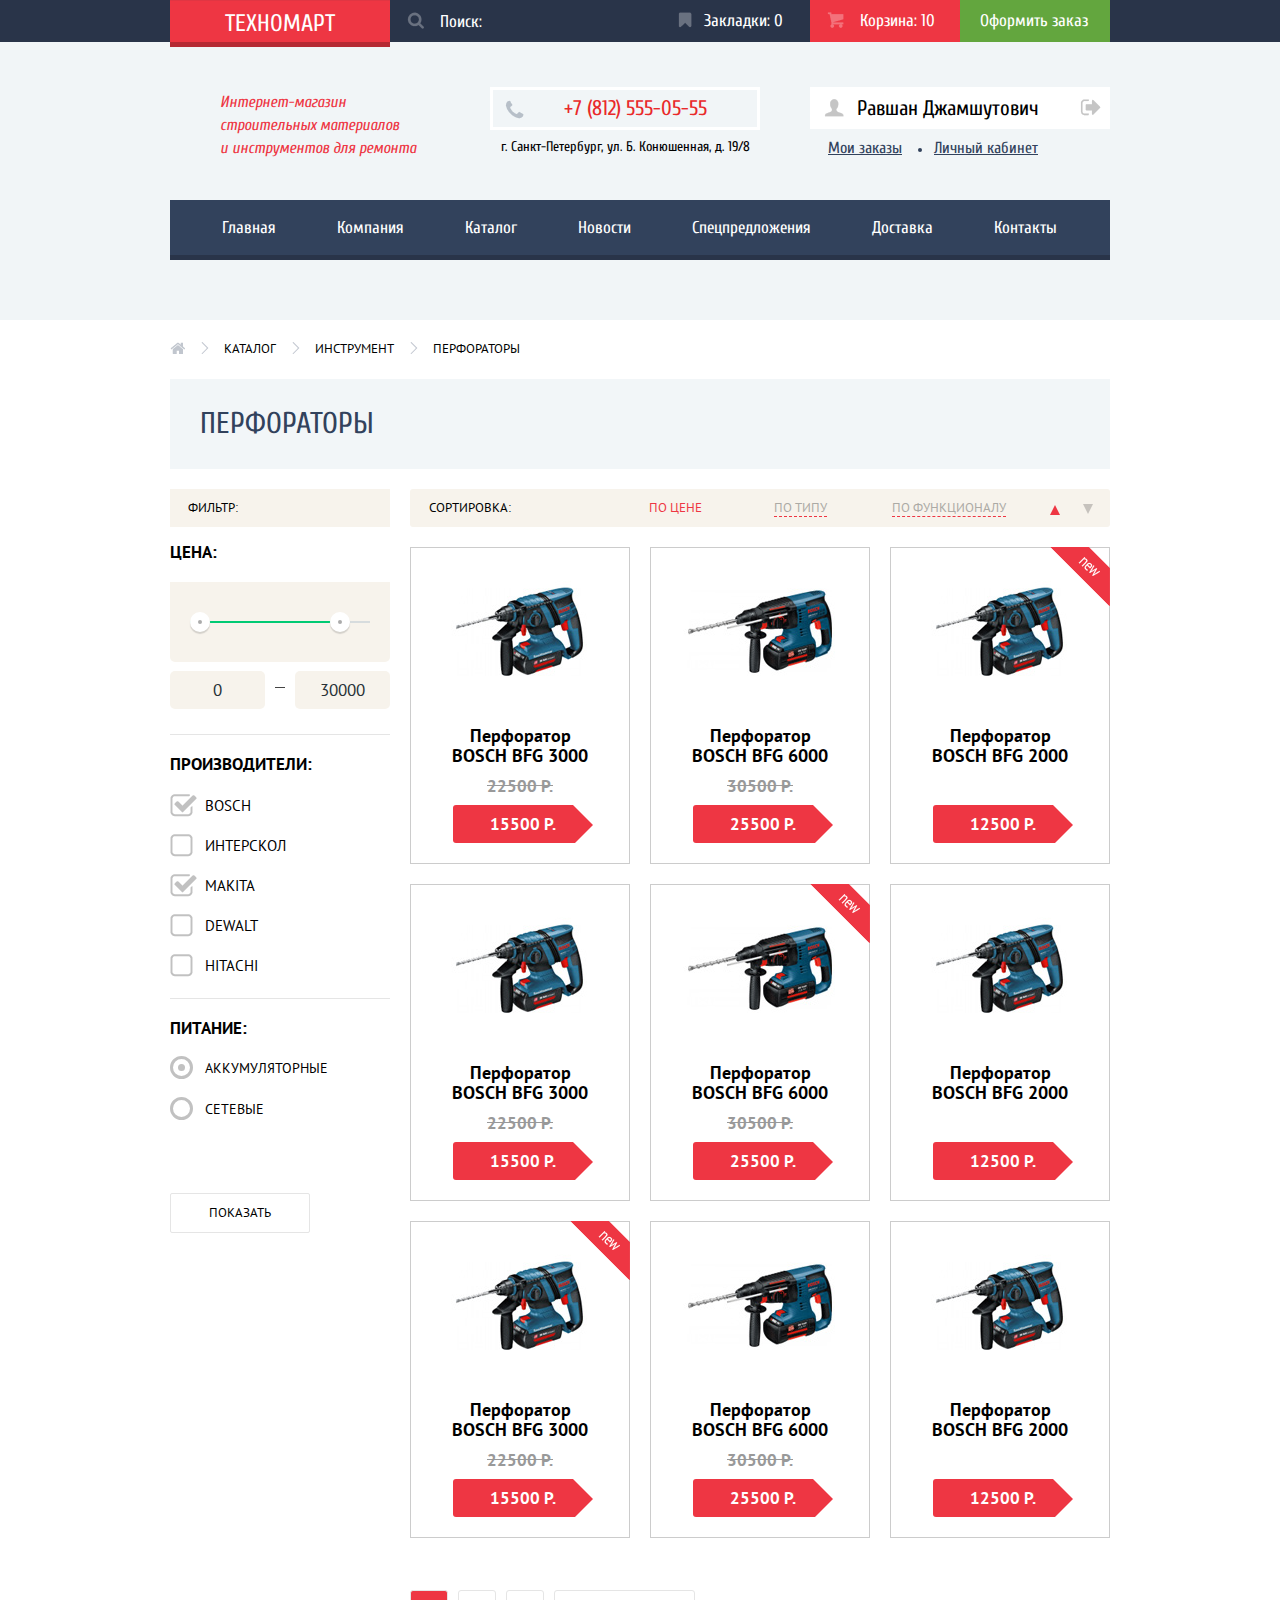
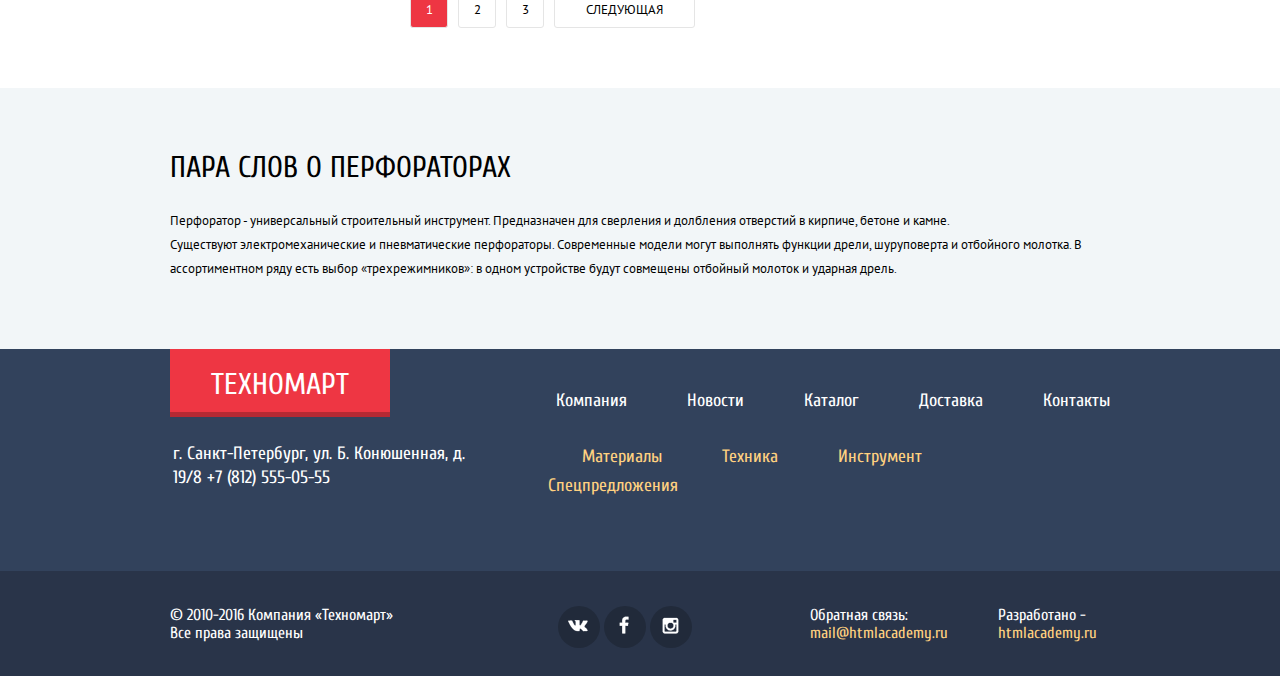
==== commit 52761e35: "Финальная проверка.2" ====
--- a/catalog.html
+++ b/catalog.html
@@ -6,18 +6,16 @@
     <title>Техномарт. Каталог</title>
     <link rel="stylesheet" href="https://fonts.googleapis.com/css?family=Cuprum:400,400i,700|PT+Sans:400,700&amp;subset=cyrillic">
     <link rel="stylesheet" href="css/normalize.css">
-    <link rel="stylesheet" href="css/style.css">
+    <link rel="stylesheet" href="css/style.min.css">
   </head>
   <body>
     <section class="page-top">
       <div class="container">
-        <div class="top-logo">
-          <a class="top-logo" href="index.html" title="На главную">Техномарт</a>
-        </div>
+        <a class="top-logo" href="index.html" title="На главную">Техномарт</a>
         <div class="search">
           <form action="#" method="post">
-            <input type="search" name="search" id="search"  placeholder="Поиск:">
-            <label for="search"></label>
+            <input type="search" name="search" id="search" placeholder="Поиск:">
+            <label for="search">Поиск:</label>
           </form>
         </div>
         <div class="order">
@@ -316,9 +314,7 @@
     <footer class="main-footer">
       <div class="container clearfix">
         <div class="main-footer-info">
-          <div class="bottom-logo">
-            <a class="bottom-logo" href="index.html" title="На главную">Техномарт</a>
-          </div>
+          <a class="bottom-logo" href="index.html" title="На главную">Техномарт</a>
           <address class="address-footer">
             г. Санкт-Петербург, ул. Б. Конюшенная, д. 19/8
             +7 (812) 555-05-55
--- a/css/style.min.css
+++ b/css/style.min.css
@@ -0,0 +1 @@
+body{min-width:960px;font-family:"PT Sans", "Arial", sans-serif;font-size:13px;line-height:24px;font-weight:400;color:#000000;background:#ffffff}.clearfix::after{content:"";display:table;clear:both}.container{width:940px;margin:0 auto;padding:0 10px}input,a,button,img,textarea{outline:none}.page-top{margin:0;padding:0;font-family:"Cuprum", "Arial", sans-serif;font-size:0;color:#ffffff;background:#293449}.top-logo{display:inline-block;width:220px;height:42px;padding-top:11px;padding-bottom:8px;box-sizing:border-box;font-size:24px;line-height:24px;text-align:center;vertical-align:top;text-decoration:none;text-transform:uppercase;color:#ffffff;background:#ee3643;border-top:1px solid #e03643;box-shadow:0 5px 0 #b52933}.top-logo:hover{background:#ca2c37}.top-logo:active{background:#ba2732}.search{position:relative;display:inline-block;vertical-align:top}.search label{text-indent:-9999px}input[type="search"]{width:270px;height:42px;margin:0;padding:11px 10px;padding-top:12px;padding-left:50px;font-family:"Cuprum", "Arial", sans-serif;font-size:17px;line-height:18px;color:#ffffff;border:none;background:#293449;opacity:1}input[type="search"]::-webkit-input-placeholder{color:#ffffff}input[type="search"]::-moz-placeholder{color:#ffffff;opacity:1}input[type="search"]:-moz-placeholder{color:#ffffff;opacity:1}input[type="search"]:-ms-input-placeholder{color:#ffffff}input[type="search"]:focus{color:#000000;background:#ffffff}input[type="search"] + label::before{content:"";position:absolute;top:12px;left:17px;width:17px;height:17px;background:transparent url("../img/sprite.png") no-repeat;background-position:-15px -829px;opacity:0.3;cursor:pointer}input[type="search"]:hover{background:#212a3a}input[type="search"]:hover + label::before{opacity:1}input[type="search"]:focus + label::before{background:transparent url("../img/sprite.png") no-repeat;background-position:-15px -876px;opacity:1}.order{display:inline-block;font-size:17px;line-height:18px;vertical-align:top}.bookmark{position:relative;display:block;width:106px;padding-top:12px;padding-bottom:12px;padding-left:44px;text-decoration:none;color:#ffffff}.bookmark:hover,.cart:hover{background:#212a3a}.bookmark:active,.cart:active{background:#161d29;opacity:0.6}.bookmark::before{content:"";position:absolute;top:12px;left:18px;width:14px;height:16px;background:transparent url("../img/sprite.png") no-repeat;background-position:-15px -321px;opacity:0.3}.bookmark:hover::before,.cart:hover::before{opacity:1}.bookmark:active::before,.cart:active::before{opacity:0.5}.cart{position:relative;display:block;width:100px;padding-top:12px;padding-bottom:12px;padding-left:50px;text-decoration:none;color:#ffffff}.cart::before{content:"";position:absolute;top:12px;left:17px;width:17px;height:16px;background:transparent url("../img/sprite.png") no-repeat;background-position:-15px -367px;opacity:0.3}.cart.active{background:#ee3643}.checkout{display:block;width:108px;padding:12px 20px;padding-right:22px;text-decoration:none;color:#ffffff;background:#63a63e}.checkout:hover{background:#5fbb2d}.checkout:active{background:#518534;opacity:0.5}.main-header{padding-top:45px;padding-bottom:65px;font-family:"Cuprum", "Arial", sans-serif;color:#000000;background:#f1f5f7}.slogan{float:left;width:200px;margin-top:4px;margin-left:50px;margin-right:70px;margin-bottom:40px;font-size:16px;line-height:23px;font-style:italic;color:#ee3643}.address-header{float:left;width:270px;margin-right:30px;font-size:14px;line-height:24px;font-style:normal;text-align:center}.address-header p{margin:0}.phone{position:relative;display:block;margin-bottom:5px;padding:10px 49px;padding-left:70px;font-size:21px;line-height:17px;color:#e9292a;text-decoration:none;border:3px solid #ffffff}.phone::before{content:"";position:absolute;top:10px;left:12px;width:19px;height:19px;background:transparent url("../img/sprite.png") no-repeat;background-position:-15px -738px}.user-block{float:right;max-width:320px;margin:0;padding:0;font-size:0}.login{position:relative;display:inline-block;padding:14px;padding-left:48px;padding-right:27px;font-size:21px;line-height:18px;vertical-align:top;text-decoration:none;color:#000000;background:#ffffff}.login::before{content:"";position:absolute;top:14px;left:15px;width:20px;height:17px;background:transparent url("../img/sprite.png") no-repeat;background-position:-15px -550px}.login:hover{color:#ee3643}.login:hover::before{background-position:-15px -597px}.login:active{color:rgba(0, 0, 0, 0.3)}.login:active::before{background-position:-15px -550px}.signup{display:inline-block;margin-left:10px;padding:14px 25px;font-size:21px;line-height:18px;vertical-align:top;text-decoration:none;color:#000000;background:#ffffff}.signup:hover{color:#ee3643}.signup:active{color:rgba(0, 0, 0, 0.3)}.logged-user{position:relative;display:inline-block;width:206px;padding:12px 47px;font-size:21px;line-height:18px;vertical-align:top;text-decoration:none;color:#000000;background:#ffffff}.logged-user::before{content:"";position:absolute;top:12px;left:14px;width:20px;height:18px;background:transparent url("../img/sprite.png") no-repeat;background-position:-15px -923px}.logged-user::after{content:"";position:absolute;top:12px;left:270px;width:21px;height:17px;background:transparent url("../img/sprite.png") no-repeat;background-position:-15px -644px}.logged-user:active{color:rgba(0, 0, 0, 0.3)}.logged-user:hover::before{background-position:-15px -971px}.logged-user:active::before{background-position:-15px -923px}.logged-user:hover::after{background-position:-15px -691px}.logged-user:active::after{background-position:-15px -644px}.user-account{width:244px;margin:0;margin-left:18px;margin-top:10px;padding:0;font-size:0}.user-account li{position:relative;display:inline-block;margin-right:32px;font-size:16px;line-height:18px;vertical-align:top}.user-account li:first-child::after{content:"";position:absolute;top:50%;left:90px;width:4px;height:4px;background:#32425c;border-radius:50%}.user-links{color:#32425c}.user-links:hover{color:#ee3643}.user-links:active{color:#32425c;opacity:0.3}.main-navigation ul{margin:0;padding:0;padding-left:21px;font-size:0;list-style:none;background:#32425c;box-shadow:0 5px 0 #293449}.main-navigation li{display:inline-block;vertical-align:top}.main-nav-link{display:block;padding:19px 30px 19px 31px;font-size:17px;line-height:17px;color:#ffffff;text-decoration:none}.main-nav-link:hover{background:#293449}.main-nav-link:active{background:#1d2739;opacity:0.5}.active .main-nav-link{background:#32425c;opacity:1}.promo{margin-top:60px;margin-bottom:53px}.promo-block{position:relative;float:left;width:254px;height:77px;margin-right:20px;margin-bottom:20px;padding:23px;color:#ffffff;background:transparent url("../img/sprite-promo.png") no-repeat}.promo-block:nth-child(n+3){margin-right:0}.promo-block:nth-child(6){margin-bottom:0}.promo-block .mark{position:absolute;top:0;right:0;width:60px;height:60px;text-indent:-1000px;overflow:hidden;z-index:20}.promo-block .mark-new{background:url("../img/mark-new.png") no-repeat 0 0}.promo-block.stuff{background-color:#f6b22d;background-position:160px -369px}.promo-block.tools{background-color:#4aafde;background-position:160px -501px}.promo-block.equipment{background-color:#cc79d1;background-position:160px -123px}.promo-block.sales{background-color:#85d179;background-position:160px -246px}.promo-block.delivery{background-color:#f6b22d;background-position:160px 0}.promo-block-title{margin:0;margin-bottom:12px;font-family:"Cuprum", "Arial", sans-serif;font-size:24px;line-height:30px;font-weight:700}.promo-block-btn{display:block;width:135px;padding:10px 0;font-family:"Cuprum", "Arial", sans-serif;font-size:14px;line-height:18px;text-align:center;text-transform:uppercase;text-decoration:none;color:#ffffff;background:rgba(0, 0, 0, 0.1);border-radius:3px;cursor:pointer}.promo-block-btn:hover{background:rgba(0, 0, 0, 0.2)}.promo-block-btn:active{background:rgba(0, 0, 0, 0.3)}.promo-slider{position:relative;float:left;width:620px;height:266px;margin-right:20px}.promo-slider-controls{position:absolute;bottom:36px;left:50%;width:130px;height:10px;margin-left:-65px;text-align:center;z-index:10}.promo-slider-controls label{display:inline-block;width:6px;height:6px;margin:0 3px;vertical-align:top;background:#ffffff;border:3px solid #ffffff;border-radius:50%;cursor:pointer}#btn-prev:checked ~ .promo-slider-controls label[for="btn-prev"],#btn-next:checked ~ .promo-slider-controls label[for="btn-next"]{background:#ee3643}.promo-slider-arrows{position:absolute;top:115px;left:0;width:620px;height:40px;z-index:10}.promo-slider-arrows label{display:inline-block;width:22px;height:40px;vertical-align:top;background:transparent url("../img/sprite.png") no-repeat;cursor:pointer}.promo-slider-arrows label:first-child{margin-left:25px;margin-right:526px;background-position:-15px -75px}.promo-slider-arrows label:last-child{background-position:-15px -145px}.promo-slide{position:absolute;top:0;left:0;width:100%;height:100%;overflow:hidden;display:none}.promo-slide:nth-child(1){background:#62533f url("../img/promo-slide1.jpg") no-repeat;background-position:100% 100%}.promo-slide:nth-child(2){background:#62533f url("../img/promo-slide2.jpg") no-repeat;background-position:100% 100%}#btn-prev:checked ~ .promo-slides .promo-slide:nth-child(1),#btn-next:checked ~ .promo-slides .promo-slide:nth-child(2){display:block}.promo-slide-text{width:260px;padding-left:25px;padding-top:26px;color:#ffffff}.promo-slide-title{margin:0;font-family:"Cuprum", "Arial", sans-serif;font-size:36px;line-height:30px;font-weight:700;text-transform:uppercase;color:#ffffff}.promo-slide-info{margin-top:5px;font-size:18px;color:#ffffff}.promo-slide-btn{display:inline-block;margin-top:100px;padding:10px 45px 10px 49px;font-family:"Cuprum", "Arial", sans-serif;font-size:14px;line-height:18px;text-decoration:none;text-transform:uppercase;vertical-align:top;color:#ffffff;background:#ee3643;border-radius:3px}.promo-slide-btn:hover{background:#ca2c37}.promo-slide-btn:hover{background:#ba2732}.popular-items-header{margin-bottom:20px;font-family:"Cuprum", "Arial", sans-serif;background:#f7f3ec}.popular-items-title{float:left;width:400px;margin-top:30px;margin-left:29px;margin-bottom:30px;font-size:30px;font-weight:400;line-height:30px;text-transform:uppercase;color:#32425c}.popular-items-btn{float:right;display:block;width:253px;margin-top:25px;margin-right:24px;margin-bottom:26px;padding:10px 0;font-size:14px;line-height:18px;text-align:center;color:#ffffff;text-decoration:none;text-transform:uppercase;background:#ee3643;border-radius:3px;border:none;cursor:pointer}.popular-items-content{margin-left:-20px;font-size:0}.items{margin-left:-20px;margin-bottom:32px;font-size:0}.item{position:relative;display:inline-block;width:218px;margin-left:20px;margin-bottom:20px;vertical-align:top;text-align:center;color:#000000;border:1px solid #cccccc}.item .mark{position:absolute;top:-1px;right:-1px;width:60px;height:60px;text-indent:-1000px;overflow:hidden;z-index:20}.item .mark-new{background:url("../img/mark-new.png") no-repeat 0 0}.item .item-buttons{position:absolute;top:0;left:0;width:218px;height:88px;padding:40px 0;background-color:#ffffff;cursor:pointer;z-index:10}.item-buttons .buy-btn,.item-buttons .bookmark-btn{display:block;width:129px;margin:0 auto;margin-bottom:7px;padding:7px 0;font-family:"Cuprum", "Arial", sans-serif;font-size:14px;font-weight:400;line-height:18px;text-decoration:none;text-transform:uppercase;color:#ffffff;border-radius:3px;border:3px solid #63a63e;border-bottom-color:#367315;background-color:#63a63e}.item-buttons .buy-btn{position:relative}.item-buttons .buy-btn::before{content:"";position:absolute;top:7px;left:13px;width:17px;height:16px;background:transparent url("../img/sprite.png") no-repeat;background-position:-15px -367px;opacity:0.3}.item-buttons .buy-btn:hover{border-color:#5fbb2d;border-bottom-color:#367315;background-color:#5fbb2d}.item-buttons .buy-btn:hover::before,.item-buttons .buy-btn:active::before{opacity:1}.item-buttons .buy-btn:active{border-color:#518534;background-color:#518534}.item-buttons .bookmark-btn{color:#32425c;background:#ffffff;border-bottom-color:#63a63e}.item-buttons .bookmark-btn:hover{border-color:#32425c}.item-buttons .bookmark-btn:active{border-color:#32425c;opacity:0.3}.item .item-buttons{display:none}.item:hover .item-buttons{display:block}.item:hover{border:1px solid #ffffff;box-shadow:0 10px 23px 0 #a9adb5}.item .item-img{width:218px;height:168px;overflow:hidden}.item-image img{max-width:100%}.item-title{min-height:40px;margin:0;margin-top:10px;padding:0 30px;font-size:18px;line-height:20px;font-weight:700}.item .price-before{min-height:18px;margin-top:11px;margin-bottom:10px;font-size:17px;line-height:18px;font-weight:700;color:#999;text-transform:uppercase;text-decoration:line-through;cursor:pointer}.item .price-now{position:relative;width:80px;margin-top:10px;margin-left:42px;margin-right:36px;margin-bottom:20px;padding:10px 30px;font-size:17px;line-height:18px;font-weight:700;text-transform:uppercase;color:#ffffff;background:#ee3643;border-radius:3px;cursor:pointer}.item .price-now:after{content:"";position:absolute;top:0;right:-20px;width:0;height:0;border:20px solid white;border-left-color:transparent}.popular-brends{margin-bottom:65px}.popular-brends-header{margin-bottom:20px;font-family:"Cuprum", "Arial", sans-serif;background:#f7f3ec}.popular-brends-title{float:left;width:400px;margin-top:30px;margin-left:29px;margin-bottom:30px;font-size:30px;font-weight:400;line-height:30px;text-transform:uppercase;color:#32425c}.popular-brends-btn{float:right;display:block;width:253px;margin-top:25px;margin-right:24px;margin-bottom:26px;padding:10px 0;font-size:14px;line-height:18px;text-align:center;text-decoration:none;text-transform:uppercase;color:#ffffff;background:#ee3643;border-radius:3px;border:none;cursor:pointer}.brends-logo{margin:0;padding:0;font-size:0}.brends-logo-item{display:inline-block;width:218px;height:143px;margin-right:20px;margin-bottom:20px;text-align:center;vertical-align:top;border:1px solid #cccccc}.brends-logo-item:nth-child(4n){margin-right:0}.brends-logo-item:hover{border:1px solid #ffffff;box-shadow:0 10px 23px 0 #a9adb5}.brends-logo-item:active{border:1px solid #ffffff;box-shadow:0 8px 9px 0 #a9adb5;opacity:0.3}.services{padding-top:68px;background:#f2f6f8}.services-title{margin:0;margin-bottom:30px;font-family:"Cuprum", "Arial", sans-serif;font-size:30px;line-height:24px;font-weight:400;text-transform:uppercase;color:#000000}.services-slogan{margin:0;margin-bottom:69px;width:400px;color:#000000}.services-slider{position:relative;width:970px;height:285px}.services-controls{position:absolute;top:0;left:0;width:240px}.services-controls::after{content:"";position:absolute;top:-45px;left:230px;width:10px;height:272px;background:url("../img/shadow.png") no-repeat}.services-controls label{display:block;width:194px;padding:15px 23px;font-family:"Cuprum", "Arial", sans-serif;font-size:21px;line-height:30px;font-weight:700;color:#ffffff;background:#32425c;border-top:1px solid #405069;border-bottom:1px solid #293449;cursor:pointer}.services-controls label:hover{background:#293449}#services-delivery:checked ~ .services-controls label[for="services-delivery"],#services-guarantee:checked ~ .services-controls label[for="services-guarantee"],#services-credit:checked ~ .services-controls label[for="services-credit"]{color:#32425c;background:#ffffff;border-color:#ffffff}.services-slide{position:absolute;top:0;left:320px;display:none;width:650px;height:100%;overflow:hidden}.services-slide:nth-child(1){background:transparent url("../img/delivery-slide.png") no-repeat;background-position:150px 24px}.services-slide:nth-child(2){background:transparent url("../img/guarantee-slide.png") no-repeat;background-position:240px 2px}.services-slide:nth-child(3){background:transparent url("../img/credit-slide.png") no-repeat;background-position:183px 0}#services-delivery:checked ~ .services-slides .services-slide:nth-child(1),#services-guarantee:checked ~ .services-slides .services-slide:nth-child(2),#services-credit:checked ~ .services-slides .services-slide:nth-child(3){display:block}.services-slide-text{font-size:0}.services-slide-text.delivery{width:275px}.services-slide-text.guarantee{width:380px}.services-slide-text.credit{width:290px}.services-slide-title{margin:0;margin-top:2px;margin-bottom:34px;font-family:"Cuprum","Arial", sans-serif;font-size:36px;line-height:24px;font-weight:400;text-transform:uppercase;color:#32425c}.services-slide-info{margin:0;font-size:13px;color:#000000}.credit-btn{display:block;width:195px;margin-top:29px;padding:10px 0;font-family:"Cuprum", "Arial", sans-serif;font-size:14px;line-height:18px;text-align:center;text-transform:uppercase;text-decoration:none;color:#ffffff;background:#ee3643;border-radius:3px}.info{padding-top:82px;padding-bottom:86px}.info-about{float:left;width:540px}.info-about-title{margin:0;margin-bottom:28px;font-family:"Cuprum", "Arial", sans-serif;font-size:30px;line-height:24px;font-weight:400;text-transform:uppercase}.info-about p{margin:0;margin-bottom:25px}.shipping{margin:0;padding:0;font-size:0}.shipping li{position:relative;margin-bottom:18px;padding-left:36px;font-family:"Cuprum", "Arial", sans-serif;font-size:18px;line-height:20px;font-weight:400;list-style:none}.shipping li::before{content:"";position:absolute;top:9px;left:0;width:25px;height:2px;background:#fb565a}.about-us-btn{display:block;width:220px;padding:10px 0;margin-top:35px;font-family:"Cuprum", "Arial", sans-serif;font-size:14px;line-height:18px;text-align:center;color:#ffffff;text-transform:uppercase;text-decoration:none;background:#ee3643;border-radius:3px;border:none;cursor:pointer}.info-contacts{float:right;width:300px;font-size:0}.info-contacts-title{margin:0;margin-bottom:28px;font-family:"Cuprum", "Arial", sans-serif;font-size:30px;line-height:24px;font-weight:400;text-transform:uppercase}.info-contacts p{margin:0;font-size:13px}.map{display:block;height:158px;margin-top:31px;margin-bottom:40px;cursor:pointer}.feedback-btn{display:block;width:300px;padding:10px 0;font-family:"Cuprum", "Arial", sans-serif;font-size:14px;line-height:18px;text-align:center;color:#ffffff;text-decoration:none;text-transform:uppercase;background:#ee3643;border-radius:2px;border:none;cursor:pointer}.breadcrumbs ul{margin:0;padding:0;padding-top:20px;padding-bottom:15px;list-style:none;font-size:0}.breadcrumbs li{position:relative;display:inline-block;margin:0 39px 0 0;padding:0;font-size:0;vertical-align:top}.breadcrumbs li::before{content:"";position:absolute;top:2px;left:-23px;width:8px;height:12px;background:transparent url("../img/sprite.png") no-repeat;background-position:-15px -787px}.breadcrumbs li:first-child::before{content:none}.breadcrumbs-nav{position:relative;display:inline-block;font-size:13px;line-height:18px;vertical-align:top;text-transform:uppercase;text-decoration:none;color:#000000}.breadcrumbs-nav.home{position:relative;top:2px;left:0;width:15px;height:12px;text-indent:-9999px;background:url("../img/sprite.png") no-repeat;background-position:-15px -461px}.catalog-title{margin:0;margin-bottom:20px;padding:30px;font-family:"Cuprum", "Arial", sans-serif;font-size:30px;font-weight:400;line-height:30px;text-transform:uppercase;color:#32425c;background:#f2f6f8}.filter{float:left;width:220px;font-family:"PT Sans", "Arial", sans-serif}.filter-title{margin-bottom:10px;padding:10px 18px;font-size:13px;line-height:18px;text-transform:uppercase;color:#000000;background:#f7f3ec}.range-filter{border-bottom:1px solid #e5e5e5}.range-filter-title{margin-bottom:15px;font-size:17px;line-height:30px;font-weight:700;text-transform:uppercase;color:#000000}.range-controls{position:relative;height:80px;margin-bottom:9px;padding:0 20px;background:#f7f3ec;border-radius:0 0 5px 5px;overflow:hidden}.range-controls .scale{margin-top:39px;height:2px;background:#d7dcde}.range-controls .bar{height:2px;background:#00ca74}.range-controls .toggle{position:absolute;top:30px;left:20px;width:4px;height:4px;background:#ababab;border:8px solid white;border-radius:50%;box-shadow:0 2px 1px 0 #d4d1cb;cursor:pointer}.range-controls .max-toggle{left:160px}.price-controls{position:relative;font-size:0}.price-controls input{display:inline-block;width:75px;padding:10px;margin-bottom:25px;font-family:"PT Sans", "Arial", sans-serif;font-size:17px;line-height:18px;text-align:center;vertical-align:top;color:#283136;background:#f7f3ec;border:none;border-radius:5px}.price-controls .min-price{margin-right:30px}.price-controls::after{content:"";position:absolute;top:25%;left:50%;height:1px;width:10px;margin:0 -5px;background:#444444}.brend-filter{position:relative;margin:0;margin-top:14px;padding:0;font-size:0;border:none;border-bottom:1px solid #e5e5e5}legend{font-size:17px;line-height:30px;font-weight:700;text-transform:uppercase;color:#000000}.brend-filter legend{margin-bottom:15px}input[type="checkbox"]{display:none}input[type="checkbox"] + label{position:relative;display:block;margin-bottom:17px;padding-left:35px;font-size:15px;line-height:23px;text-transform:uppercase;cursor:pointer}input[type="checkbox"] + label:last-child{margin-bottom:21px}input[type="checkbox"] + label::before{content:"";position:absolute;top:0;left:0;display:block;width:27px;height:23px;background:url("../img/spritecheckbox.png") no-repeat;background-position:-10px -10px}input[type="checkbox"]:checked + label::before{background-position:-10px -139px}input[type="checkbox"] + label:hover::before{background-position:-10px -53px}input[type="checkbox"]:checked + label:hover::before{background-position:-10px -182px}input[type="checkbox"]:disabled + label::before{color:rgba(0, 0, 0, 0.4);background-position:-10px -96px}input[type="checkbox"]:checked:disabled + label{color:rgba(0, 0, 0, 0.4);background-position:-10px -225px}.power-filter{margin:0;margin-top:14px;padding:0;font-size:0;border:none}.power-filter legend{margin-bottom:13px}input[type="radio"]{display:none}input[type="radio"] + label{position:relative;display:block;margin-bottom:16px;padding-left:35px;font-size:14px;line-height:25px;text-transform:uppercase;cursor:pointer}input[type="radio"] + label::before{content:"";position:absolute;top:0;left:0;display:block;width:17px;height:17px;border:3px solid #c1c1c1;border-radius:50%}input[type="radio"]:checked + label::after{content:"";position:absolute;top:8px;left:8px;display:block;width:7px;height:7px;background:#c1c1c1;border-radius:50%}input[type="radio"] + label:hover::before{border-color:#b5b5b5}input[type="radio"]:checked + label:hover::after{background:#b5b5b5}input[type="radio"]:disabled + label,input[type="radio"]:checked:disabled + label{color:rgba(0, 0, 0, 0.4)}.filter-btn{display:block;width:140px;margin-top:55px;padding:10px 38px;font-family:"PT Sans", "Arial", sans-serif;font-size:13px;line-height:18px;color:#000000;text-transform:uppercase;background:transparent;border:1px solid #e5e5e5;border-radius:2px;cursor:pointer}.catalog-content{float:right;width:700px}.sort{display:inline-block;width:700px;margin-bottom:20px;font-size:0;vertical-align:top;background:#f7f3ec;border-radius:3px}.sort-title{display:inline-block;width:101px;padding:10px 19px;font-size:13px;line-height:18px;vertical-align:top;text-transform:uppercase;color:#000000}.sort-use{display:inline-block;width:500px;margin:0;padding:0;vertical-align:top;list-style:none}.sort-use li{display:inline-block;margin-top:10px;vertical-align:top}.sort-use li:nth-child(1){margin-left:100px}.sort-use li:nth-child(2){margin-left:72px}.sort-use li:nth-child(3){margin-left:65px}.sort-use-link{font-size:13px;line-height:18px;text-transform:uppercase;text-decoration:none;color:#acaaa5;border-bottom:1px dashed #ee3643}.sort-use-link:hover{text-decoration:none;color:#000000;border-bottom:1px solid #ee3643}.sort-use-link:active{text-decoration:none;color:#ee3643}.sort-use-link.active{color:#ee3643;border-bottom:none}.sort-index{position:relative;display:inline-block;width:60px;vertical-align:top}.sort-index-up{position:absolute;top:-8px;left:1px;border-left:5px solid transparent;border-right:5px solid transparent;border-bottom:10px solid #c6c2bd}.sort-index-down{position:absolute;top:15px;right:16px;border-left:5px solid transparent;border-right:5px solid transparent;border-top:10px solid #c6c2bd}.sort-index-up:hover{border-left:5px solid transparent;border-right:5px solid transparent;border-bottom:10px solid #000000}.sort-index-down:hover{border-left:5px solid transparent;border-right:5px solid transparent;border-top:10px solid #000000}.sort-index-up:active{border-left:5px solid transparent;border-right:5px solid transparent;border-bottom:10px solid #ee3643}.sort-index-down:active{border-left:5px solid transparent;border-right:5px solid transparent;border-top:10px solid #ee3643}.sort-index-up.active{border-left:5px solid transparent;border-right:5px solid transparent;border-bottom:10px solid#ee3643}.pagination{margin:0;margin-bottom:60px;padding:0;font-size:0}.pagination li{display:inline-block;margin-right:10px;vertical-align:top}.pagination-page{display:block;min-width:36px;height:36px;font-size:13px;line-height:38px;text-transform:uppercase;text-align:center;text-decoration:none;color:#000000;border:1px solid #e5e5e5;border-radius:3px}.pagination-page.next{padding:0 31px}.pagination-page:hover{border:1px solid #bdc6ca}.pagination-page:active{border:1px solid #ee3643}.pagination-page.active{color:#ffffff;background:#ee3643}.catalog-info{padding:68px 0;color:#000000;background:#f2f6f8}.catalog-info-title{margin:0;margin-bottom:29px;font-family:"Cuprum", "Arial", sans-serif;font-size:30px;font-weight:400;line-height:24px;text-transform:uppercase}.catalog-info-content{margin:0;padding:0}.main-footer{font-family:"Cuprum", "Arial", sans-serif;color:#ffffff;background:#32425c}.main-footer-info{float:left;width:340px}.bottom-logo{display:inline-block;width:220px;height:63px;margin-right:100px;margin-bottom:30px;padding-top:21px;padding-bottom:21px;box-sizing:border-box;font-size:30px;line-height:30px;text-align:center;vertical-align:top;color:#ffffff;text-decoration:none;text-transform:uppercase;background-color:#ee3643;box-shadow:0 5px 0 #b52933}.address-footer{width:325px;padding:0 3px;font-size:18px;line-height:24px;font-style:normal}.navigation-footer{float:right;width:562px;margin:0;padding:0;font-size:0}.main-navigation-footer{padding:0;margin:0;margin-top:40px;font-size:0}.main-navigation-footer li{display:inline-block;margin-right:60px;text-align:right;vertical-align:top}.main-navigation-footer li:first-child{margin-left:8px}.main-navigation-footer li:last-child{margin-right:0}.main-nav-footer-link{font-family:"Cuprum", "Arial", sans-serif;font-size:18px;line-height:24px;text-decoration:none;color:#ffffff}.promo-navigation-footer{padding:0;margin:0;margin-top:27px;margin-bottom:68px;font-size:0}.promo-navigation-footer li{display:inline-block;margin-right:60px;text-align:right;vertical-align:top}.promo-navigation-footer li:first-child{margin-left:34px}.promo-navigation-footer li:last-child{margin-right:0}.promo-nav-footer-link{font-family:"Cuprum", "Arial", sans-serif;font-size:18px;line-height:24px;text-decoration:none;color:#ffd180}.main-nav-footer-link:hover,.promo-nav-footer-link:hover{text-decoration:underline}.main-nav-footer-link:active,.promo-nav-footer-link:active{text-decoration:none;opacity:0.5}.page-bottom{padding-top:35px;padding-bottom:28px;font-family:"Cuprum", "Arial", sans-serif;font-size:16px;line-height:18px;color:#ffffff;background:#293449}.copyright{float:left;width:230px;margin:0;margin-right:150px;padding:0}.social{float:left;width:150px;margin-right:110px;text-align:center}.social-btn{display:inline-block;width:42px;height:42px;font-size:0;vertical-align:top;text-decoration:none;color:#ffffff;background:#212a3a url("../img/sprite.png") no-repeat;border-radius:50%}.social-btn:hover,.social-btn:active{background-color:#ee3643}.social-btn-vk{background-position:-5px -1005px}.social-btn-fb{background-position:0 -403px}.social-btn-inst{background-position:-3px -492px}.mail{float:left;width:140px}.mail p{margin:0;padding:0}.developer{float:right;width:112px}.developer p{margin:0;padding:0}.bottom-link{font-family:"Cuprum", "Arial", sans-serif;font-size:16px;line-height:18px;color:#ffd180;text-decoration:none;cursor:pointer}.bottom-link:hover{text-decoration:underline}.bottom-link:active{text-decoration:none;color:#e13643}.modal-content-feedback{position:fixed;top:25%;left:50%;display:none;z-index:100;width:620px;margin-left:-310px;color:#000000;background:#ffffff;border-top:7px solid #ee3643;box-shadow:0 20px 37px #595a5a}.modal-content-container{width:460px;margin:0 auto;padding:0 80px}.modal-feedback-show{display:block;animation:bounce 0.6s}.modal-feedback-error{animation:shake 0.6s}@keyframes "bounce"{0%{-webkit-transform:translateY(-2000px);-ms-transform:translateY(-2000px);transform:translateY(-2000px);}70%{-webkit-transform:translateY(30px);-ms-transform:translateY(30px);transform:translateY(30px);}90%{-webkit-transform:translateY(-10px);-ms-transform:translateY(-10px);transform:translateY(-10px);}100%{-webkit-transform:translateY(0);-ms-transform:translateY(0);transform:translateY(0);}}@keyframes "shake"{0%,100%{-webkit-transform:translateX(0);-ms-transform:translateX(0);transform:translateX(0);}10%,30%,50%,70%,90%{-webkit-transform:translateX(-10px);-ms-transform:translateX(-10px);transform:translateX(-10px);}20%,40%,60%,80%{-webkit-transform:translateX(10px);-ms-transform:translateX(10px);transform:translateX(10px);}}.modal-content-feedback .modal-content-top{padding-top:45px;padding-bottom:24px}.modal-content-feedback .modal-content-top{padding-top:45px;padding-bottom:24px}.name-field{float:left;width:220px;margin-bottom:22px}.email-field{float:right;width:220px;margin-bottom:22px}.write-us-form label{display:inline-block;margin-bottom:10px;font-family:"Cuprum", "Arial", sans-serif;font-size:18px;line-height:18px;vertical-align:top}.write-us-form input[type="text"],.write-us-form input[type="email"],.write-us-form textarea{padding:8px 14px;width:188px;font-family:"PT Sans", "Arial", sans-serif;font-size:13px;line-height:18px;color:#999999;border:2px solid #d7dcde;border-radius:3px}.write-us-form textarea{width:428px;min-height:94px;color:#999999}.modal-content-bottom{padding:37px 0;background:#f1f1f1}.modal-btn{display:block;padding:7px 0;font-family:"Cuprum", "Arial", sans-serif;font-size:14px;line-height:24px;text-align:center;text-transform:uppercase;text-decoration:none;color:#ffffff;background:#ee3643;border:none;border-radius:3px;outline:none;cursor:pointer}.modal-btn-send{width:460px}.modal-btn-send:hover{background:#b22832}.modal-content-map{position:fixed;top:50%;left:50%;z-index:50;display:none;width:940px;height:448px;margin-top:-224px;margin-left:-470px;background:#e9e5dc url("../img/modal-map.png");box-shadow:0 0 15px 0 #c4c3c4}.modal-map-show{display:block}.modal-content-cart{position:fixed;top:25%;left:50%;z-index:50;display:none;width:620px;margin-left:-310px;color:#000000;background:#ffffff;border-top:7px solid #ee3643;box-shadow:0 20px 37px 0 #767d8b}.modal-content-cart .modal-content-top{padding-top:69px;padding-bottom:76px}.modal-content-cart p{position:relative;margin:0;padding:0;padding-left:99px;font-family:"Cuprum", "Arial", sans-serif;font-size:30px;line-height:18px}.modal-content-cart p::before{content:"";position:absolute;top:-25px;left:0;width:66px;height:66px;background:#63a63e url("../img/sprite.png") no-repeat;background-position:0 5px;border-radius:50%}.modal-btn-order{float:left;width:220px}.modal-btn-continue{float:right;width:220px;color:#000000;background:#ffffff}.modal-feedback-close,.modal-map-close,.modal-cart-close{position:absolute;top:9px;right:9px;width:21px;height:21px;font-size:0;background-color:transparent;border:0;cursor:pointer}.modal-feedback-close::before,.modal-feedback-close::after,.modal-map-close::before,.modal-map-close::after,.modal-cart-close::before,.modal-cart-close::after{content:"";position:absolute;top:8px;right:-2px;width:25px;height:5px;background-color:#ee3643;border-radius:1px}.modal-feedback-close::before,.modal-map-close::before,.modal-cart-close::before{-webkit-transform:rotate(45deg);-ms-transform:rotate(45deg);transform:rotate(45deg)}.modal-feedback-close::after,.modal-map-close::after,.modal-cart-close::after{-webkit-transform:rotate(45deg);-ms-transform:rotate(45deg);transform:rotate(-45deg)}